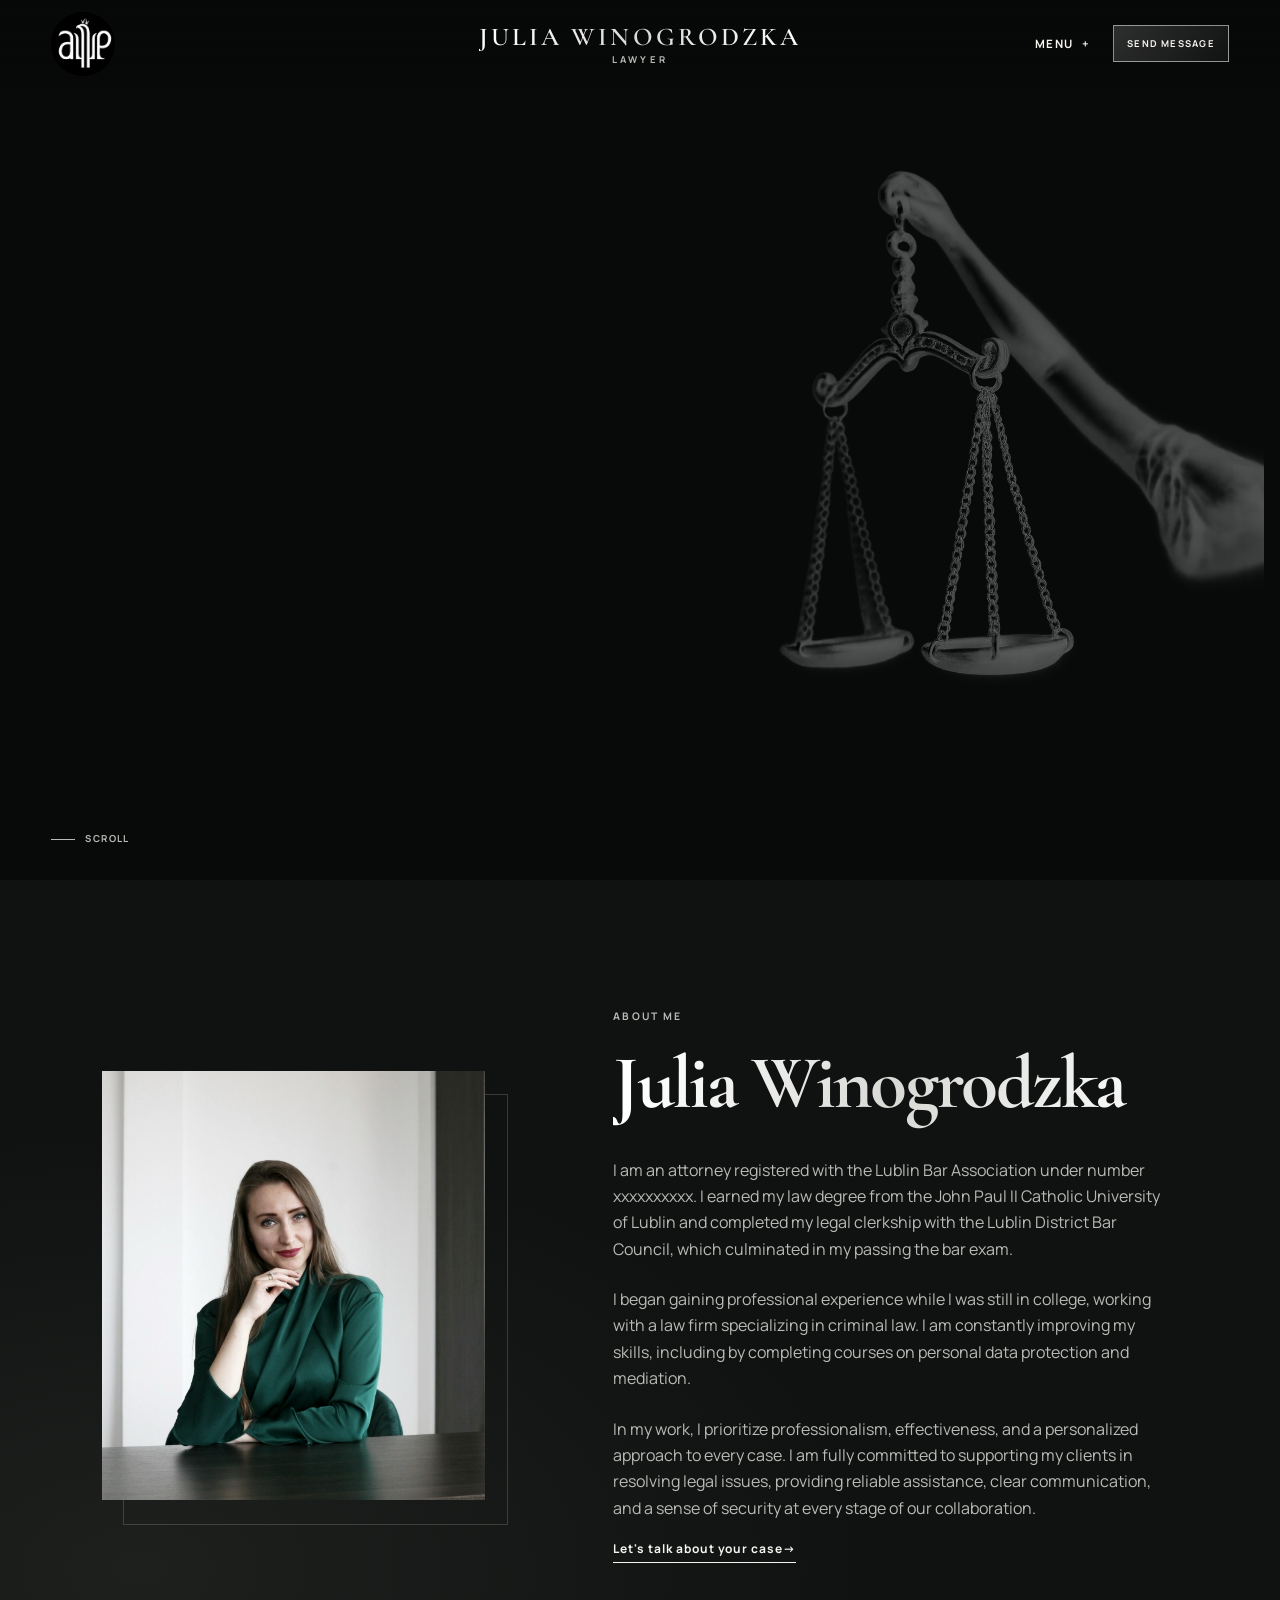
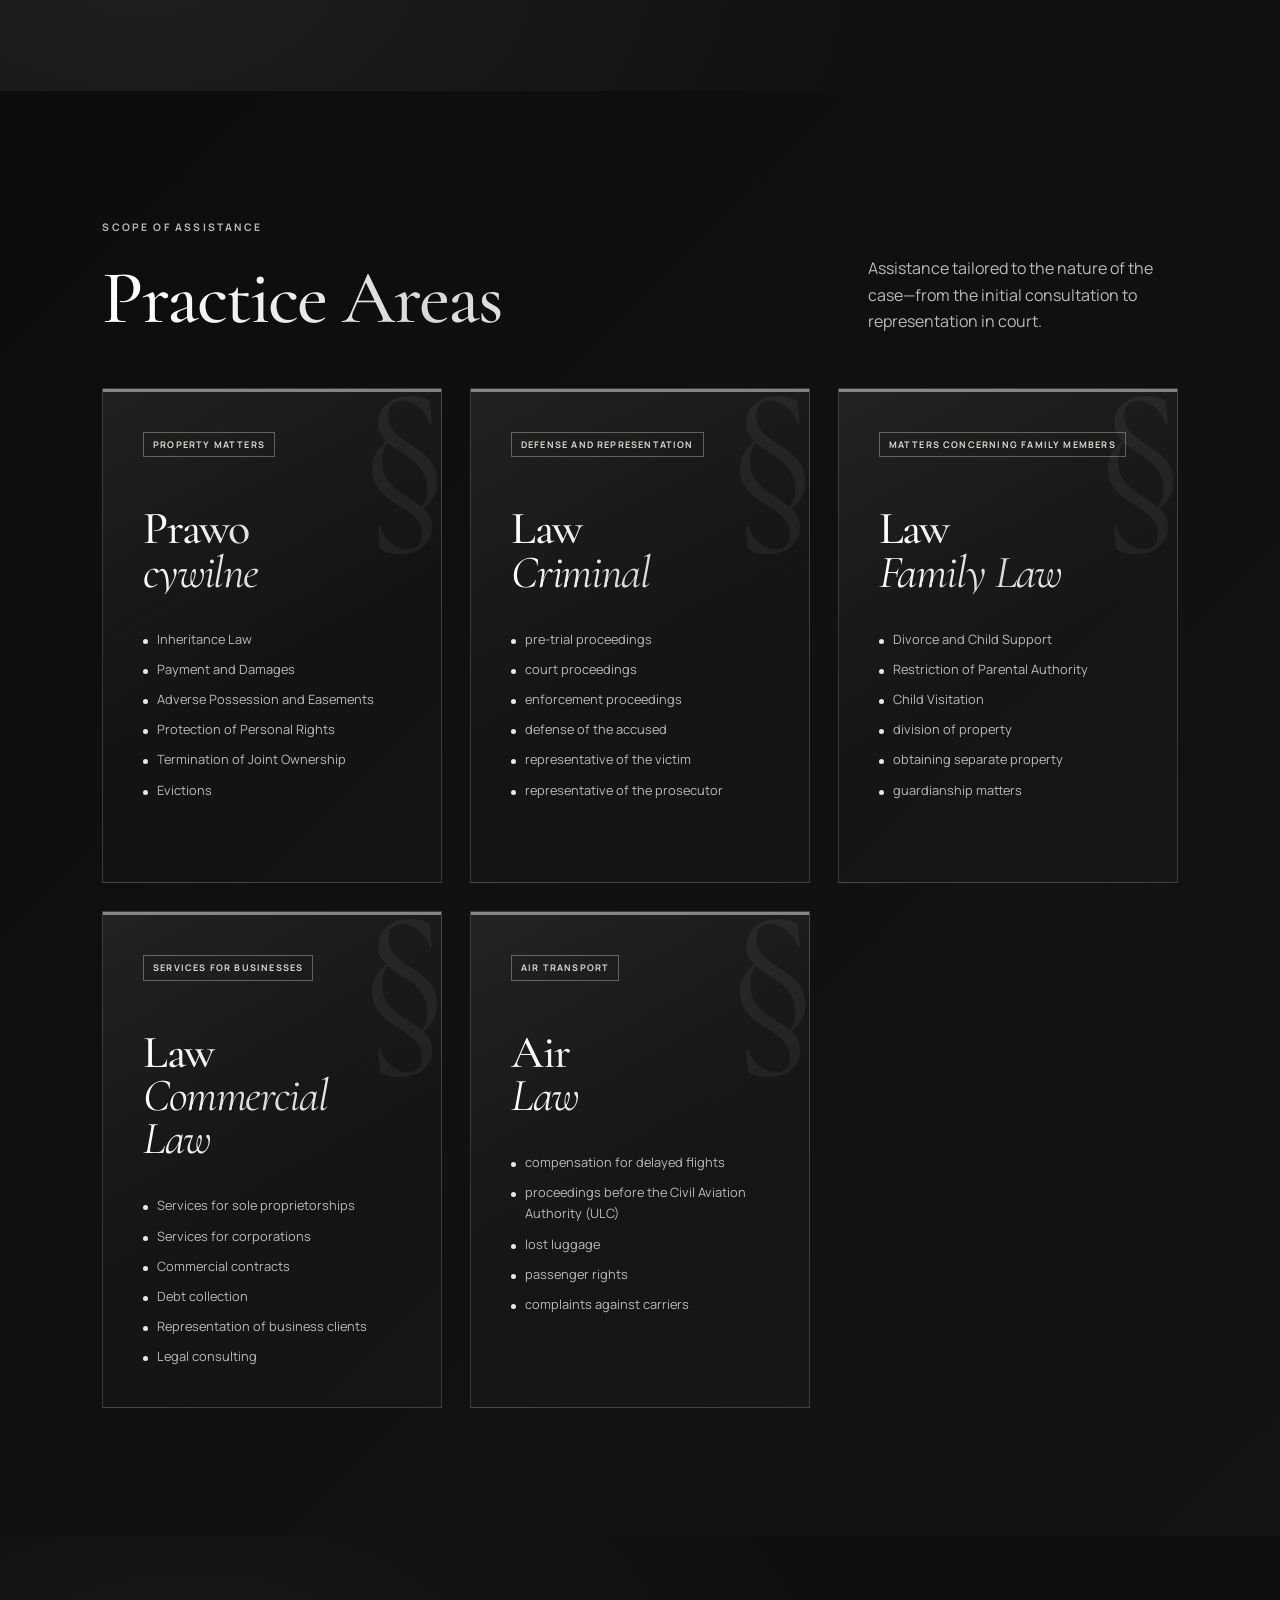
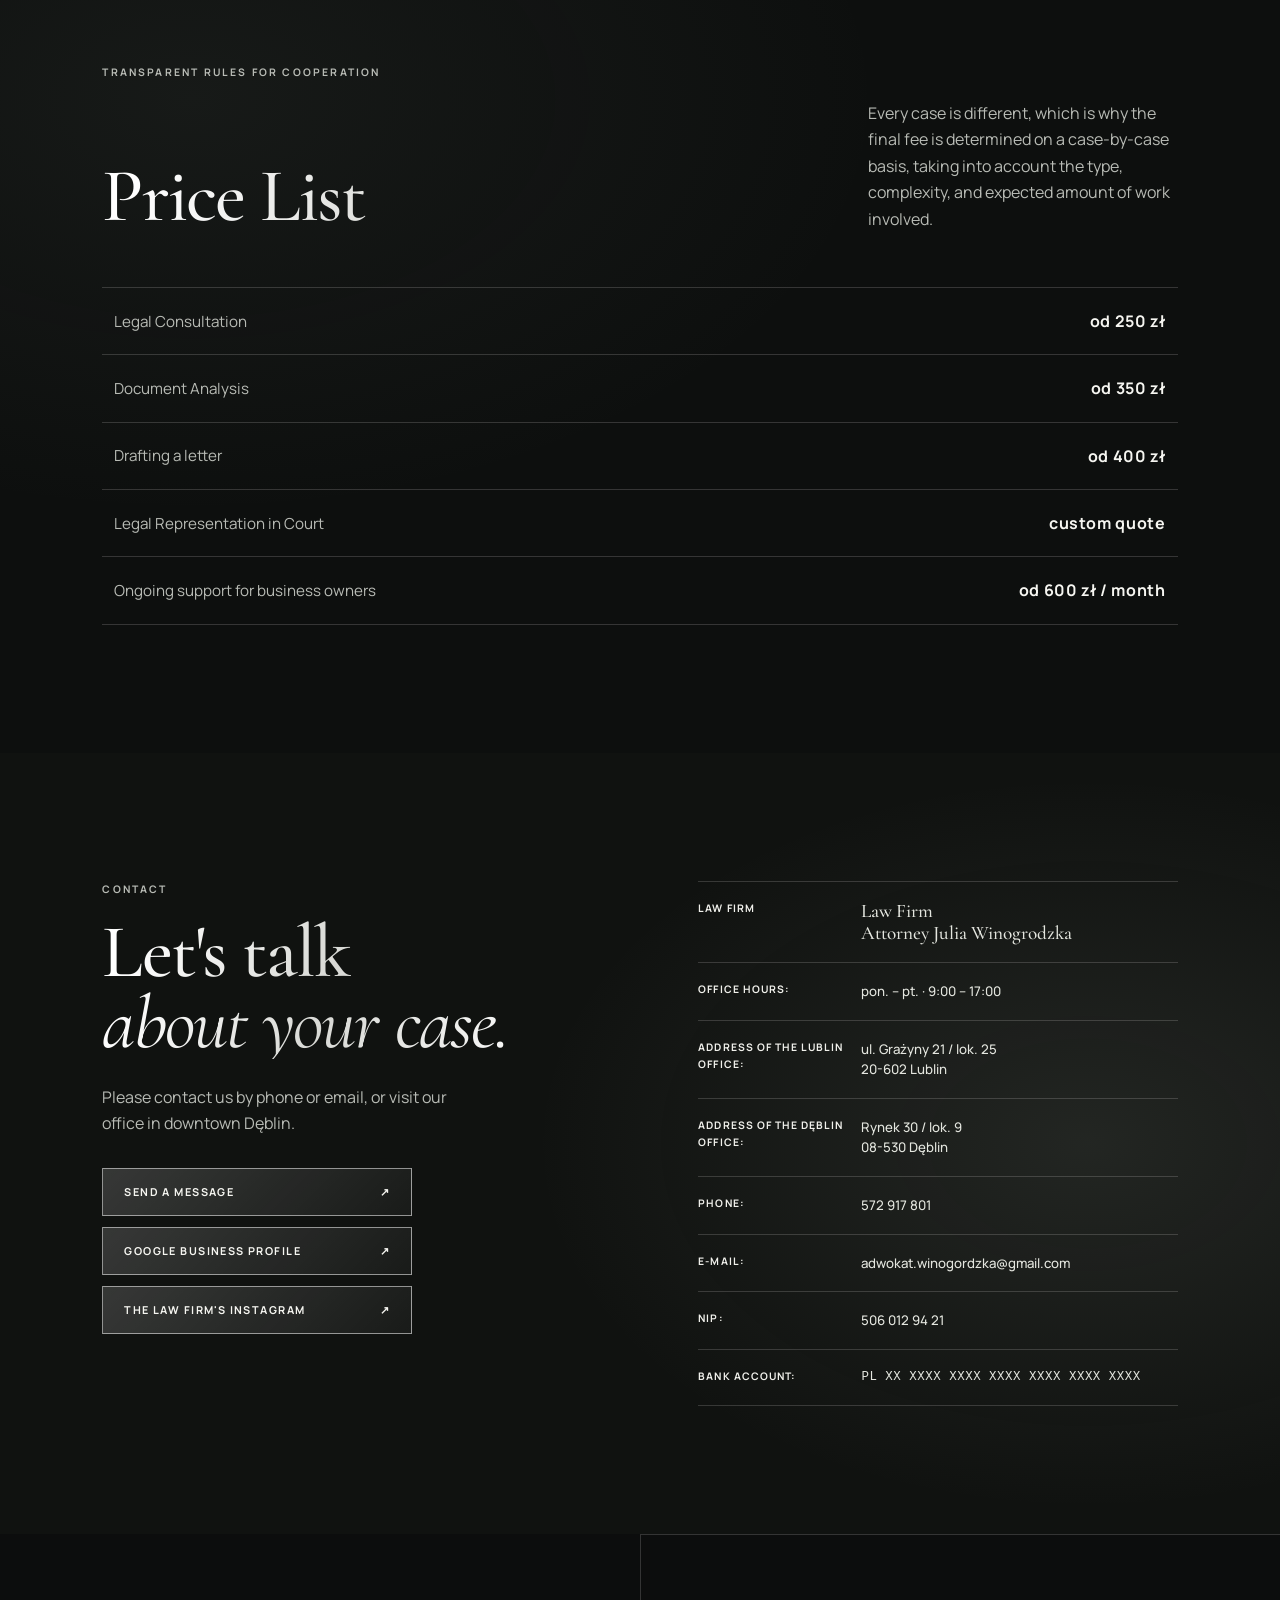
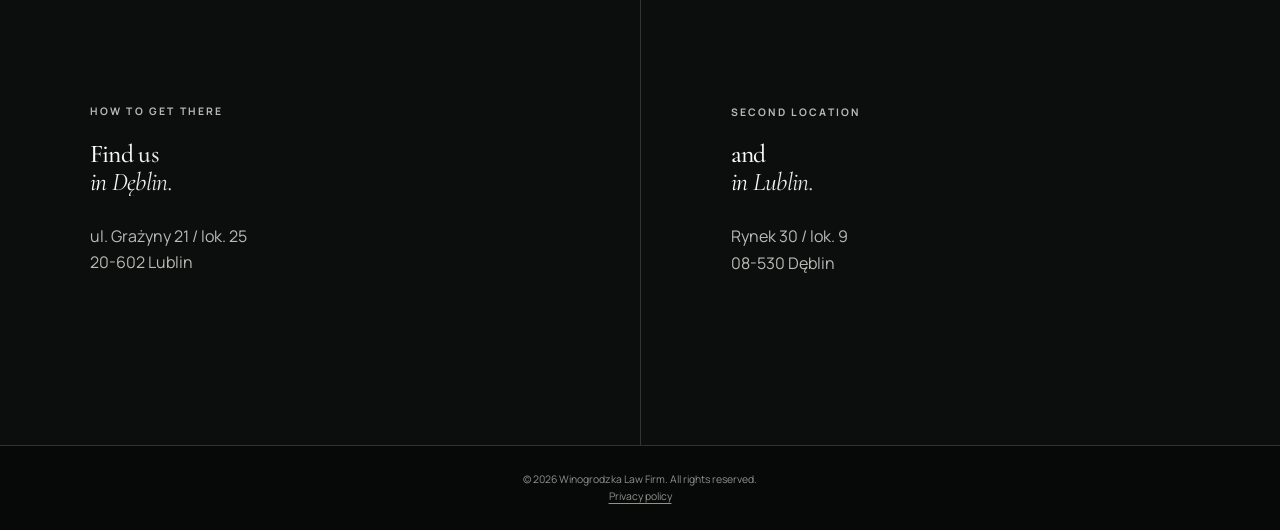
==== index-en.html @ f80a1137 "Update index-en.html" ====
<!DOCTYPE html>
<html lang="pl">
<head>
  <!-- Podstawowe ustawienia dokumentu i poprawne skalowanie na telefonach. -->
  <meta charset="UTF-8">
  <meta name="viewport" content="width=device-width, initial-scale=1.0">
  <meta name="description" content="Kancelaria Adwokacka Adwokat Julia Winogrodzka – prawo cywilne, karne i rodzinne w Dęblinie.">
  <title>Kancelaria Adwokacka | Julia Winogrodzka</title>

  <!-- Ikona widoczna na karcie przeglądarki. -->
  <link rel="icon" type="image/png" href="photos/1_logo_favicon.png">

  <!-- Eleganckie kroje: Cormorant do nagłówków oraz Manrope do treści. -->
  <link rel="preconnect" href="https://fonts.googleapis.com">
  <link rel="preconnect" href="https://fonts.gstatic.com" crossorigin>
  <link href="https://fonts.googleapis.com/css2?family=Cormorant+Garamond:ital,wght@0,400;0,500;0,600;0,700;1,500&family=Manrope:wght@400;500;600;700&display=swap" rel="stylesheet">

  <!-- Główny arkusz stylów strony. -->
  <link rel="stylesheet" href="style.css">
</head>
<body>
  <!-- Stała belka nawigacyjna: zawiera logo, nazwę kancelarii i menu. -->
  <header class="site-header" id="top">
    <a class="brand-mark" href="#start" aria-label="Przejdź na początek strony">
      <img src="photos/1_logo_favicon.png" alt="Logo kancelarii Julii Winogrodzkiej">
    </a>

    <a class="brand-title" href="#start" aria-label="Kancelaria Adwokacka Julia Winogrodzka">
      <span>Julia Winogrodzka</span>
      <small>lawyer</small>
    </a>

    <!-- Przycisk jest widoczny tylko na telefonach i otwiera menu. -->
    <button class="menu-toggle" type="button" aria-label="Otwórz menu" aria-expanded="false" aria-controls="main-menu">
      <span></span><span></span><span></span>
    </button>

    <nav class="main-nav" id="main-menu" aria-label="Główna nawigacja">
      <!-- Rozwijane menu porządkuje przejścia do wszystkich sekcji. -->
      <div class="nav-dropdown">
        <button class="nav-dropdown-toggle" type="button" aria-expanded="false">Menu <span aria-hidden="true">+</span></button>
       <div class="nav-dropdown-panel">

    <a href="#o-mnie">About Me</a>
    <a href="#specjalizacje">Specializations</a>
    <a href="#cennik">Pirce list</a>
    <a href="#kontakt">Contact</a>
    <a href="#dojazd">How to Get There</a>

    <div class="menu-divider"></div>

    <a href="index.html" class="language-switch">
      🇵🇱 Polski
    </a>
    <a href="index-en.html" class="language-switch active">
      🇬🇧 English
    </a>

</div>
      </div>
      <a class="button button-small" href="mailto:adwokat.winogrodzka@gmail.com?subject=Zapytanie%20do%20Kancelarii">Send message</a>
    </nav>
  </header>

  <main>
    <!-- Minimalistyczne otwarcie strony z najważniejszym wezwaniem do kontaktu. -->
    <section class="hero" id="start" aria-labelledby="hero-title">
      <div class="hero-backdrop" aria-hidden="true"></div>
      <div class="hero-content reveal">
        <p class="eyebrow">Law practice · Lublin and Dęblin</p>
        <h1 id="hero-title">The Law, that<br><em>works for You.</em></h1>
        <p class="hero-copy">Reliable legal assistance based on a personalized approach, discretion, and clear communication.</p>
        <div class="hero-actions">
          <a class="button" href="#kontakt">Schedule a consultation <span aria-hidden="true">↗</span></a>
          <a class="text-link" href="tel:+48572917801">+48 572 917 801</a>
        </div>
      </div>
      <a class="scroll-cue" href="#o-mnie" aria-label="Przejdź do sekcji o mnie"><span></span> Scroll</a>
    </section>

    <!-- Sekcja przedstawiająca adwokatkę. Zdjęcie jest ładowane z folderu photos. -->
    <section class="section about" id="o-mnie" aria-labelledby="about-title">
      <div class="about-photo reveal reveal-left">
        <img src="photos/2_adwokat.jpg" alt="Adwokat Julia Winogrodzka przy pracy">
      </div>
      <div class="about-content reveal">
        <p class="eyebrow">About me</p>
        <!-- Imię i nazwisko stanowią główny, pogrubiony nagłówek sekcji. -->
        <h2 class="about-name" id="about-title">Julia Winogrodzka</h2>
        <p>I am an attorney registered with the Lublin Bar Association under number xxxxxxxxxx. I earned my law degree from the John Paul II Catholic University of Lublin and completed my legal clerkship with the Lublin District Bar Council, which culminated in my passing the bar exam.</p>
        <p>I began gaining professional experience while I was still in college, working with a law firm specializing in criminal law. I am constantly improving my skills, including by completing courses on personal data protection and mediation.</p>
        <p>In my work, I prioritize professionalism, effectiveness, and a personalized approach to every case. I am fully committed to supporting my clients in resolving legal issues, providing reliable assistance, clear communication, and a sense of security at every stage of our collaboration.</p>
        <a class="text-link text-link-arrow" href="#kontakt">Let's talk about your case<span aria-hidden="true">→</span></a>
      </div>
    </section>

    <!-- Trzy karty prezentują główne obszary praktyki kancelarii. -->
    <section class="section services" id="specjalizacje" aria-labelledby="services-title">
      <div class="section-intro reveal">
        <p class="eyebrow">Scope of Assistance</p>
        <h2 id="services-title">Practice Areas</h2>
        <p>Assistance tailored to the nature of the case—from the initial consultation to representation in court.</p>
      </div>

      <div class="service-grid">
        <article class="service-card reveal" style="--delay: 0ms;">
          <!-- Duży znak paragrafu buduje charakter karty bez używania numeracji. -->
          <span class="service-mark" aria-hidden="true">§</span>
          <p class="service-type">Property Matters</p>
          <h3>Prawo<br><em>cywilne</em></h3>
          <ul>
            <li>Inheritance Law</li>
            <li>Payment and Damages</li>
            <li>Adverse Possession and Easements</li>
            <li>Protection of Personal Rights</li>
            <li>Termination of Joint Ownership</li>
            <li>Evictions</li>
          </ul>
        </article>
        <article class="service-card reveal" style="--delay: 120ms;">
          <span class="service-mark" aria-hidden="true">§</span>
          <p class="service-type">Defense and Representation</p>
          <h3>Law<br><em>Criminal</em></h3>
          <ul>
            <li>pre-trial proceedings</li>
            <li>court proceedings</li>
            <li>enforcement proceedings</li>
            <li>defense of the accused</li>
            <li>representative of the victim</li>
            <li>representative of the prosecutor</li>
          </ul>
        </article>
        <article class="service-card reveal" style="--delay: 240ms;">
          <span class="service-mark" aria-hidden="true">§</span>
          <p class="service-type">Matters Concerning Family Members</p>
          <h3>Law<br><em>Family Law</em></h3>
          <ul>
            <li>Divorce and Child Support</li>
            <li>Restriction of Parental Authority</li>
            <li>Child Visitation</li>
            <li>division of property</li>
            <li>obtaining separate property</li>
            <li>guardianship matters</li>
          </ul>
        </article>
        <article class="service-card reveal" style="--delay: 360ms;">
    <span class="service-mark" aria-hidden="true">§</span>
    <p class="service-type">Services for Businesses</p>

    <h3>Law<br><em>Commercial Law</em></h3>

    <ul>
        <li>Services for sole proprietorships</li>
        <li>Services for corporations</li>
        <li>Commercial contracts</li>
        <li>Debt collection</li>
        <li>Representation of business clients</li>
        <li>Legal consulting</li>
    </ul>
    </article>
    <article class="service-card reveal" style="--delay: 480ms;">
    <span class="service-mark" aria-hidden="true">§</span>
    <p class="service-type">Air Transport</p>

    <h3>Air<br><em>Law</em></h3>

    <ul>
        <li>compensation for delayed flights</li>
        <li>proceedings before the Civil Aviation Authority (ULC)</li>
        <li>lost luggage</li>
        <li>passenger rights</li>
        <li>complaints against carriers</li>
    </ul>
</article>
        
      </div>
    </section>

    <!-- Cennik -->

    <section class="section pricing" id="cennik" aria-labelledby="pricing-title">

    <div class="section-intro reveal">
        <p class="eyebrow">Transparent Rules for Cooperation</p>

        <h2 id="pricing-title">
            Price List
        </h2>

        <p>
            Every case is different, which is why the final fee
            is determined on a case-by-case basis, taking into account the type,
            complexity, and expected amount of work involved.
        </p>
    </div>

    <div class="pricing-list">

        <div class="price-row reveal" style="--delay:0ms;">
            <span>Legal Consultation</span>
            <strong>od 250 zł</strong>
        </div>

        <div class="price-row reveal" style="--delay:120ms;">
            <span>Document Analysis</span>
            <strong>od 350 zł</strong>
        </div>

        <div class="price-row reveal" style="--delay:240ms;">
            <span>Drafting a letter</span>
            <strong>od 400 zł</strong>
        </div>

        <div class="price-row reveal" style="--delay:360ms;">
            <span>Legal Representation in Court</span>
            <strong>custom quote</strong>
        </div>

        <div class="price-row reveal" style="--delay:480ms;">
            <span>Ongoing support for business owners</span>
            <strong>od 600 zł / month</strong>
        </div>

    </div>

</section>

    <!-- Kontakt: dane, skróty do kanałów zewnętrznych i główny przycisk e-mail. -->
    <section class="section contact" id="kontakt" aria-labelledby="contact-title">
      <div class="contact-heading reveal">
        <p class="eyebrow">Contact</p>
        <h2 id="contact-title">Let's talk<br><em>about your case.</em></h2>
        <p>Please contact us by phone or email, or visit our office in downtown Dęblin.</p>
        <!-- Trzy identyczne przyciski prowadzą do najważniejszych kanałów kontaktu. -->
        <div class="contact-actions" aria-label="Kanały kontaktu kancelarii">
          <a class="button" href="mailto:adwokat.winogrodzka@gmail.com?subject=Zapytanie%20do%20Kancelarii">Send a message<span aria-hidden="true">↗</span></a>
          <a class="button" href="https://share.google/v4QbQTAJqQ4lbe7Ya" target="_blank" rel="noopener noreferrer">Google Business Profile<span aria-hidden="true">↗</span></a>
          <a class="button" href="https://www.instagram.com/adwokat.winogrodzka" target="_blank" rel="noopener noreferrer">The Law Firm's Instagram<span aria-hidden="true">↗</span></a>
        </div>
      </div>

      <address class="contact-details reveal" style="--delay: 140ms;">
        <div class="contact-item contact-name"><span>Law Firm</span><strong>Law Firm<br>Attorney Julia Winogrodzka</strong></div>
        <div class="contact-item"><span>Office Hours:</span><strong>pon. – pt. · 9:00 – 17:00</strong></div>
        <!-- Tekstowe etykiety są czytelne niezależnie od systemu i wielkości emoji. -->
        <div class="contact-item"><span>Address of the Lublin office:</span><a href="https://maps.google.com/?q=ul.+Grażyny+21+lok.+25,+20-602+Lublin" target="_blank" rel="noopener noreferrer">ul. Grażyny 21 / lok. 25<br>20-602 Lublin</a></div>
        <div class="contact-item"><span>Address of the Dęblin office:</span><a href="https://maps.google.com/?q=Rynek+30+lok.+9,+08-530+Dęblin" target="_blank" rel="noopener noreferrer">Rynek 30 / lok. 9<br>08-530 Dęblin</a></div>
        <div class="contact-item"><span>Phone:</span><a href="tel:+48572917801">572 917 801</a></div>
        <div class="contact-item"><span>E-mail:</span><a href="mailto:adwokat.winogordzka@gmail.com">adwokat.winogordzka@gmail.com</a></div>
        <div class="contact-item"><span>NIP:</span><strong>506 012 94 21</strong></div>
        <!-- Wstaw właściwy numer rachunku przed opublikowaniem strony. -->
        <div class="contact-item bank-account"><span>Bank account:</span><strong>PL XX XXXX XXXX XXXX XXXX XXXX XXXX</strong></div>
      </address>
    </section>

    <!-- Dwie niezależne karty dojazdu, każda z własną mapą Google. -->
    <section class="map-section" id="dojazd" aria-label="Jak dojechać do kancelarii">
      <article class="location-card">
        <div class="map-caption reveal">
          <p class="eyebrow">How to get there</p>
          <h2>Find us<br><em>in Dęblin.</em></h2>
          <p>ul. Grażyny 21 / lok. 25<br>20-602 Lublin</p>
        </div>
        <iframe class="map-frame" title="Mapa dojazdu do Kancelarii Adwokackiej Julii Winogrodzkiej w Lublinie" src="https://www.google.com/maps?q=ul.%20Gra%C5%BCyny%2021%20lok.%2025%2C%2020-602%20Lublin&output=embed" loading="lazy" referrerpolicy="no-referrer-when-downgrade"></iframe>
      </article>
       <article class="location-card">
        <div class="map-caption reveal">
          <p class="eyebrow">Second Location</p>
          <h2>and<br><em>in Lublin.</em></h2>
          <p>Rynek 30 / lok. 9<br>08-530 Dęblin</p>
        </div>
        <iframe class="map-frame" title="Mapa dojazdu do Kancelarii Adwokackiej Julii Winogrodzkiej w Dęblinie" src="https://www.google.com/maps?q=Rynek%2030%20lok.%209%2C%2008-530%20D%C4%99blin&output=embed" loading="lazy" referrerpolicy="no-referrer-when-downgrade"></iframe>
      </article>
    </section>
  </main>

   <!-- Dolna belka z prawami autorskimi i skrótem do początku strony. -->
<footer class="site-footer">
  <p>
    © 2026 Winogrodzka Law Firm. All rights reserved.
    <br>
    <a href="privacy-policy.html" class="footer-privacy-link"> Privacy policy</a>
  </p>
</footer>
  
  <!-- Skrypty obsługują menu, animacje przewijania oraz aktywny nagłówek. -->
  <script src="script.js"></script>
</body>
</html>
---- style.css ----
/* ========================================================================== */
/*  1. Zmienne kolorystyczne i ustawienia bazowe całej strony                */
/* ========================================================================== */
:root {
  --black: #080909;
  --charcoal: #101211;
  --ink: #171918;
  --line: rgba(245, 244, 239, 0.17);
  --muted: #b8bbb5;
  --white: #f6f6f1;
  --white-gradient: linear-gradient(105deg, #ffffff 5%, #d8d9d5 50%, #ffffff 100%);
  --serif: "Cormorant Garamond", Georgia, serif;
  --sans: "Manrope", Arial, sans-serif;
}

* { box-sizing: border-box; }
html { scroll-behavior: smooth; scroll-padding-top: 92px; }
body { margin: 0; overflow-x: hidden; background: var(--black); color: var(--white); font-family: var(--sans); font-size: 16px; line-height: 1.65; }
a { color: inherit; text-decoration: none; }
button { color: inherit; font: inherit; }

/* Wspólne formatowanie nagłówków z gradientem od bieli do szarości. */
h1, h2, h3 { margin: 0; font-family: var(--serif); font-weight: 500; line-height: .94; letter-spacing: -.025em; }
h1, h2, h3, .brand-title span { background: var(--white-gradient); -webkit-background-clip: text; background-clip: text; color: transparent; }
h1 { font-size: clamp(3.7rem, 8.2vw, 8rem); }
h2 { font-size: clamp(3.2rem, 5.9vw, 5.7rem); }
h3 { font-size: clamp(2.7rem, 4vw, 4.4rem); }
h1 em, h2 em, h3 em { font-weight: 400; }
p { margin: 0; }

/* ========================================================================== */
/*  2. Stała górna belka i rozwijana nawigacja                                */
/* ========================================================================== */
.site-header { position: fixed; z-index: 20; top: 0; left: 0; display: grid; grid-template-columns: 1fr auto 1fr; align-items: center; width: 100%; min-height: 88px; padding: 10px clamp(1.25rem, 4vw, 4.7rem); border-bottom: 1px solid transparent; background: linear-gradient(180deg, rgba(7, 8, 8, .94), rgba(7, 8, 8, .42)); transition: min-height .35s ease, background .35s ease, border-color .35s ease, backdrop-filter .35s ease; }
.site-header.is-scrolled { min-height: 72px; border-color: var(--line); background: rgba(8, 9, 9, .9); backdrop-filter: blur(16px); }
.brand-mark { display: block; width: 64px; height: 64px; overflow: hidden; border-radius: 50%; }
.brand-mark img { display: block; width: 100%; height: 100%; object-fit: contain; }
.brand-title { justify-self: center; display: grid; text-align: center; text-transform: uppercase; line-height: 1.14; }
.brand-title span { font-family: var(--serif); font-size: clamp(1.4rem, 2vw, 1.85rem); font-weight: 600; letter-spacing: .12em; }
.brand-title small { margin-top: 4px; color: var(--muted); font-size: .59rem; font-weight: 700; letter-spacing: .32em; }
.main-nav { justify-self: end; display: flex; align-items: center; gap: 15px; }
.nav-dropdown { position: relative; }
.nav-dropdown-toggle { display: inline-flex; gap: 9px; align-items: center; padding: 8px; border: 0; background: transparent; cursor: pointer; color: var(--white); font-size: .72rem; font-weight: 700; letter-spacing: .1em; text-transform: uppercase; }
.nav-dropdown-toggle span { transition: transform .25s ease; }
.nav-dropdown-toggle[aria-expanded="true"] span { transform: rotate(45deg); }
.nav-dropdown-panel { position: absolute; right: 0; top: calc(100% + 10px); display: grid; width: 194px; padding: 8px; border: 1px solid var(--line); background: rgba(19, 21, 20, .98); box-shadow: 0 20px 40px rgba(0, 0, 0, .32); opacity: 0; pointer-events: none; transform: translateY(-7px); transition: .25s ease; }
.nav-dropdown-panel.is-open { opacity: 1; pointer-events: auto; transform: translateY(0); }
.nav-dropdown-panel a { padding: 10px 12px; color: var(--muted); font-size: .78rem; transition: color .2s, background .2s; }
.nav-dropdown-panel a:hover, .nav-dropdown-panel a:focus-visible { background: rgba(255,255,255,.06); color: var(--white); }
.menu-toggle { display: none; }

/* Wspólny styl przycisków i tekstowych odsyłaczy. */
.button { display: inline-flex; gap: 20px; align-items: center; justify-content: center; padding: 14px 21px; border: 1px solid rgba(255,255,255,.52); background: linear-gradient(135deg, rgba(255,255,255,.16), rgba(255,255,255,.04)); color: var(--white); font-size: .68rem; font-weight: 700; letter-spacing: .13em; text-transform: uppercase; transition: transform .25s ease, background .25s ease, border-color .25s ease; }
.button:hover, .button:focus-visible { transform: translateY(-3px); border-color: var(--white); background: rgba(255,255,255,.16); }
.button-small { padding: 10px 13px; font-size: .59rem; white-space: nowrap; }
.text-link { display: inline-block; border-bottom: 1px solid currentColor; color: var(--white); font-size: .75rem; font-weight: 700; letter-spacing: .08em; padding-bottom: 3px; transition: color .2s ease; }
.text-link:hover { color: #c9ccc7; }
.text-link-arrow { margin-top: 18px; }

/* ========================================================================== */
/*  3. Sekcja otwierająca                                                     */
/* ========================================================================== */
.hero { position: relative; display: flex; align-items: center; min-height: min(880px, 100vh); padding: 130px clamp(1.25rem, 12vw, 12.5rem) 105px; isolation: isolate; overflow: hidden; }
.hero::before {
    background:
        linear-gradient(
            90deg,
            rgba(9,10,10,.94) 0%,
            rgba(9,10,10,.60) 40%,
            rgba(9,10,10,.15) 70%,
            rgba(9,10,10,0) 100%
        );
}
/* Znak Adwokatury Polskiej jest tłem pierwszego ekranu i zachowuje proporcje na małych ekranach. */
.hero-backdrop {
    position: absolute;
    z-index: -2;
    inset: 0;
    background: url("photos/4_tło.png") calc(100% - 40px) center / 800px no-repeat;
    opacity: .36;
    filter: grayscale(1) invert(1) contrast(1.1);
    transform: scale(1.04);
    animation: breathing-bg 12s ease-in-out infinite alternate;
}
.hero-content { max-width: 790px; }
.eyebrow { margin-bottom: 19px; color: var(--muted); font-size: .65rem; font-weight: 700; letter-spacing: .21em; text-transform: uppercase; }
.hero-copy { max-width: 530px; margin-top: 29px; color: #d2d4cf; font-size: clamp(.93rem, 1.2vw, 1.05rem); }
.hero-actions { display: flex; flex-wrap: wrap; align-items: center; gap: 25px; margin-top: 35px; }
.scroll-cue { position: absolute; bottom: 33px; left: clamp(1.25rem, 4vw, 4.7rem); display: flex; gap: 10px; align-items: center; color: var(--muted); font-size: .6rem; font-weight: 700; letter-spacing: .15em; text-transform: uppercase; }
.scroll-cue span { width: 24px; height: 1px; background: currentColor; animation: scroll-line 1.6s ease-in-out infinite; }
@keyframes breathing-bg { to { transform: scale(1.12); } }
@keyframes scroll-line { 50% { transform: translateX(8px); opacity: .3; } }

/* ========================================================================== */
/*  4. O mnie oraz karty specjalizacji                                        */
/* ========================================================================== */
.section { padding: clamp(5.7rem, 10vw, 10rem) clamp(1.25rem, 8vw, 9rem); }
.about { display: grid; grid-template-columns: minmax(260px, .78fr) minmax(320px, 1.15fr); gap: clamp(3rem, 10vw, 11rem); align-items: center; background: radial-gradient(ellipse at 11% 85%, rgba(117,126,113,.13), transparent 45%), var(--charcoal); }
.about-photo { position: relative; max-width: 475px; }
.about-photo::after { position: absolute; top: 23px; right: -23px; z-index: -1; width: 100%; height: 100%; border: 1px solid var(--line); content: ""; }
.about-photo img { display: block; width: 100%; aspect-ratio: 1 / 1.12; object-fit: cover; filter: saturate(.72) contrast(1.06); }
.about-content { max-width: 655px; }
.about-name { padding-bottom: .13em; font-weight: 700; line-height: 1.04; letter-spacing: -.035em; }
.about-content p:not(.eyebrow) { margin-top: 24px; color: var(--muted); }
.services { background: linear-gradient(135deg, #0c0e0d, #121513); }
.section-intro { display: grid; grid-template-columns: 1fr minmax(200px, 310px); column-gap: 6rem; align-items: end; max-width: 1140px; margin: 0 auto 54px; }
.section-intro .eyebrow { grid-column: 1 / -1; }
.section-intro p:not(.eyebrow) { color: var(--muted); }
/* Wyraziste, niezależne karty: nie są ograniczone wspólnymi ramkami ani numeracją. */
.service-grid { display: grid; grid-template-columns: repeat(3, minmax(0, 1fr)); gap: clamp(16px, 2.2vw, 30px); max-width: 1350px; margin: auto; }
.service-card { position: relative; min-height: 495px; padding: clamp(1.7rem, 3.1vw, 3.35rem); overflow: hidden; border: 1px solid var(--line); background: linear-gradient(150deg, rgba(255,255,255,.08), rgba(255,255,255,.015) 55%); box-shadow: inset 0 1px rgba(255,255,255,.05); transition: border-color .35s ease, background .35s ease, transform .35s ease, box-shadow .35s ease; }
.service-card::before { position: absolute; inset: 0; border-top: 3px solid rgba(245,245,239,.68); content: ""; opacity: .7; }
.service-card:hover { border-color: rgba(255,255,255,.6); background: linear-gradient(150deg, rgba(255,255,255,.15), rgba(255,255,255,.03) 62%); box-shadow: 0 18px 45px rgba(0,0,0,.25), inset 0 1px rgba(255,255,255,.18); transform: translateY(-8px); }
.service-mark { position: absolute; z-index: 0; right: -8px; top: -44px; color: rgba(255,255,255,.055); font-family: var(--serif); font-size: 13rem; line-height: 1; user-select: none; }
.service-type { position: relative; z-index: 1; display: inline-block; margin: 0; padding: 6px 9px; border: 1px solid rgba(255,255,255,.3); color: #d6d8d2; font-size: .57rem; font-weight: 700; letter-spacing: .13em; line-height: 1.25; text-transform: uppercase; }
.service-card h3 { position: relative; z-index: 1; margin-top: 50px; font-size: clamp(2.65rem, 3.6vw, 4rem); }
.service-card ul { position: relative; z-index: 1; display: grid; gap: 9px; margin: 35px 0 0; padding: 0; color: var(--muted); font-size: .8rem; list-style: none; }
.service-card li { display: flex; align-items: baseline; gap: 9px; }
.service-card li::before { width: 5px; height: 5px; flex: 0 0 5px; border-radius: 50%; background: #e8e9e3; content: ""; }

/* ========================================================================== */
/*  5. Dane kontaktowe i mapa                                                  */
/* ========================================================================== */
.contact { display: grid; grid-template-columns: minmax(300px, .95fr) minmax(350px, 1fr); gap: clamp(4rem, 11vw, 12rem); background: radial-gradient(ellipse 60% 65% at 85% 50%, rgba(161, 169, 158, .13), transparent 72%), #101210; }
.contact-heading > p:not(.eyebrow) { max-width: 380px; margin: 25px 0 31px; color: var(--muted); }
/* Pionowy układ utrzymuje taką samą szerokość i estetykę wszystkich przycisków. */
.contact-actions { display: grid; gap: 11px; width: min(100%, 310px); }
.contact-actions .button { justify-content: space-between; width: 100%; }
.contact-details { margin: 0; border-top: 1px solid var(--line); }
.contact-item { display: grid; grid-template-columns: 145px 1fr; gap: 18px; padding: 18px 0; border-bottom: 1px solid var(--line); color: var(--muted); font-size: .83rem; font-style: normal; }
.contact-item > span { color: #f0f0eb; font-size: .65rem; font-weight: 700; letter-spacing: .1em; text-transform: uppercase; }
.contact-item :is(strong, a) { color: #e4e6df; font-family: var(--sans); font-size: .83rem; font-weight: 500; line-height: 1.55; }
.contact-item a { transition: color .2s; }
.contact-item a:hover { color: var(--muted); }
.contact-name strong { font-family: var(--serif); font-size: 1.2rem; line-height: 1.15; }
.bank-account strong { font-family: monospace; font-size: .78rem; letter-spacing: .04em; }
.map-section { background: #0c0d0d; }

/* Mapa desktop jedna obok drugiej */
@media (min-width: 791px) {
    .map-section{
        display:grid;
        grid-template-columns:1fr 1fr;
    }
    .location-card {
    display: grid;
    grid-template-columns: minmax(380px, .95fr) 1.05fr;
    }
    }
    .location-card + .location-card{
        border-top:none;
        border-left:1px solid var(--line);
    }
    .map-caption{
        padding:55px;
    }
  .map-caption h2{
    font-size: clamp(1.6rem, 2vw, 2.4rem);
    line-height: 1.1;
}
}

.location-card { display: grid; grid-template-columns: minmax(280px, .78fr) 1.22fr; min-height: 510px; }
.location-card + .location-card { border-top: 1px solid var(--line); }
.map-caption { align-self: center; padding: clamp(3.5rem, 7vw, 7.5rem); }
.map-caption p:not(.eyebrow) { margin-top: 27px; color: var(--muted); }
.map-frame { width: 100%; min-height: 510px; border: 0; filter: grayscale(1) contrast(1.08) brightness(.75); }

/* ========================================================================== */
/*  6. Dolna belka oraz animacje ujawniania podczas przewijania               */
/* ========================================================================== */
.site-footer { display: flex; justify-content: center; align-items: center; min-height: 78px; padding: 25px clamp(1.25rem, 4vw, 4.7rem); border-top: 1px solid var(--line); background: #070808; color: #8e938b; font-size: .65rem; text-align: center; }
.reveal { opacity: 0; transform: translateY(30px); transition: opacity .8s ease var(--delay, 0ms), transform .8s cubic-bezier(.2,.65,.3,1) var(--delay, 0ms); }
.reveal.reveal-left { transform: translateX(-35px); }
.reveal.is-visible { opacity: 1; transform: translate(0); }

/* Wysoki kontrast klawiatury dla elementów interaktywnych. */
:focus-visible { outline: 2px solid #fff; outline-offset: 4px; }

/* ==========================================================
   CENNIK
========================================================== */

.pricing{
    background:
        radial-gradient(
            ellipse at 15% 20%,
            rgba(140,150,140,.08),
            transparent 45%
        ),
        #0d0f0e;
}

.pricing-list{
    max-width:1100px;
    margin:55px auto 0;
    border-top:1px solid var(--line);
}

.price-row{

    display:flex;
    justify-content:space-between;
    align-items:center;
    gap:30px;
    padding:20px 12px;
    border-bottom:1px solid var(--line);
    transition:
        opacity .8s ease var(--delay,0ms),
        transform .8s cubic-bezier(.2,.65,.3,1) var(--delay,0ms),
        background .35s ease,
        padding .35s ease,
        border-color .35s ease;

}

.price-row:hover{

    background:rgba(255,255,255,.035);
    border-color:rgba(255,255,255,.45);
    padding-left:22px;
    padding-right:22px;

}

.price-row span{

    color:var(--muted);
    font-size:.95rem;

}

.price-row strong{

    font-size:1rem;
    font-weight:700;
    color:var(--white);
    letter-spacing:.04em;
    transition:transform .3s ease;

}

.price-row:hover strong{
    transform:translateX(6px);

}


/* ========================================================================== */
/*  7. Układ mobilny — menu rozwija się pod belką, karty ustawiają się pionowo */
/* ========================================================================== */
@media (max-width: 790px) {
  .site-header { grid-template-columns: 1fr auto 1fr; min-height: 71px; padding: 8px 18px; }
  .brand-mark { width: 48px; height: 48px; }
  .brand-title span { font-size: 1.1rem; letter-spacing: .08em; }
  .brand-title small { font-size: .52rem; letter-spacing: .24em; }
  .menu-toggle { justify-self: end; display: grid; gap: 4px; width: 35px; padding: 8px 0 8px 9px; border: 0; background: transparent; cursor: pointer; }
  .menu-toggle span { display: block; width: 25px; height: 1px; margin-left: auto; background: var(--white); transition: transform .25s ease, opacity .25s ease; }
  .menu-toggle.is-open span:nth-child(1) { transform: translateY(5px) rotate(45deg); }
  .menu-toggle.is-open span:nth-child(2) { opacity: 0; }
  .menu-toggle.is-open span:nth-child(3) { transform: translateY(-5px) rotate(-45deg); }
  .main-nav { position: absolute; top: 100%; left: 0; display: grid; width: 100%; padding: 12px 18px 18px; border-bottom: 1px solid var(--line); background: rgba(9,10,10,.98); opacity: 0; pointer-events: none; transform: translateY(-8px); transition: .25s ease; }
  .main-nav.is-open { opacity: 1; pointer-events: auto; transform: translateY(0); }
  .main-nav .button { width: 100%; }
  /* Po kliknięciu hamburgera linki są widoczne od razu — bez drugiego etapu „Menu”. */
  .nav-dropdown-toggle { display: none; }
  .nav-dropdown-panel, .nav-dropdown-panel.is-open { position: static; display: grid; width: 100%; margin-top: 0; box-shadow: none; opacity: 1; pointer-events: auto; transform: none; }
  .hero { min-height: 720px; padding: 105px 24px 100px; }
  .hero::before { background: linear-gradient(110deg, rgba(9,10,10,.96), rgba(9,10,10,.68)); }

  /* Ukryte menu nie może pozostawiać aktywnych, niewidocznych linków nad treścią strony. */
  .main-nav:not(.is-open), .main-nav:not(.is-open) * { pointer-events: none; }
  .main-nav.is-open .nav-dropdown-panel { pointer-events: auto; }
  
  /* Na telefonie znak pozostaje proporcjonalny, ale jest wyraźniejszy i mniejszy niż wcześniej. */
  .hero-backdrop{
        background: url("photos/4_tło.png") 78% 52% / 110vw no-repeat;
        opacity: .36;
        filter: grayscale(1) invert(1) contrast(1.1);
    }

  .scroll-cue { left: 24px; }
  .about, .contact, .location-card { grid-template-columns: 1fr; }
  .about { gap: 62px; }
  .about-photo { width: calc(100% - 20px); }
  .section-intro { display: block; margin-bottom: 42px; }
  .section-intro h2 { margin-bottom: 25px; }
  .service-grid { grid-template-columns: 1fr; }
  .service-card, .service-card:first-child { min-height: auto; padding: 30px 24px 36px; }
  .service-card h3 { margin-top: 34px; }
  .service-card ul { margin-top: 20px; }
  .contact { gap: 52px; }
  .contact-item { grid-template-columns: 105px 1fr; font-size: .76rem; }
  .map-section { min-height: unset; }
  .map-caption { padding: 65px 24px 50px; }
  .map-frame { min-height: 390px; }
  .site-footer { padding: 20px 24px; }
  
/* Polityka prywatności na smartfony */
 
  .policy-page{padding:120px 24px 70px;}
  .policy-section{grid-template-columns:1fr; gap:8px; padding:35px 0;}
  .policy-number{font-size:1.6rem;}
  .policy-section h2{font-size:1.6rem;}
  .policy-lead{font-size:1rem;}
  .back-button{width:100%; justify-content:center;}
  
  /* Cennikowo */
  .pricing-list{ margin-top:35px;}
    .price-row{
        display:flex;
        flex-direction:column;
        align-items:center;
        justify-content:center;
        text-align:center;
        gap:12px;
        padding:20px 0;
    }

    .price-row span{
        margin:0;
        line-height:1.3;
    }

    .price-row strong{
        margin:0;
        line-height:1.2;
        font-size:1rem;
    }
}

/* Użytkownikom ograniczającym animacje pokazujemy całą treść natychmiast. */
@media (prefers-reduced-motion: reduce) {
  html { scroll-behavior: auto; }
  *, *::before, *::after { animation-duration: .01ms !important; animation-iteration-count: 1 !important; transition-duration: .01ms !important; }
  .reveal, .reveal.reveal-left { opacity: 1; transform: none; }
}


/* ===========================
   Zmiana języka
=========================== */

.menu-divider{

    margin:10px 8px;
    border-top:1px solid var(--line);

}

.language-switch{

    display:flex;
    align-items:center;
    gap:10px;
    padding:10px 12px;
    color:var(--muted);
    font-size:.78rem;
    transition:
        color .25s ease,
        background .25s ease;

}

.language-switch:hover{

    color:var(--white);
    background:rgba(255,255,255,.05);

}

.language-switch.active{

    color:var(--white);
    font-weight:700;

}

/* ==========================================================
   POLITYKA PRYWATNOŚCI
========================================================== */

.policy-header{
justify-content:center;
}

.policy-header .brand-title{
grid-column:2;
}

.policy-page{
max-width:1100px;
margin:auto;
padding:150px 40px 100px;
}

.policy-intro{
margin-bottom:90px;
}

.policy-lead{
max-width:760px;
margin-top:25px;
font-size:1.05rem;
line-height:1.9;
color:var(--muted);
}

.policy-section{
display:grid;
grid-template-columns:90px 1fr;
gap:40px;
padding:45px 0;
border-top:1px solid var(--line);
}

.policy-section:last-of-type{
border-bottom:1px solid var(--line);
}

.policy-number{
font-family:var(--serif);
font-size:2.3rem;
color:rgba(255,255,255,.20);
}

.policy-section h2{
margin:0 0 18px;
font-size:2rem;
line-height:1.1;
}

.policy-section p{
color:var(--muted);
line-height:1.9;
}

.policy-section ul{
margin:0;
padding-left:20px;
display:grid;
gap:10px;
}

.policy-section li{
color:var(--muted);
line-height:1.8;
}

.policy-update{
margin-top:60px;
text-align:center;
color:var(--muted);
font-size:.9rem;
letter-spacing:.05em;
}

.back-button{
margin-top:45px;
}


/* Link "Polityka prywatności" w stopce */
.footer-privacy-link{
    text-decoration: underline;
    text-decoration-thickness: 1px;
    text-underline-offset: 3px;
    transition: color .25s ease;
}
.footer-privacy-link:hover{
    color: var(--white);
}
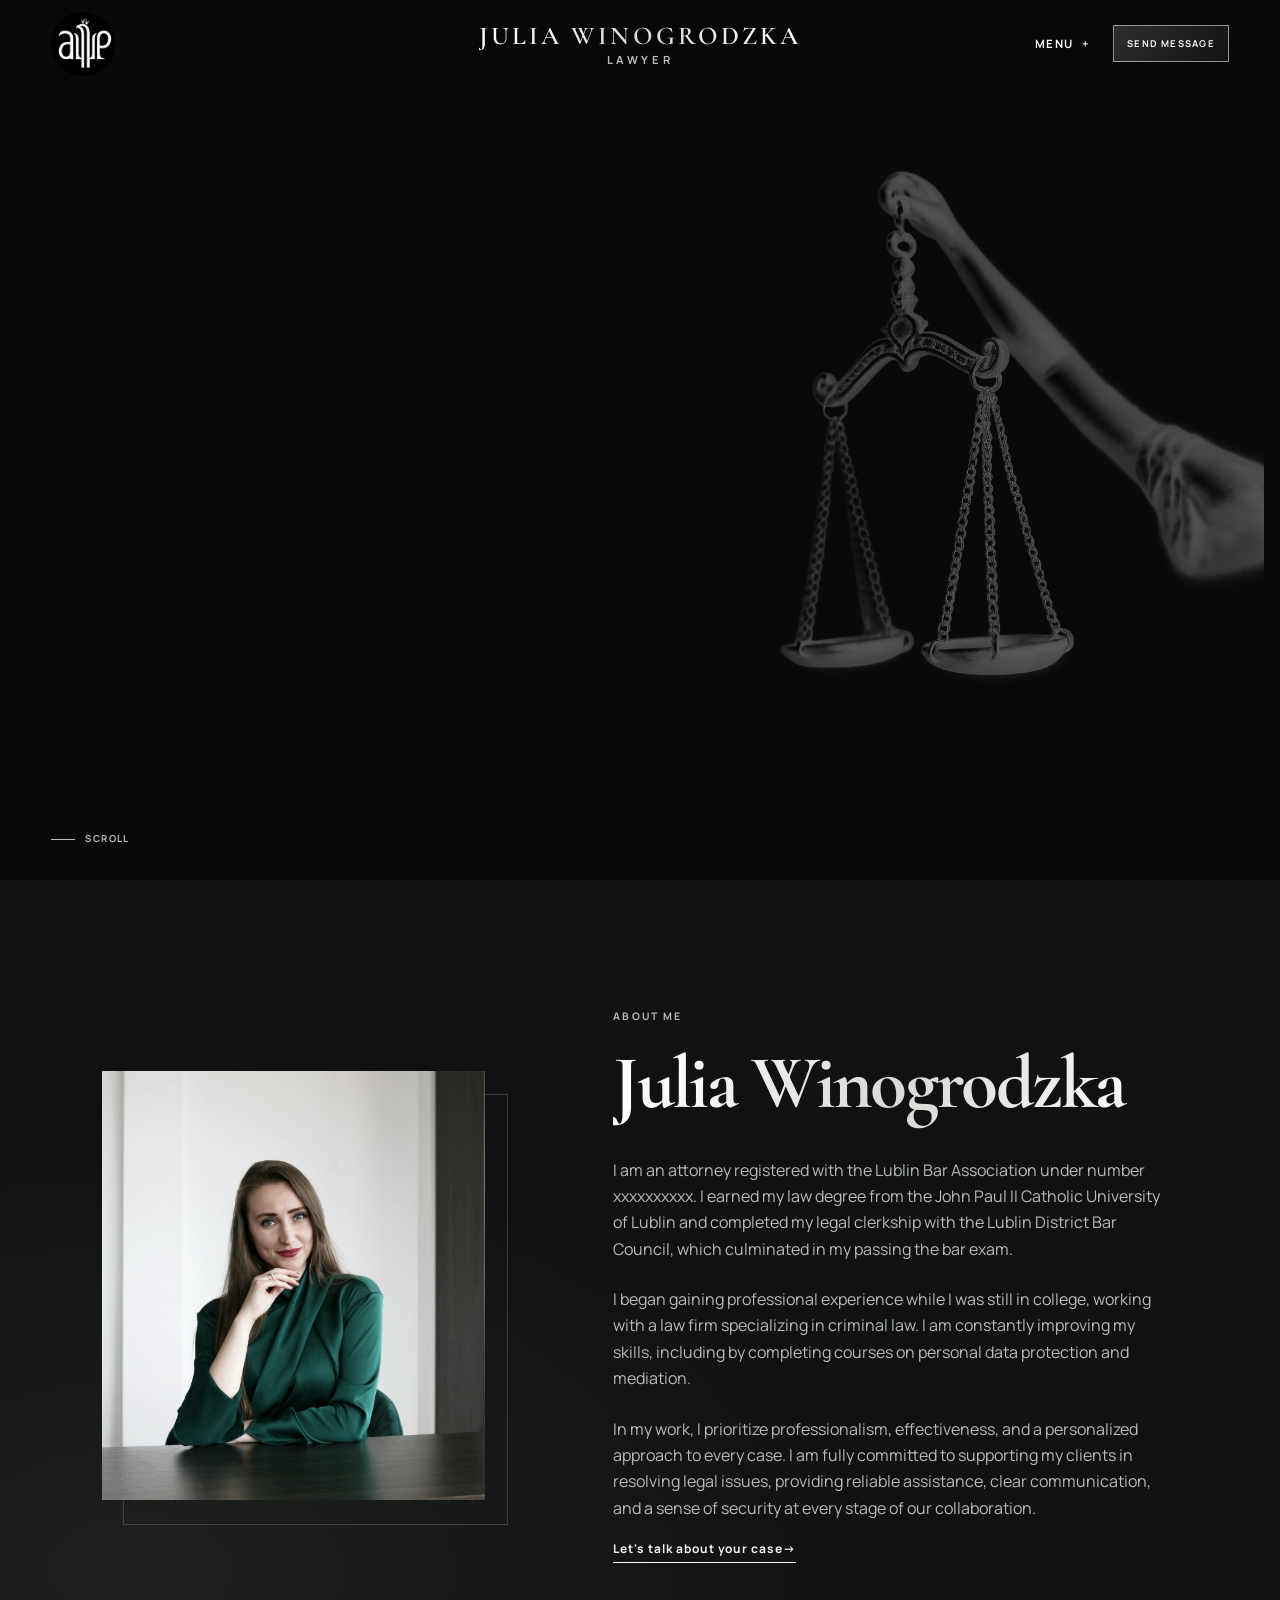
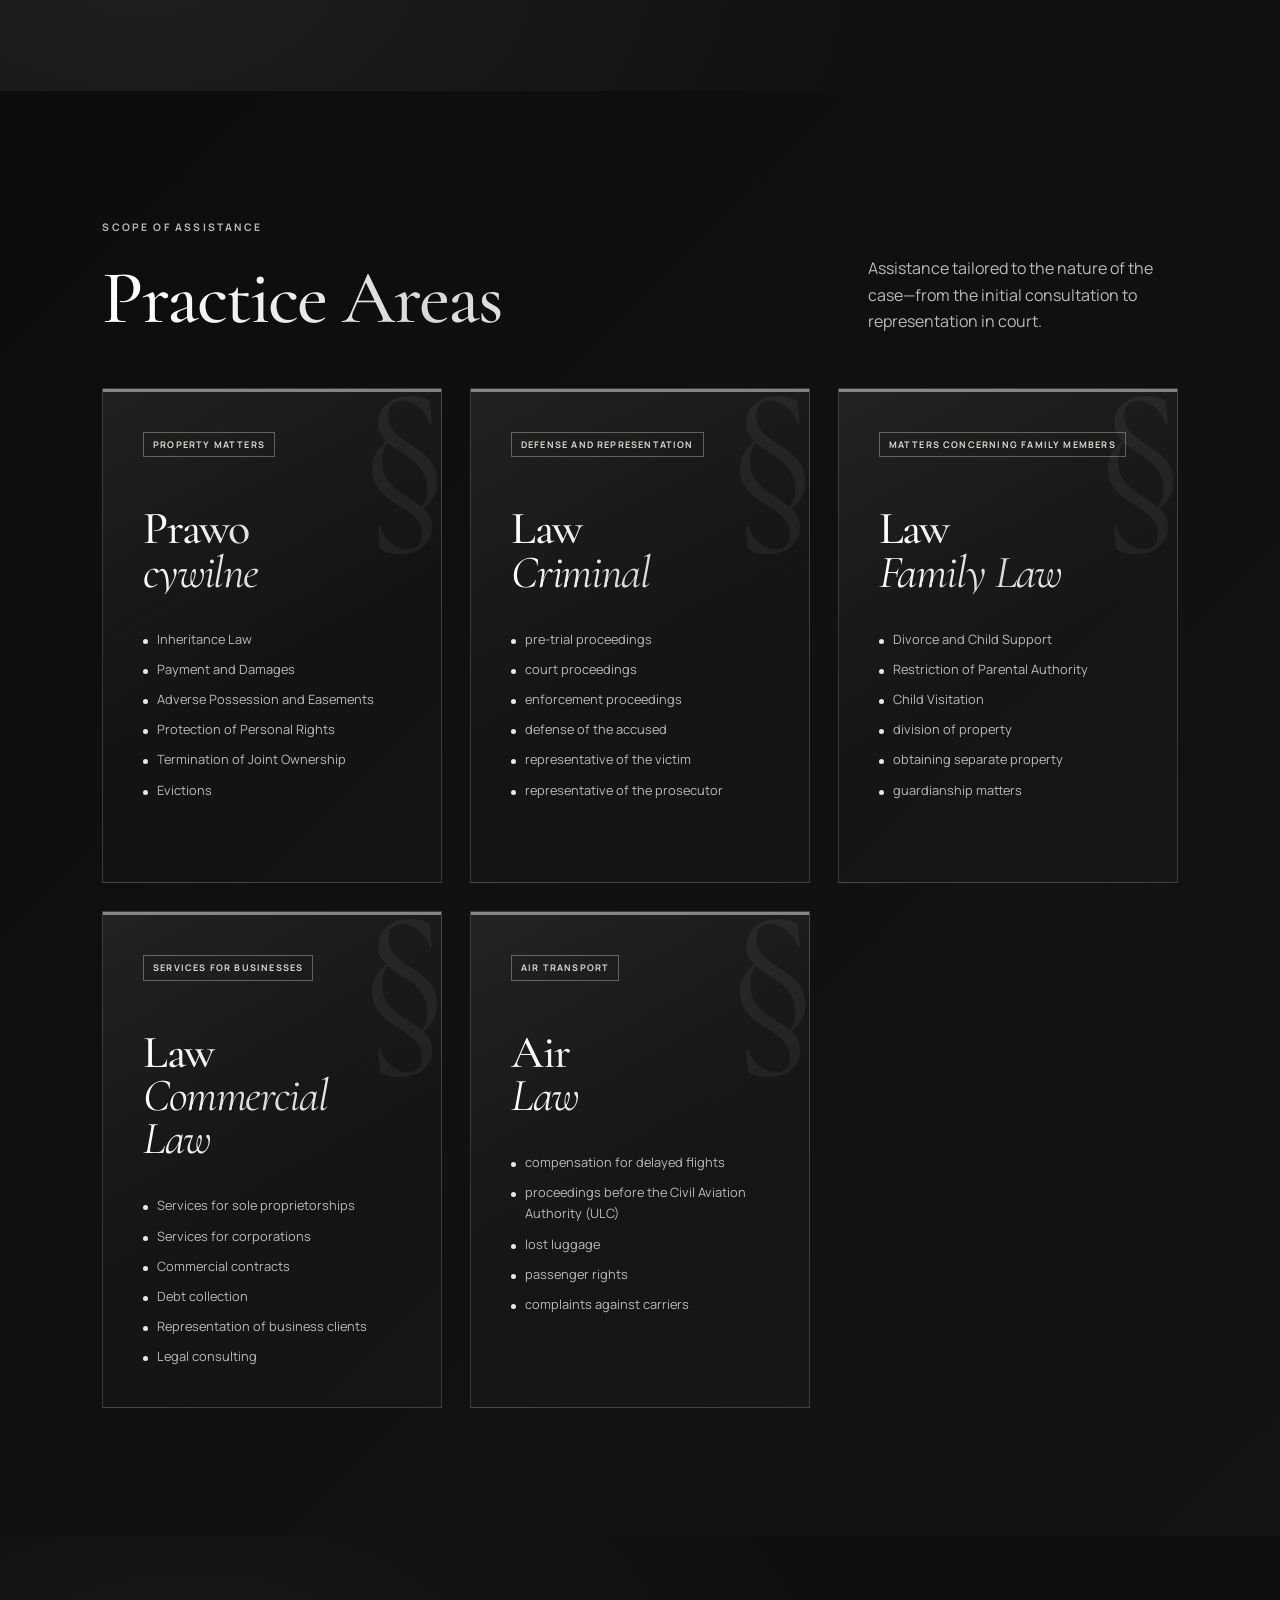
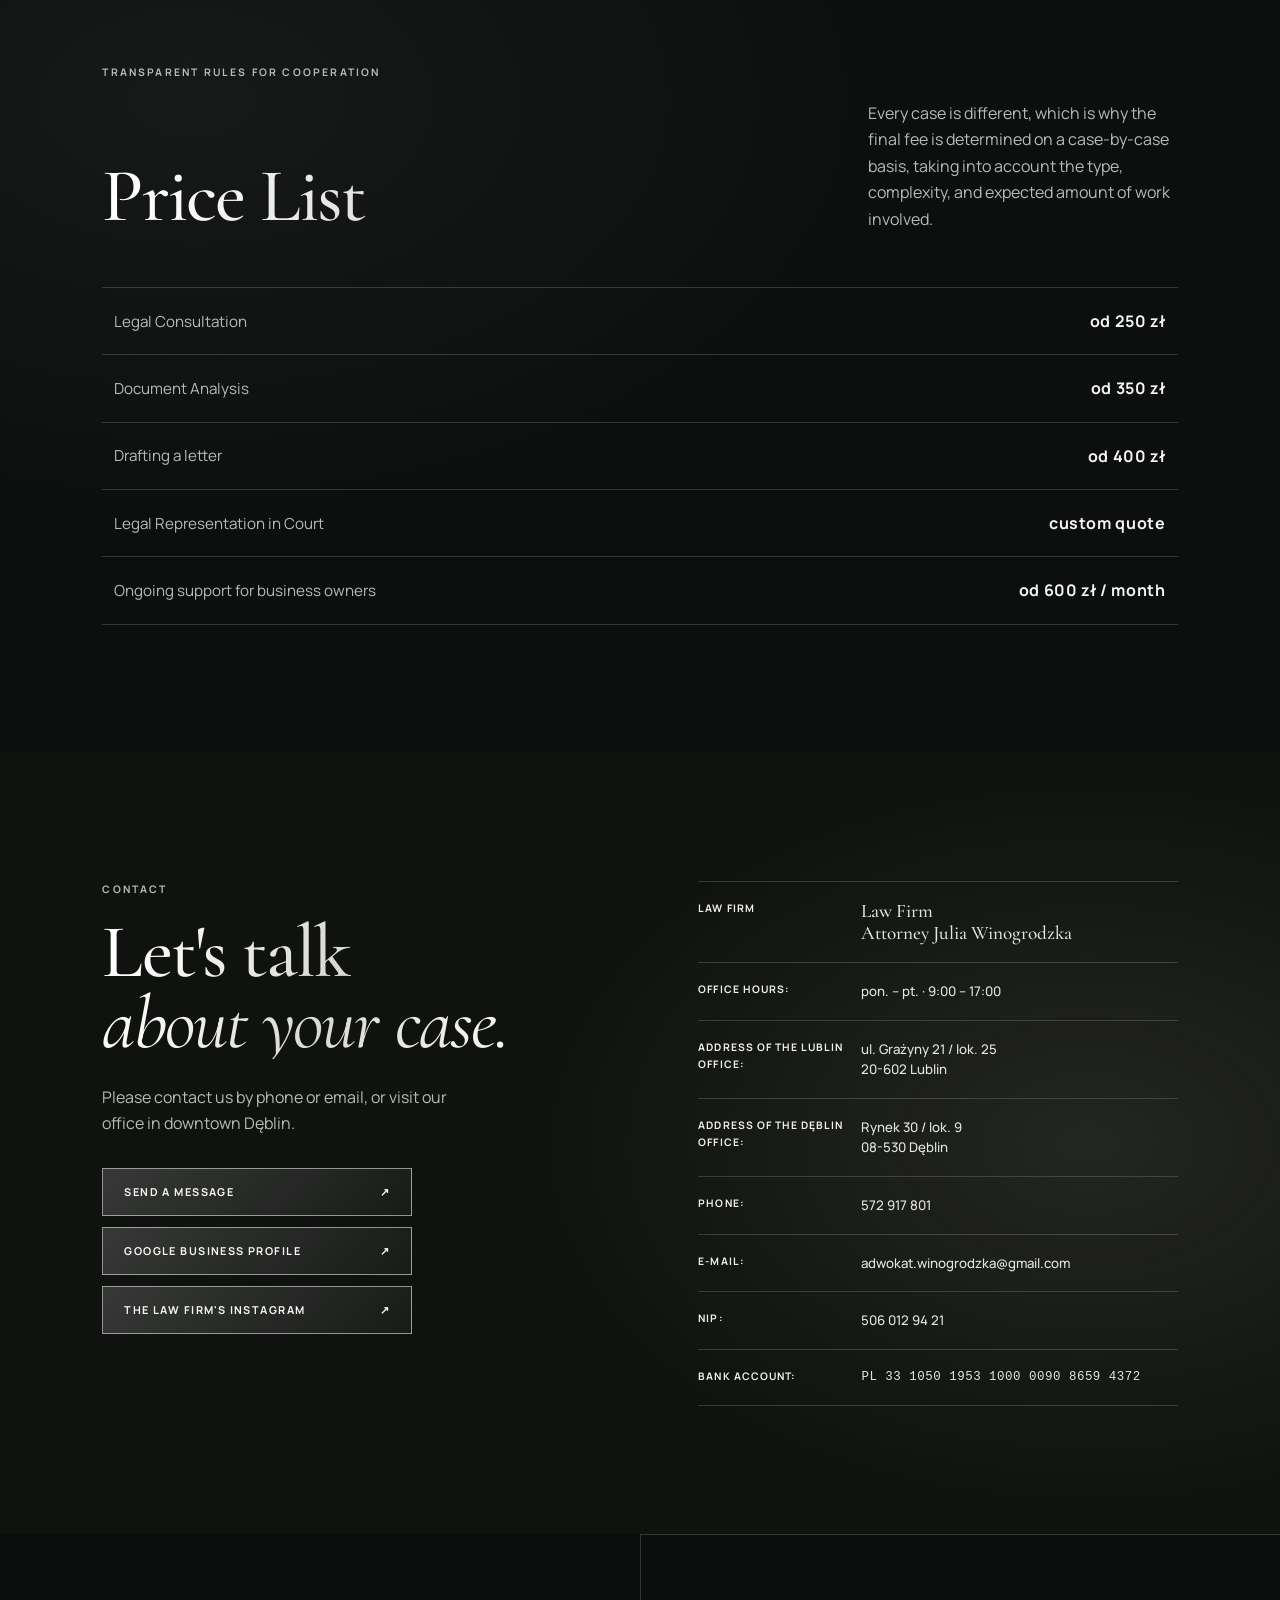
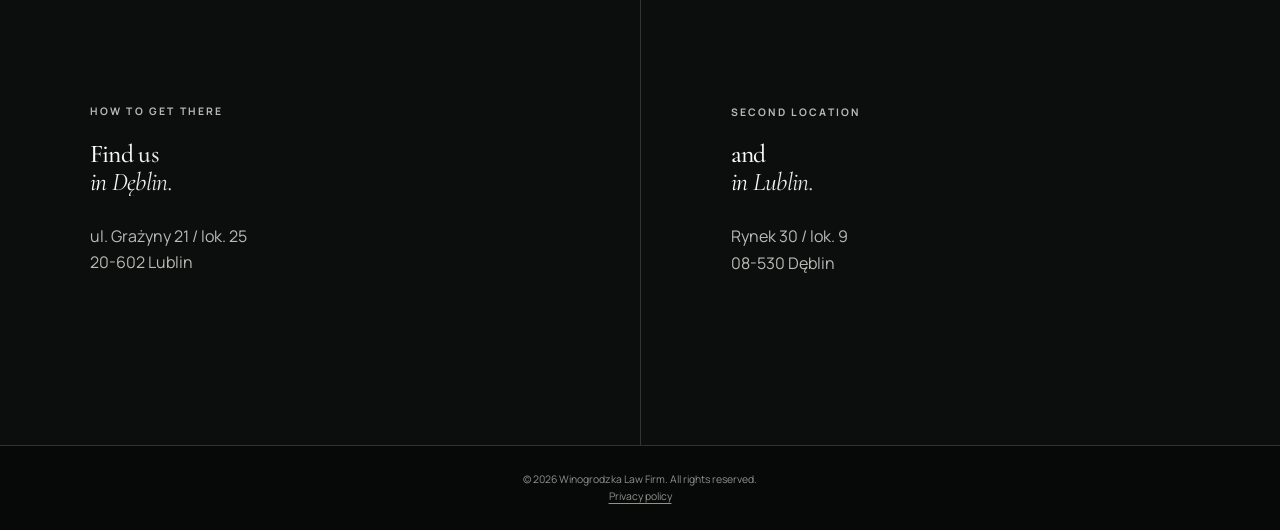
==== commit 08097020: "Update email and bank account details in index-en.html" ====
--- a/index-en.html
+++ b/index-en.html
@@ -246,10 +246,10 @@
         <div class="contact-item"><span>Address of the Lublin office:</span><a href="https://maps.google.com/?q=ul.+Grażyny+21+lok.+25,+20-602+Lublin" target="_blank" rel="noopener noreferrer">ul. Grażyny 21 / lok. 25<br>20-602 Lublin</a></div>
         <div class="contact-item"><span>Address of the Dęblin office:</span><a href="https://maps.google.com/?q=Rynek+30+lok.+9,+08-530+Dęblin" target="_blank" rel="noopener noreferrer">Rynek 30 / lok. 9<br>08-530 Dęblin</a></div>
         <div class="contact-item"><span>Phone:</span><a href="tel:+48572917801">572 917 801</a></div>
-        <div class="contact-item"><span>E-mail:</span><a href="mailto:adwokat.winogordzka@gmail.com">adwokat.winogordzka@gmail.com</a></div>
+        <div class="contact-item"><span>E-mail:</span><a href="mailto:adwokat.winogordzka@gmail.com">adwokat.winogrodzka@gmail.com</a></div>
         <div class="contact-item"><span>NIP:</span><strong>506 012 94 21</strong></div>
         <!-- Wstaw właściwy numer rachunku przed opublikowaniem strony. -->
-        <div class="contact-item bank-account"><span>Bank account:</span><strong>PL XX XXXX XXXX XXXX XXXX XXXX XXXX</strong></div>
+        <div class="contact-item bank-account"><span>Bank account:</span><strong>PL 33 1050 1953 1000 0090 8659 4372</strong></div>
       </address>
     </section>
 
--- a/style.css
+++ b/style.css
@@ -37,7 +37,7 @@
 .brand-mark img { display: block; width: 100%; height: 100%; object-fit: contain; }
 .brand-title { justify-self: center; display: grid; text-align: center; text-transform: uppercase; line-height: 1.14; }
 .brand-title span { font-family: var(--serif); font-size: clamp(1.4rem, 2vw, 1.85rem); font-weight: 600; letter-spacing: .12em; }
-.brand-title small { margin-top: 4px; color: var(--muted); font-size: .59rem; font-weight: 700; letter-spacing: .32em; }
+.brand-title small { margin-top: 4px; color: var(--muted); font-size: .70rem; font-weight: 700; letter-spacing: .32em; }
 .main-nav { justify-self: end; display: flex; align-items: center; gap: 15px; }
 .nav-dropdown { position: relative; }
 .nav-dropdown-toggle { display: inline-flex; gap: 9px; align-items: center; padding: 8px; border: 0; background: transparent; cursor: pointer; color: var(--white); font-size: .72rem; font-weight: 700; letter-spacing: .1em; text-transform: uppercase; }
@@ -45,7 +45,7 @@
 .nav-dropdown-toggle[aria-expanded="true"] span { transform: rotate(45deg); }
 .nav-dropdown-panel { position: absolute; right: 0; top: calc(100% + 10px); display: grid; width: 194px; padding: 8px; border: 1px solid var(--line); background: rgba(19, 21, 20, .98); box-shadow: 0 20px 40px rgba(0, 0, 0, .32); opacity: 0; pointer-events: none; transform: translateY(-7px); transition: .25s ease; }
 .nav-dropdown-panel.is-open { opacity: 1; pointer-events: auto; transform: translateY(0); }
-.nav-dropdown-panel a { padding: 10px 12px; color: var(--muted); font-size: .78rem; transition: color .2s, background .2s; }
+.nav-dropdown-panel a { padding: 10px 12px; color: var(--muted); font-size: .84rem; transition: color .2s, background .2s; }
 .nav-dropdown-panel a:hover, .nav-dropdown-panel a:focus-visible { background: rgba(255,255,255,.06); color: var(--white); }
 .menu-toggle { display: none; }
 
@@ -245,6 +245,88 @@
 
 }
 
+/* ==========================================================
+   POLITYKA PRYWATNOŚCI
+========================================================== */
+
+.policy-header{
+justify-content:center;
+}
+
+.policy-header .brand-title{
+grid-column:2;
+}
+
+.policy-page{
+max-width:1100px;
+margin:auto;
+padding:150px 40px 100px;
+}
+
+.policy-intro{
+margin-bottom:90px;
+}
+
+.policy-lead{
+max-width:760px;
+margin-top:25px;
+font-size:1.05rem;
+line-height:1.9;
+color:var(--muted);
+}
+
+.policy-section{
+display:grid;
+grid-template-columns:90px 1fr;
+gap:40px;
+padding:45px 0;
+border-top:1px solid var(--line);
+}
+
+.policy-section:last-of-type{
+border-bottom:1px solid var(--line);
+}
+
+.policy-number{
+font-family:var(--serif);
+font-size:2.3rem;
+color:rgba(255,255,255,.20);
+}
+
+.policy-section h2{
+margin:0 0 18px;
+font-size:2rem;
+line-height:1.1;
+}
+
+.policy-section p{
+color:var(--muted);
+line-height:1.9;
+}
+
+.policy-section ul{
+margin:0;
+padding-left:20px;
+display:grid;
+gap:10px;
+}
+
+.policy-section li{
+color:var(--muted);
+line-height:1.8;
+}
+
+.policy-update{
+margin-top:60px;
+text-align:center;
+color:var(--muted);
+font-size:.9rem;
+letter-spacing:.05em;
+}
+
+.back-button{
+margin-top:45px;
+}
 
 /* ========================================================================== */
 /*  7. Układ mobilny — menu rozwija się pod belką, karty ustawiają się pionowo */
@@ -253,7 +335,7 @@
   .site-header { grid-template-columns: 1fr auto 1fr; min-height: 71px; padding: 8px 18px; }
   .brand-mark { width: 48px; height: 48px; }
   .brand-title span { font-size: 1.1rem; letter-spacing: .08em; }
-  .brand-title small { font-size: .52rem; letter-spacing: .24em; }
+  .brand-title small { font-size: .67rem; letter-spacing: .24em; }
   .menu-toggle { justify-self: end; display: grid; gap: 4px; width: 35px; padding: 8px 0 8px 9px; border: 0; background: transparent; cursor: pointer; }
   .menu-toggle span { display: block; width: 25px; height: 1px; margin-left: auto; background: var(--white); transition: transform .25s ease, opacity .25s ease; }
   .menu-toggle.is-open span:nth-child(1) { transform: translateY(5px) rotate(45deg); }
@@ -297,13 +379,21 @@
   .site-footer { padding: 20px 24px; }
   
 /* Polityka prywatności na smartfony */
- 
-  .policy-page{padding:120px 24px 70px;}
-  .policy-section{grid-template-columns:1fr; gap:8px; padding:35px 0;}
-  .policy-number{font-size:1.6rem;}
-  .policy-section h2{font-size:1.6rem;}
-  .policy-lead{font-size:1rem;}
-  .back-button{width:100%; justify-content:center;}
+  
+    .policy-section{
+        grid-template-columns:42px 1fr;
+        column-gap:14px;
+        align-items:flex-start;
+    }
+
+    .policy-number{
+        margin-top:8px;
+        line-height:1;
+    }
+
+    .policy-section h2{
+        margin:0;
+    }
   
   /* Cennikowo */
   .pricing-list{ margin-top:35px;}
@@ -376,89 +466,6 @@
 
 }
 
-/* ==========================================================
-   POLITYKA PRYWATNOŚCI
-========================================================== */
-
-.policy-header{
-justify-content:center;
-}
-
-.policy-header .brand-title{
-grid-column:2;
-}
-
-.policy-page{
-max-width:1100px;
-margin:auto;
-padding:150px 40px 100px;
-}
-
-.policy-intro{
-margin-bottom:90px;
-}
-
-.policy-lead{
-max-width:760px;
-margin-top:25px;
-font-size:1.05rem;
-line-height:1.9;
-color:var(--muted);
-}
-
-.policy-section{
-display:grid;
-grid-template-columns:90px 1fr;
-gap:40px;
-padding:45px 0;
-border-top:1px solid var(--line);
-}
-
-.policy-section:last-of-type{
-border-bottom:1px solid var(--line);
-}
-
-.policy-number{
-font-family:var(--serif);
-font-size:2.3rem;
-color:rgba(255,255,255,.20);
-}
-
-.policy-section h2{
-margin:0 0 18px;
-font-size:2rem;
-line-height:1.1;
-}
-
-.policy-section p{
-color:var(--muted);
-line-height:1.9;
-}
-
-.policy-section ul{
-margin:0;
-padding-left:20px;
-display:grid;
-gap:10px;
-}
-
-.policy-section li{
-color:var(--muted);
-line-height:1.8;
-}
-
-.policy-update{
-margin-top:60px;
-text-align:center;
-color:var(--muted);
-font-size:.9rem;
-letter-spacing:.05em;
-}
-
-.back-button{
-margin-top:45px;
-}
-
 
 /* Link "Polityka prywatności" w stopce */
 .footer-privacy-link{
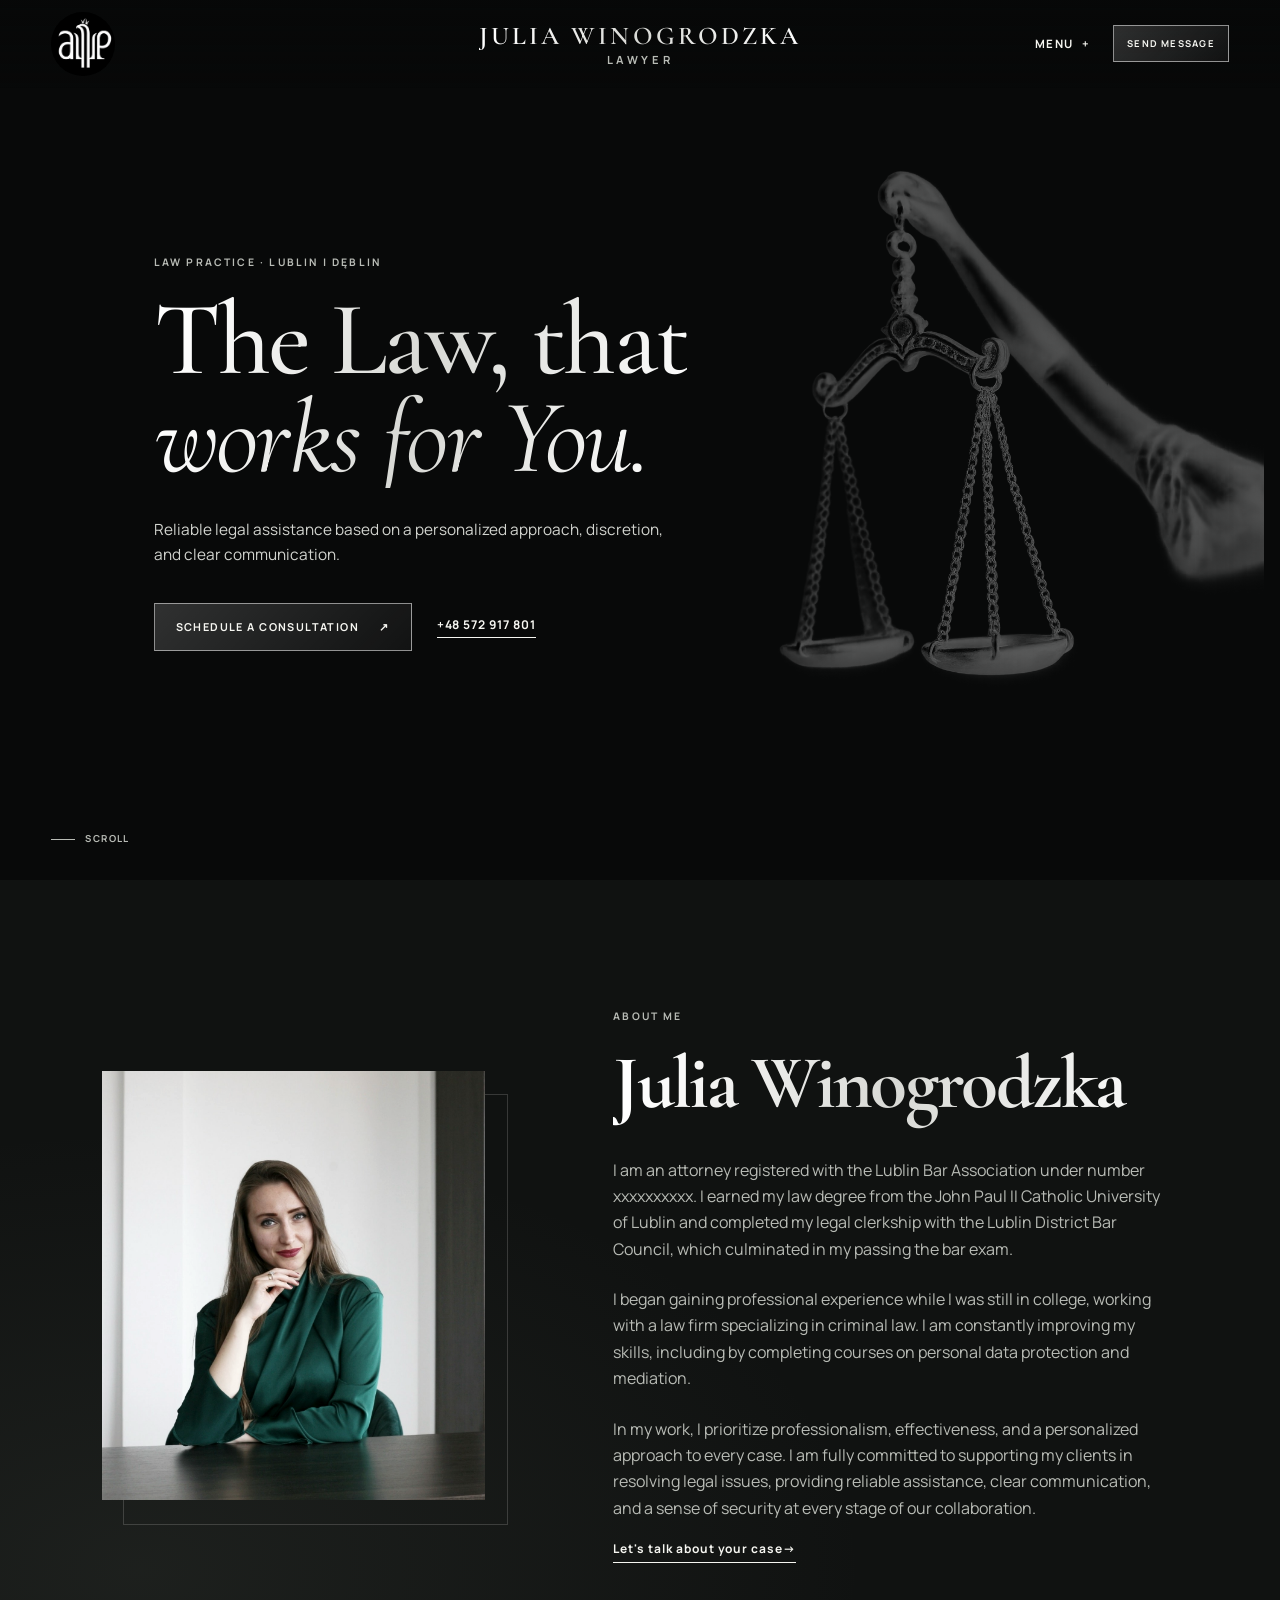
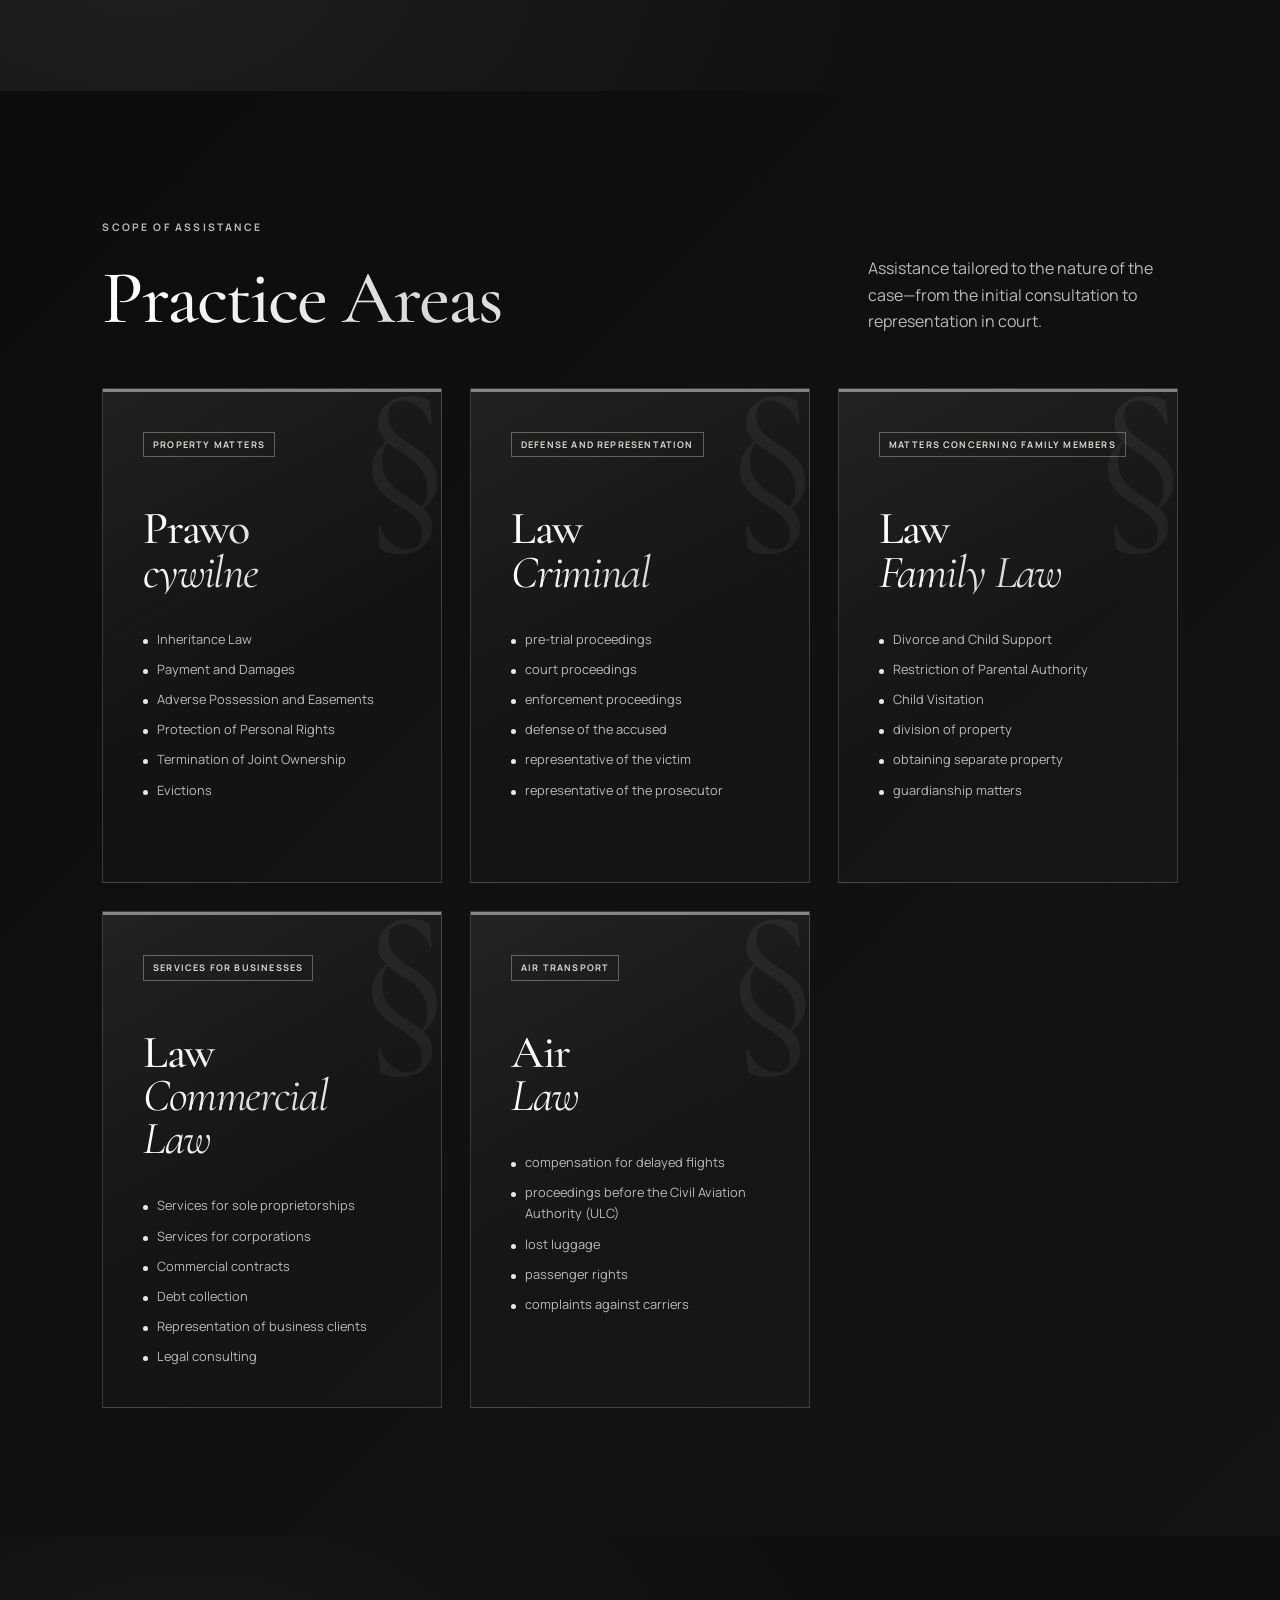
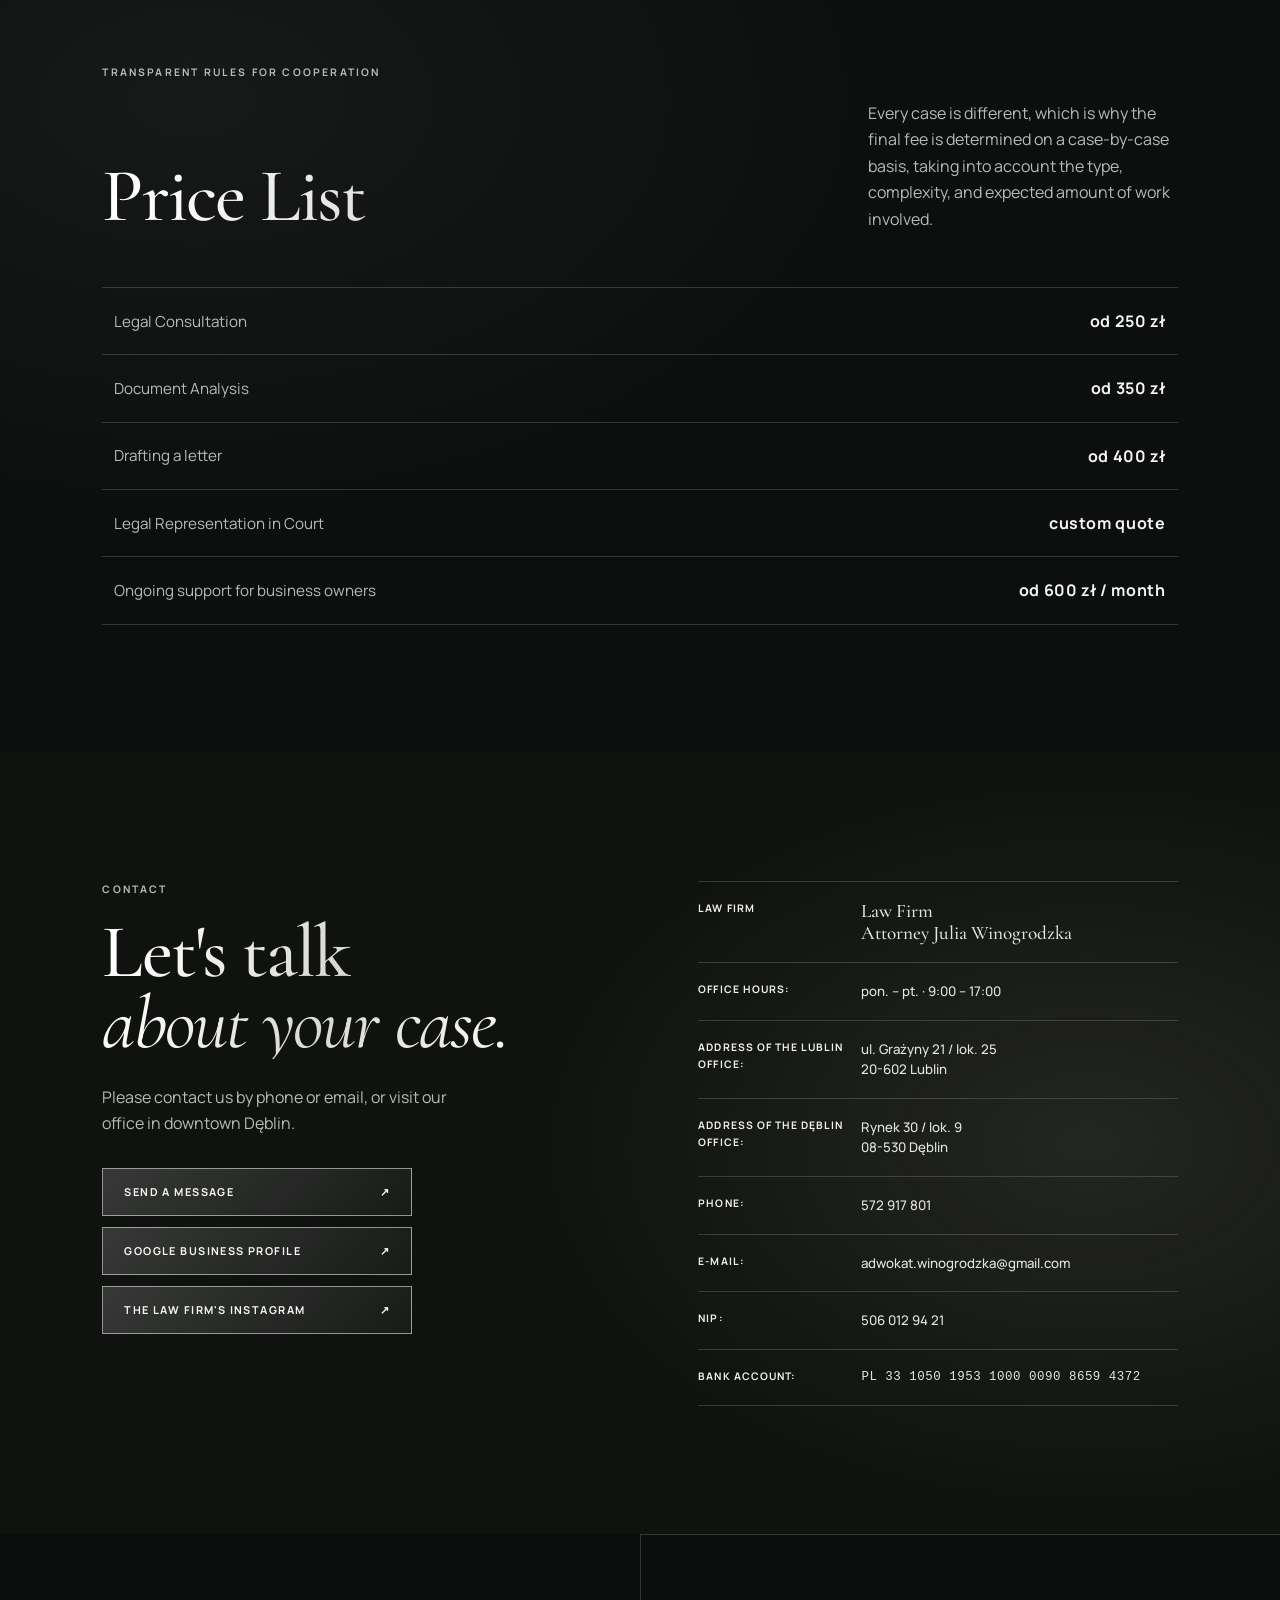
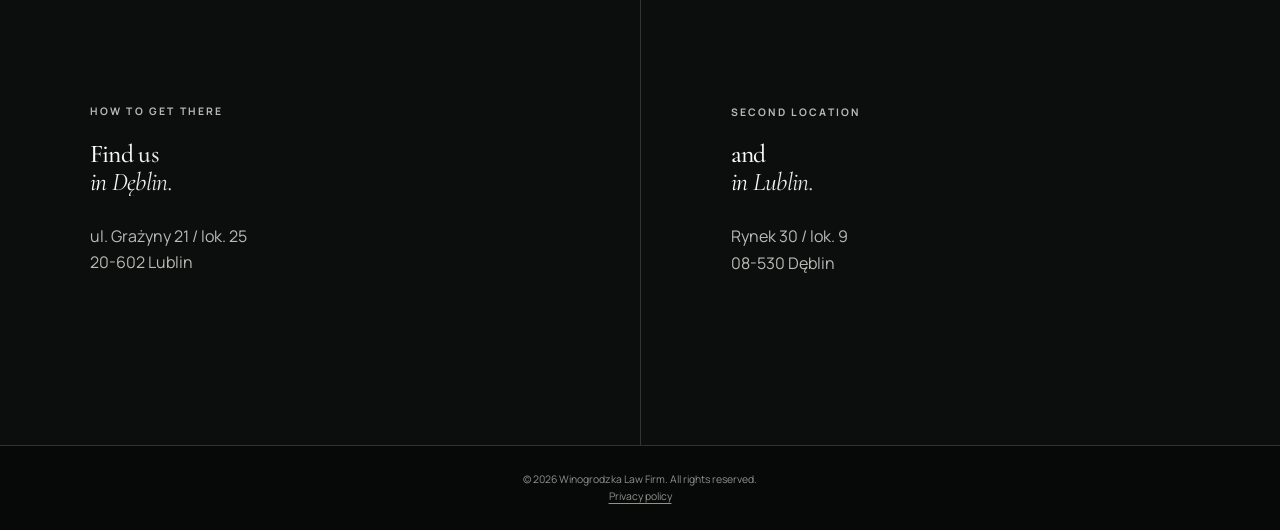
==== commit 0145a037: "Update index-en.html" ====
--- a/index-en.html
+++ b/index-en.html
@@ -67,7 +67,7 @@
     <section class="hero" id="start" aria-labelledby="hero-title">
       <div class="hero-backdrop" aria-hidden="true"></div>
       <div class="hero-content reveal">
-        <p class="eyebrow">Law practice · Lublin and Dęblin</p>
+        <p class="eyebrow">Law practice · Lublin | Dęblin</p>
         <h1 id="hero-title">The Law, that<br><em>works for You.</em></h1>
         <p class="hero-copy">Reliable legal assistance based on a personalized approach, discretion, and clear communication.</p>
         <div class="hero-actions">
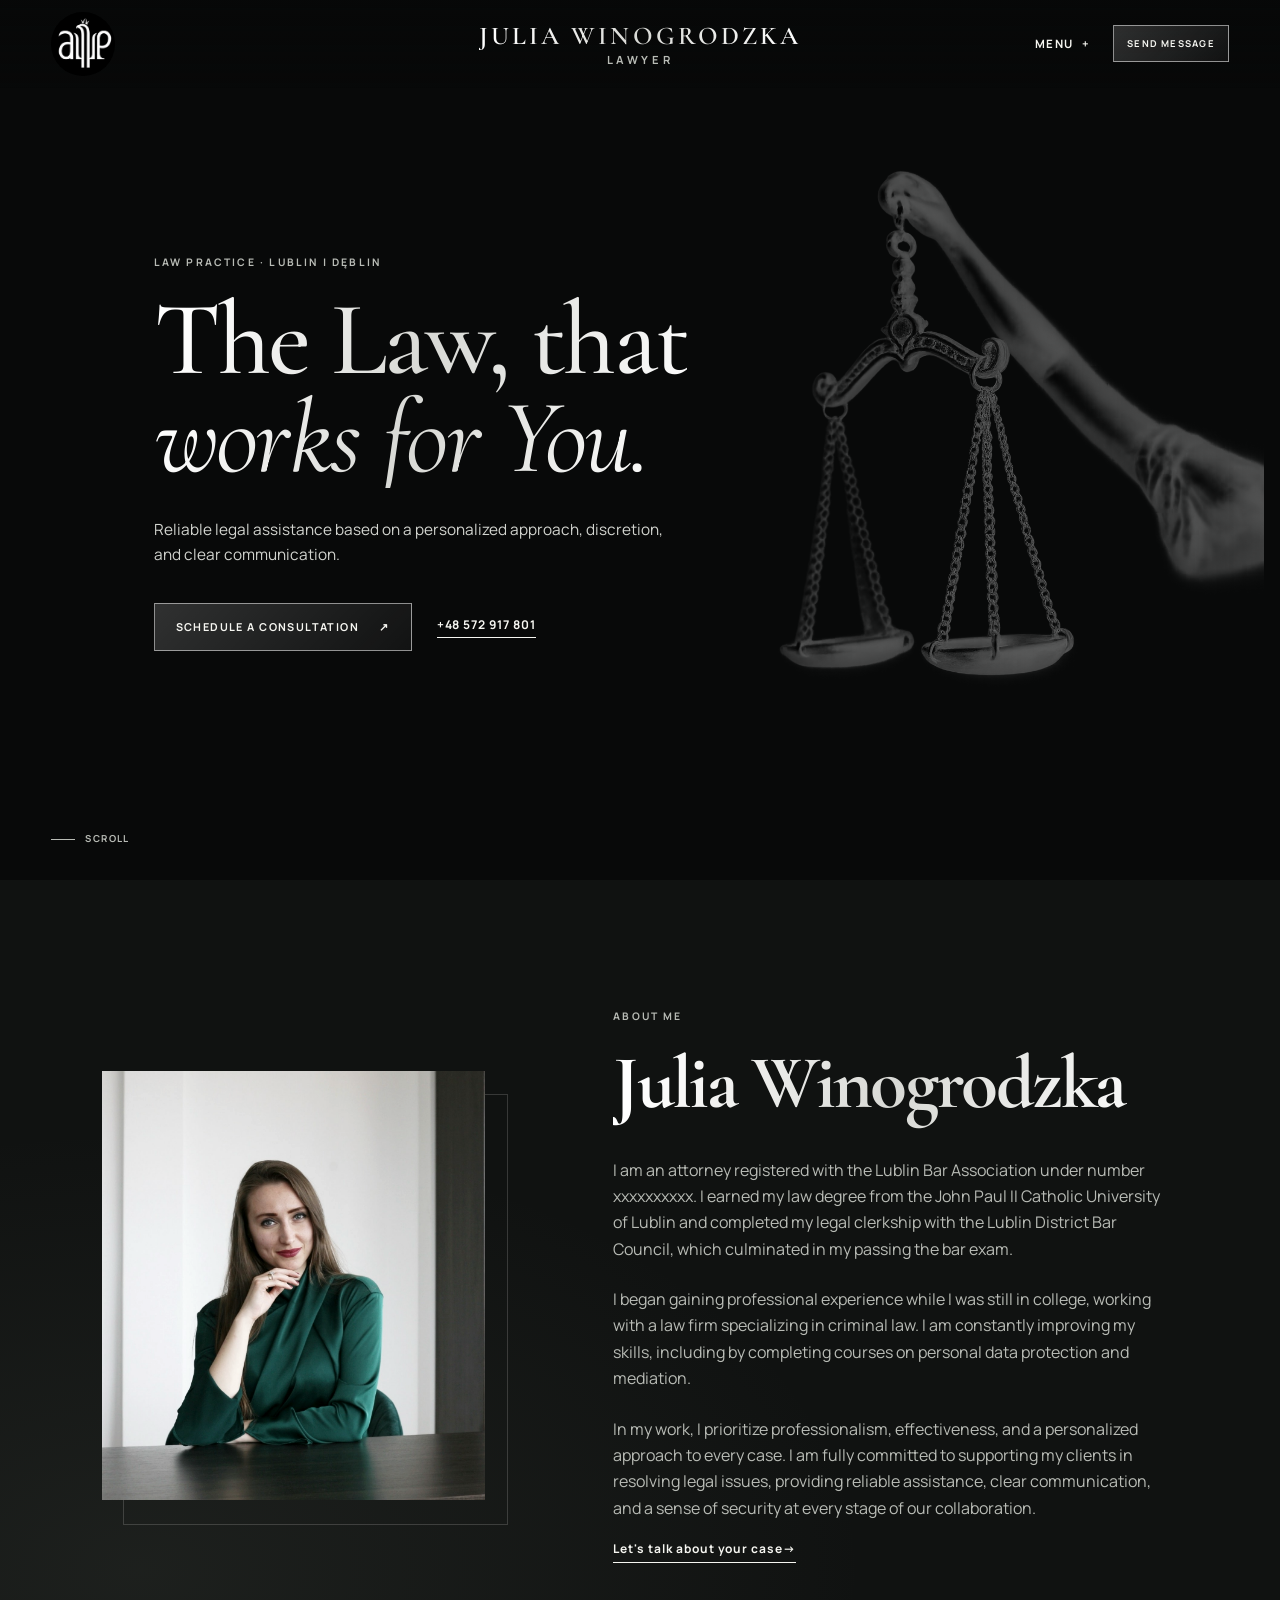
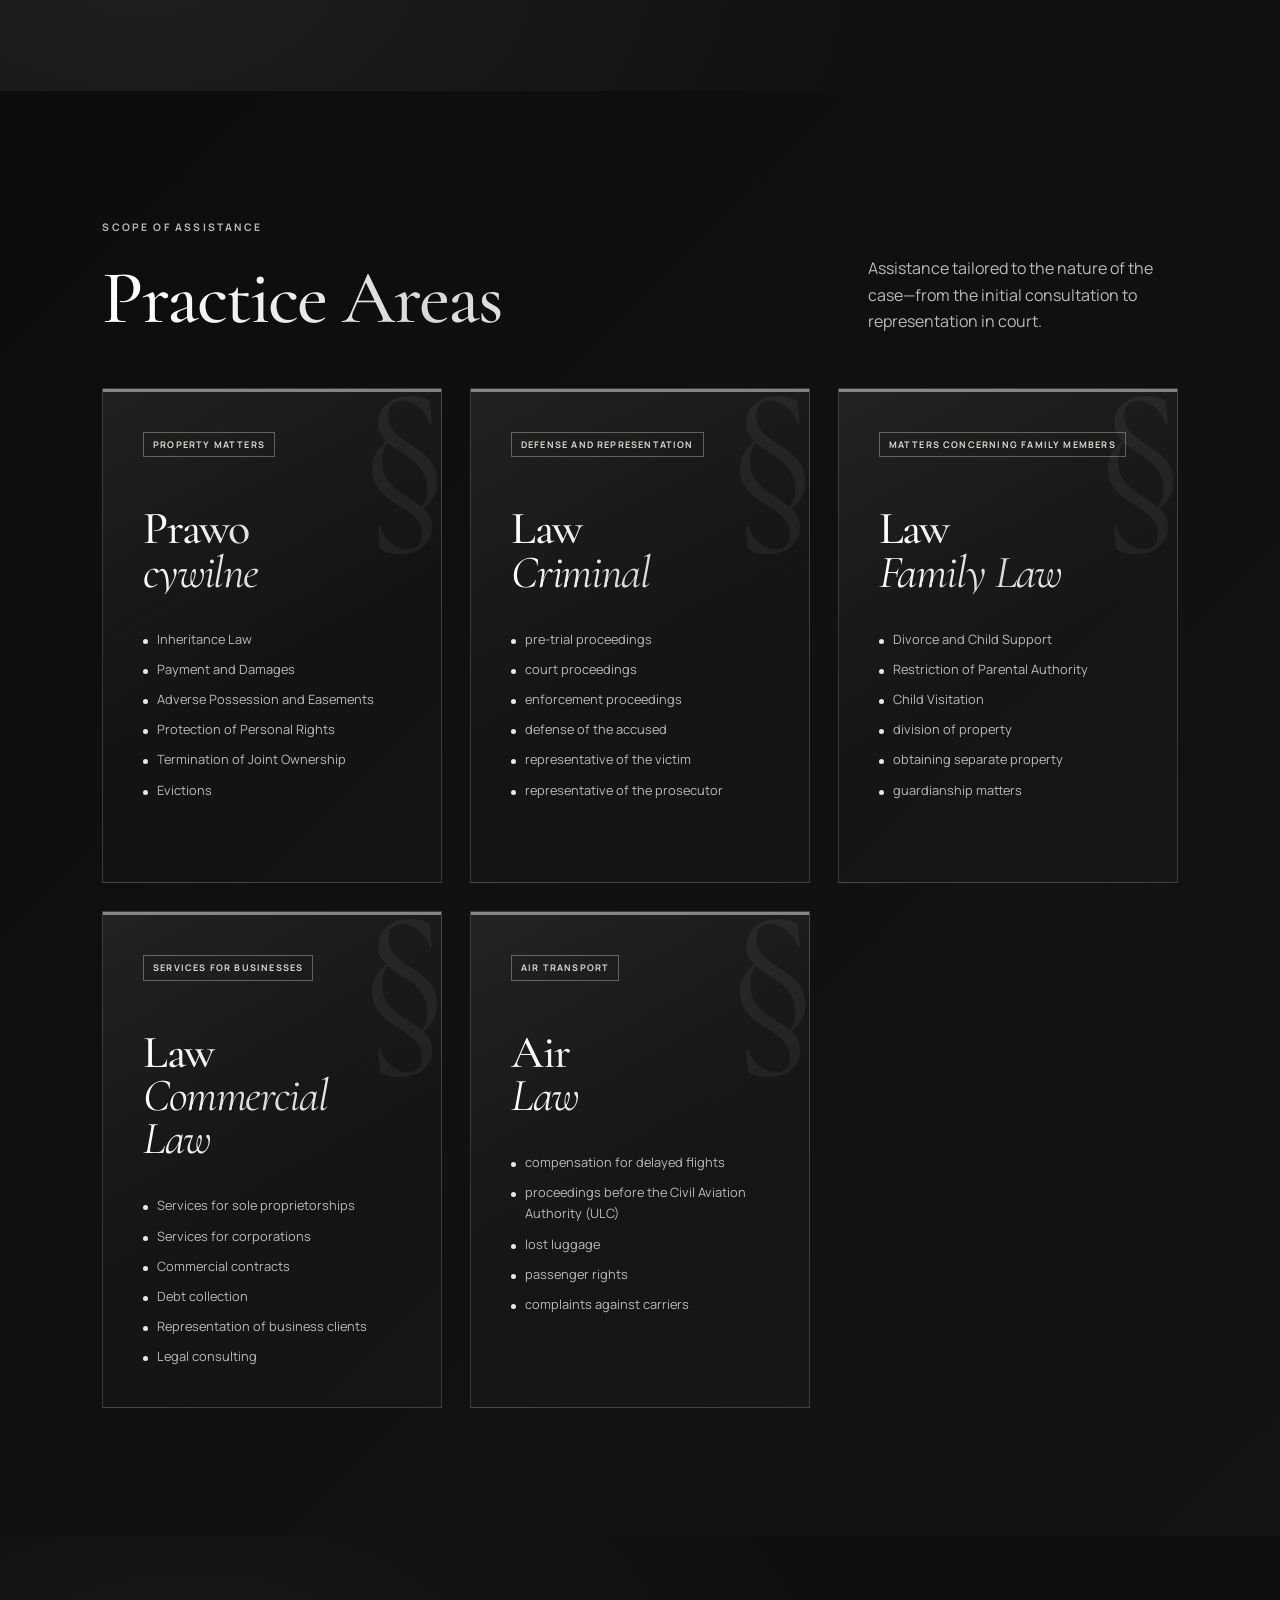
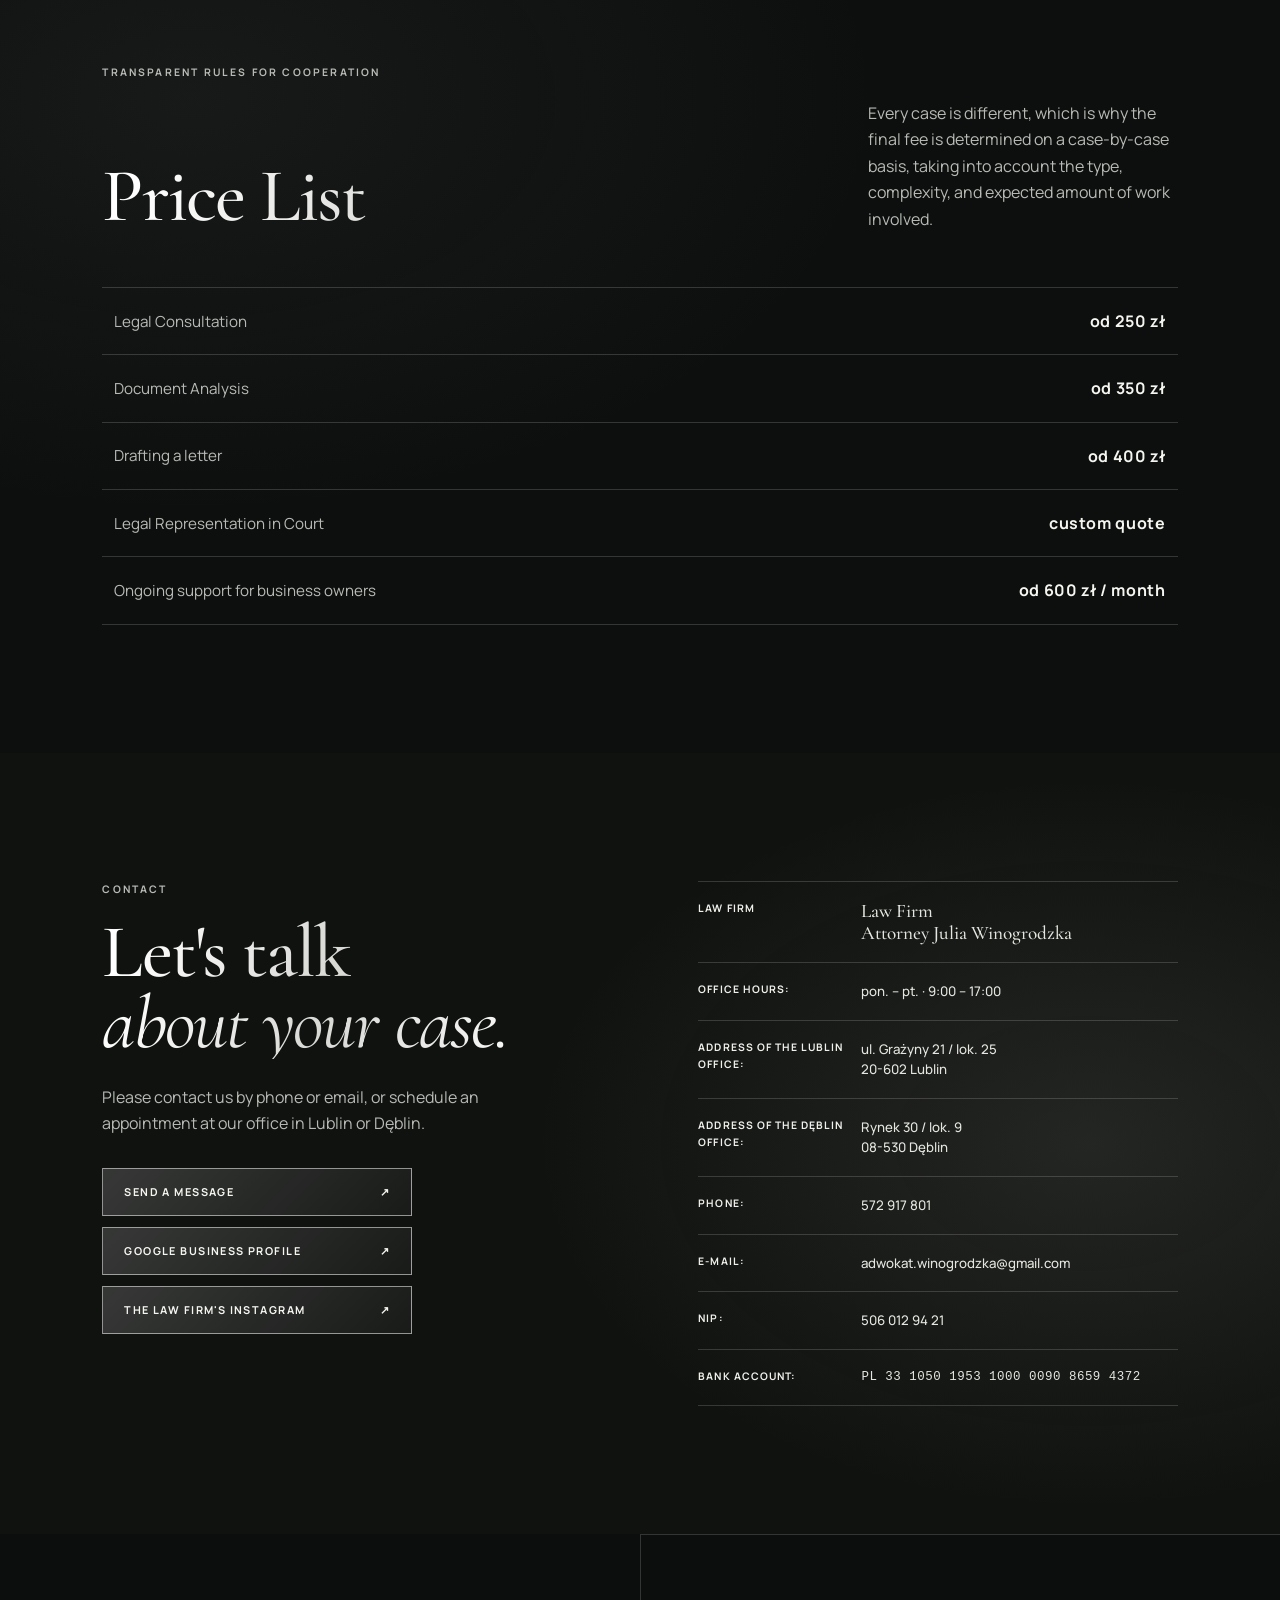
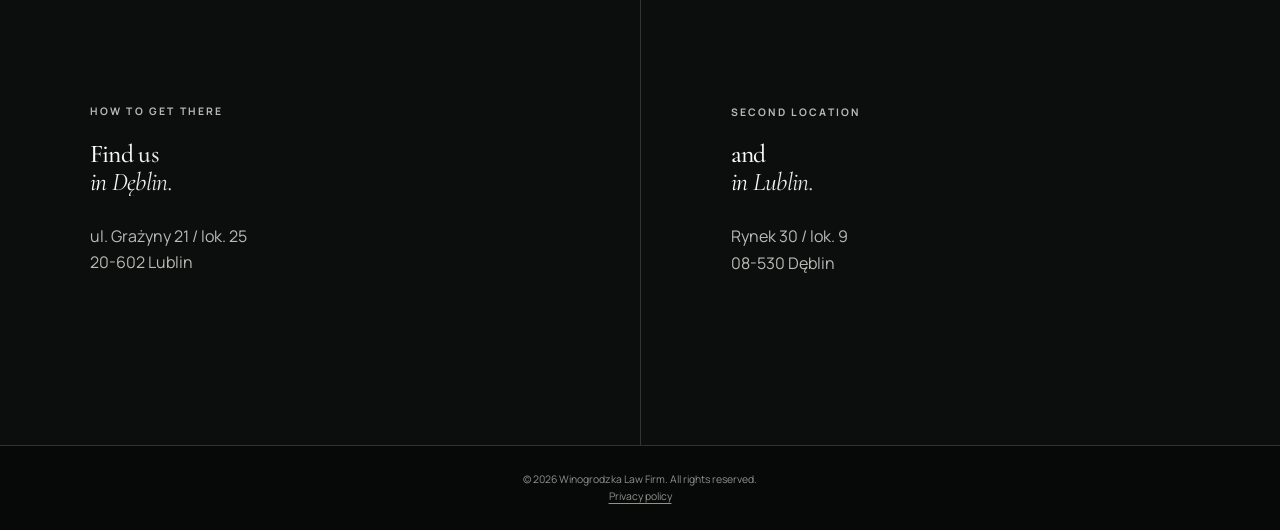
==== commit 0358fde8: "Update index-en.html" ====
--- a/index-en.html
+++ b/index-en.html
@@ -230,7 +230,7 @@
       <div class="contact-heading reveal">
         <p class="eyebrow">Contact</p>
         <h2 id="contact-title">Let's talk<br><em>about your case.</em></h2>
-        <p>Please contact us by phone or email, or visit our office in downtown Dęblin.</p>
+        <p>Please contact us by phone or email, or schedule an appointment at our office in Lublin or Dęblin.</p>
         <!-- Trzy identyczne przyciski prowadzą do najważniejszych kanałów kontaktu. -->
         <div class="contact-actions" aria-label="Kanały kontaktu kancelarii">
           <a class="button" href="mailto:adwokat.winogrodzka@gmail.com?subject=Zapytanie%20do%20Kancelarii">Send a message<span aria-hidden="true">↗</span></a>
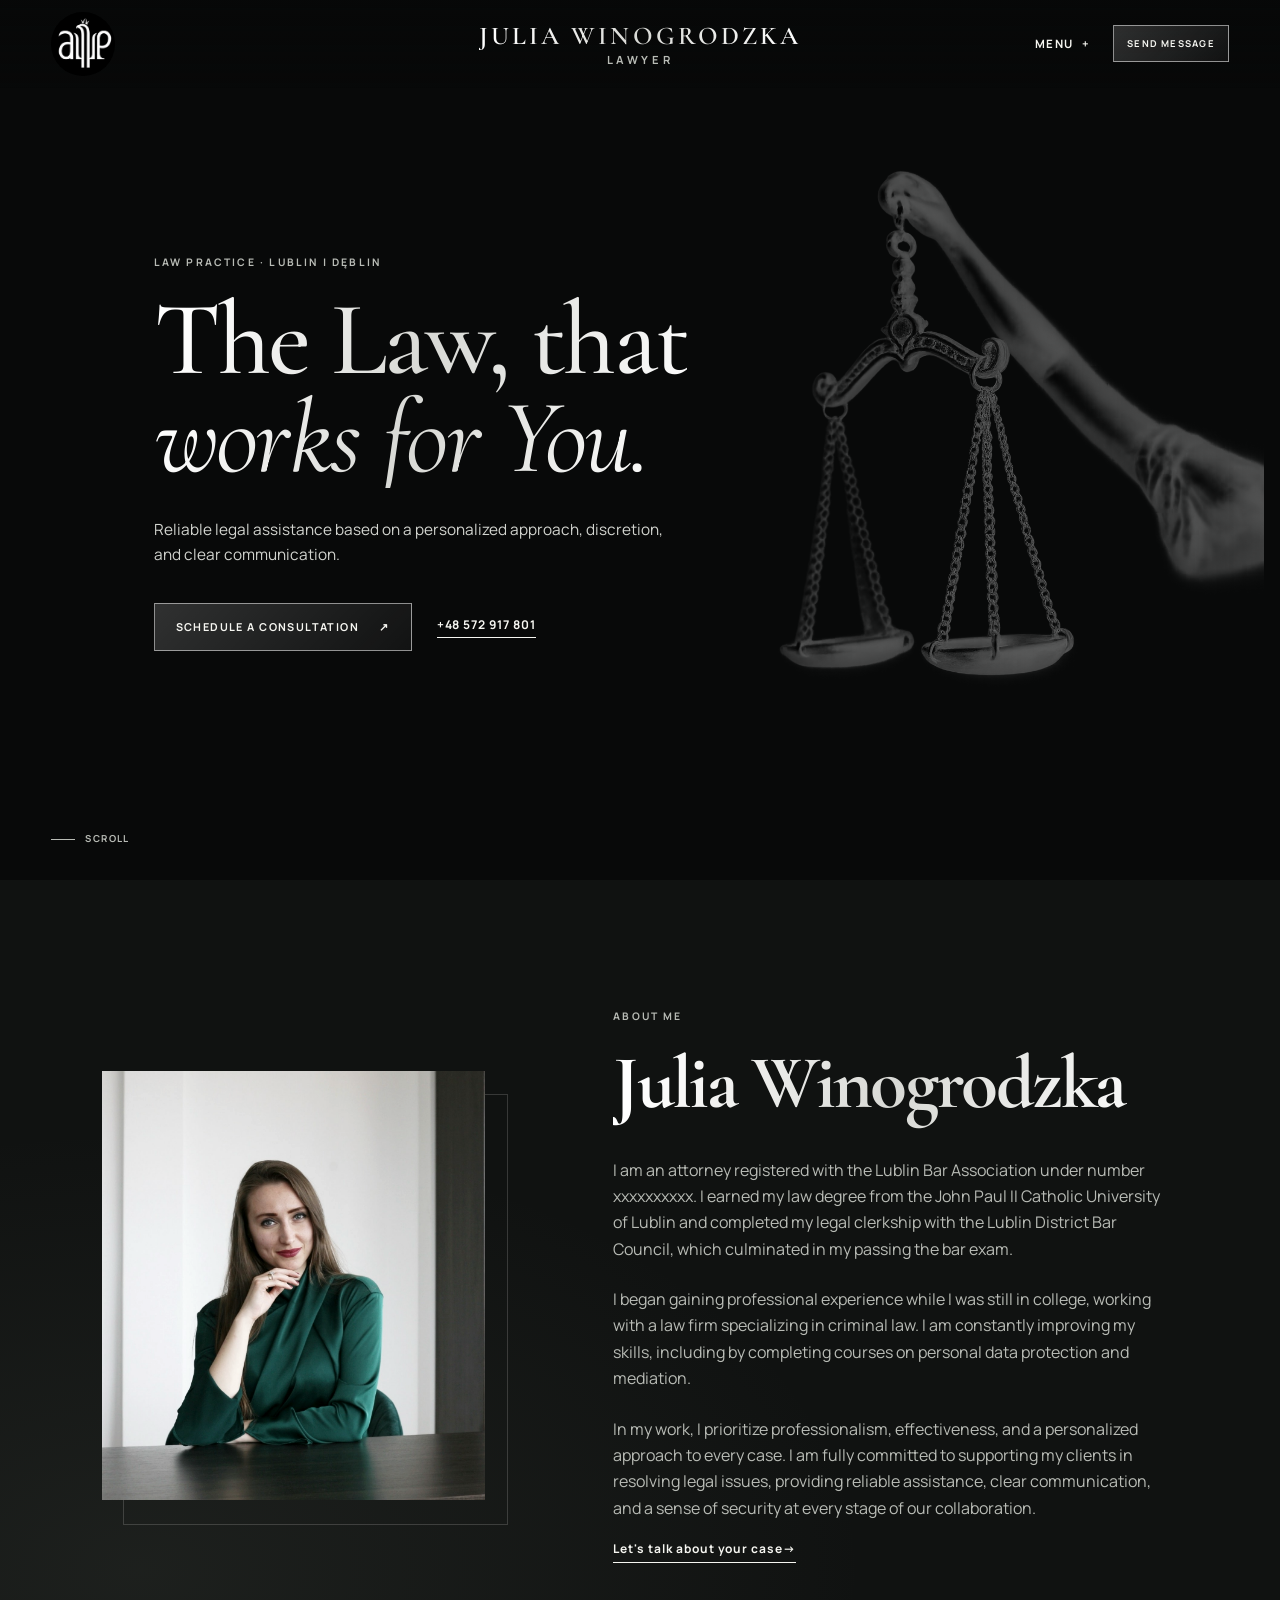
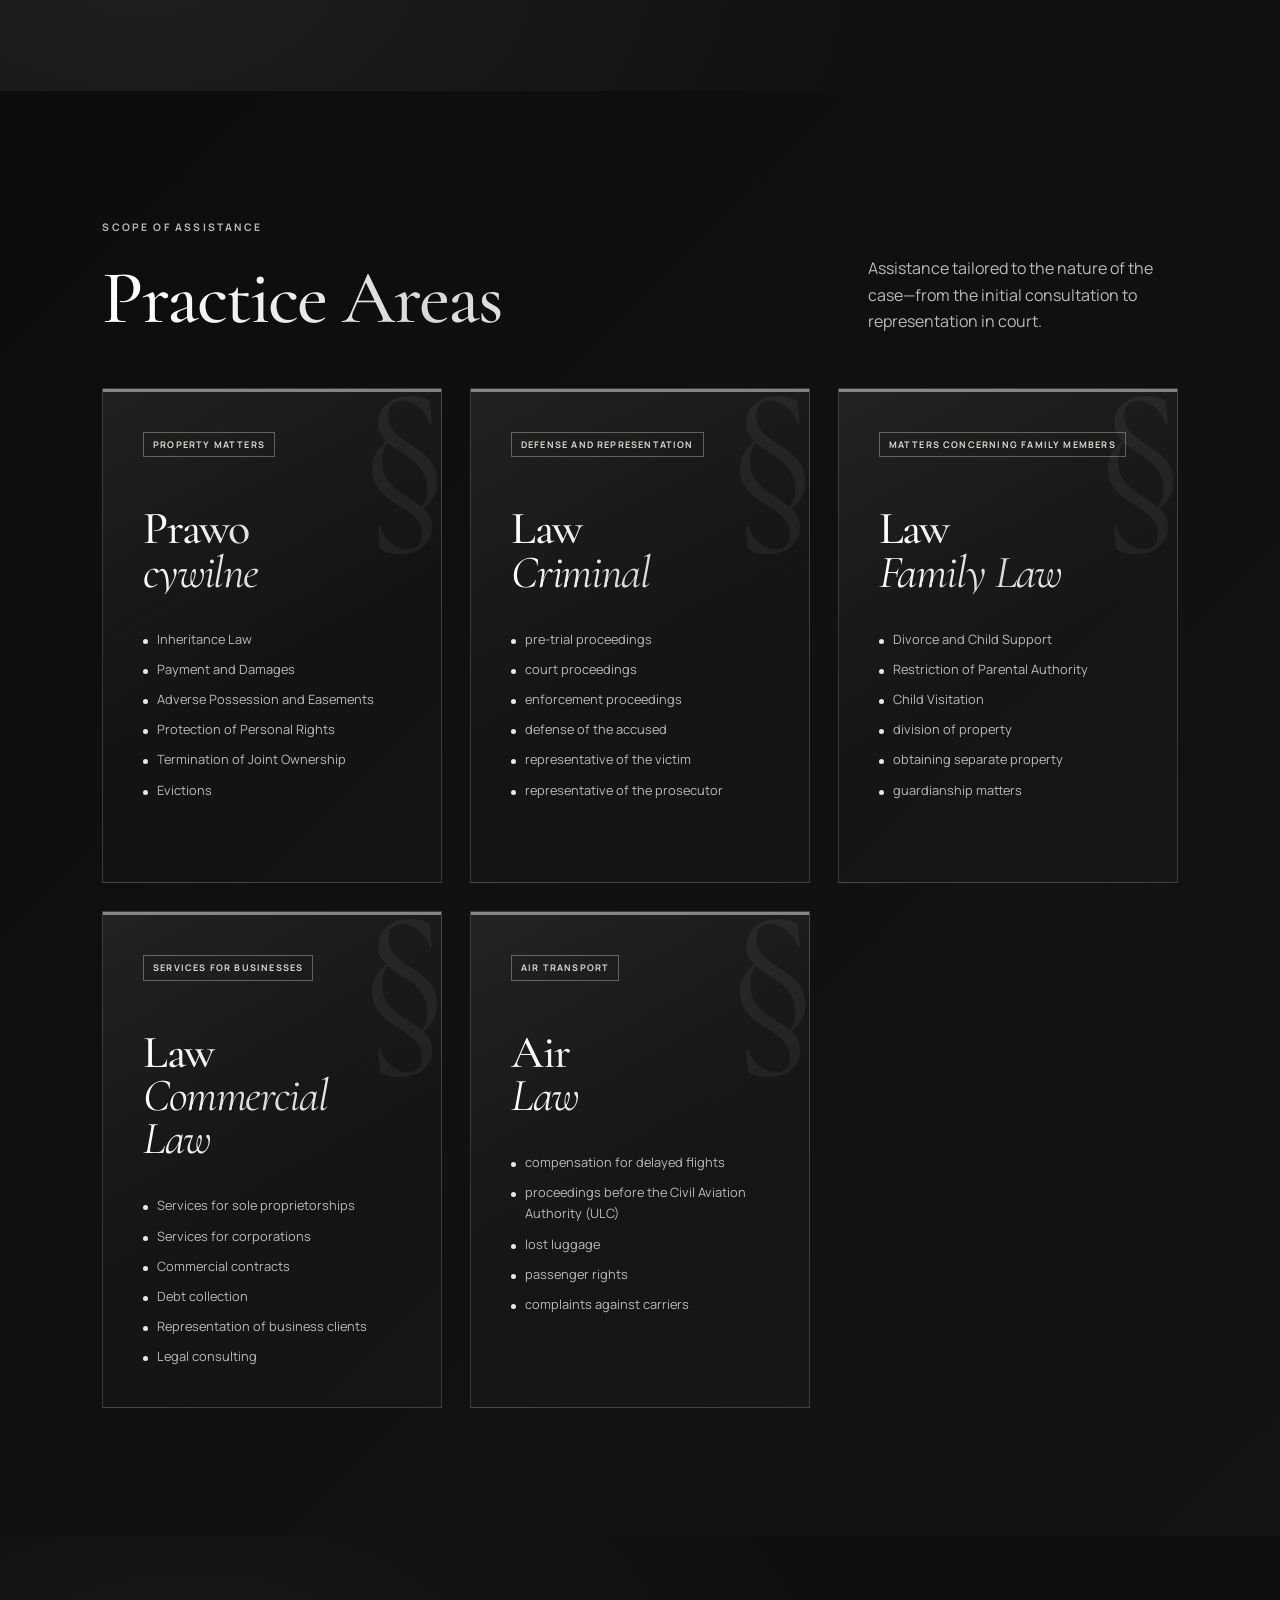
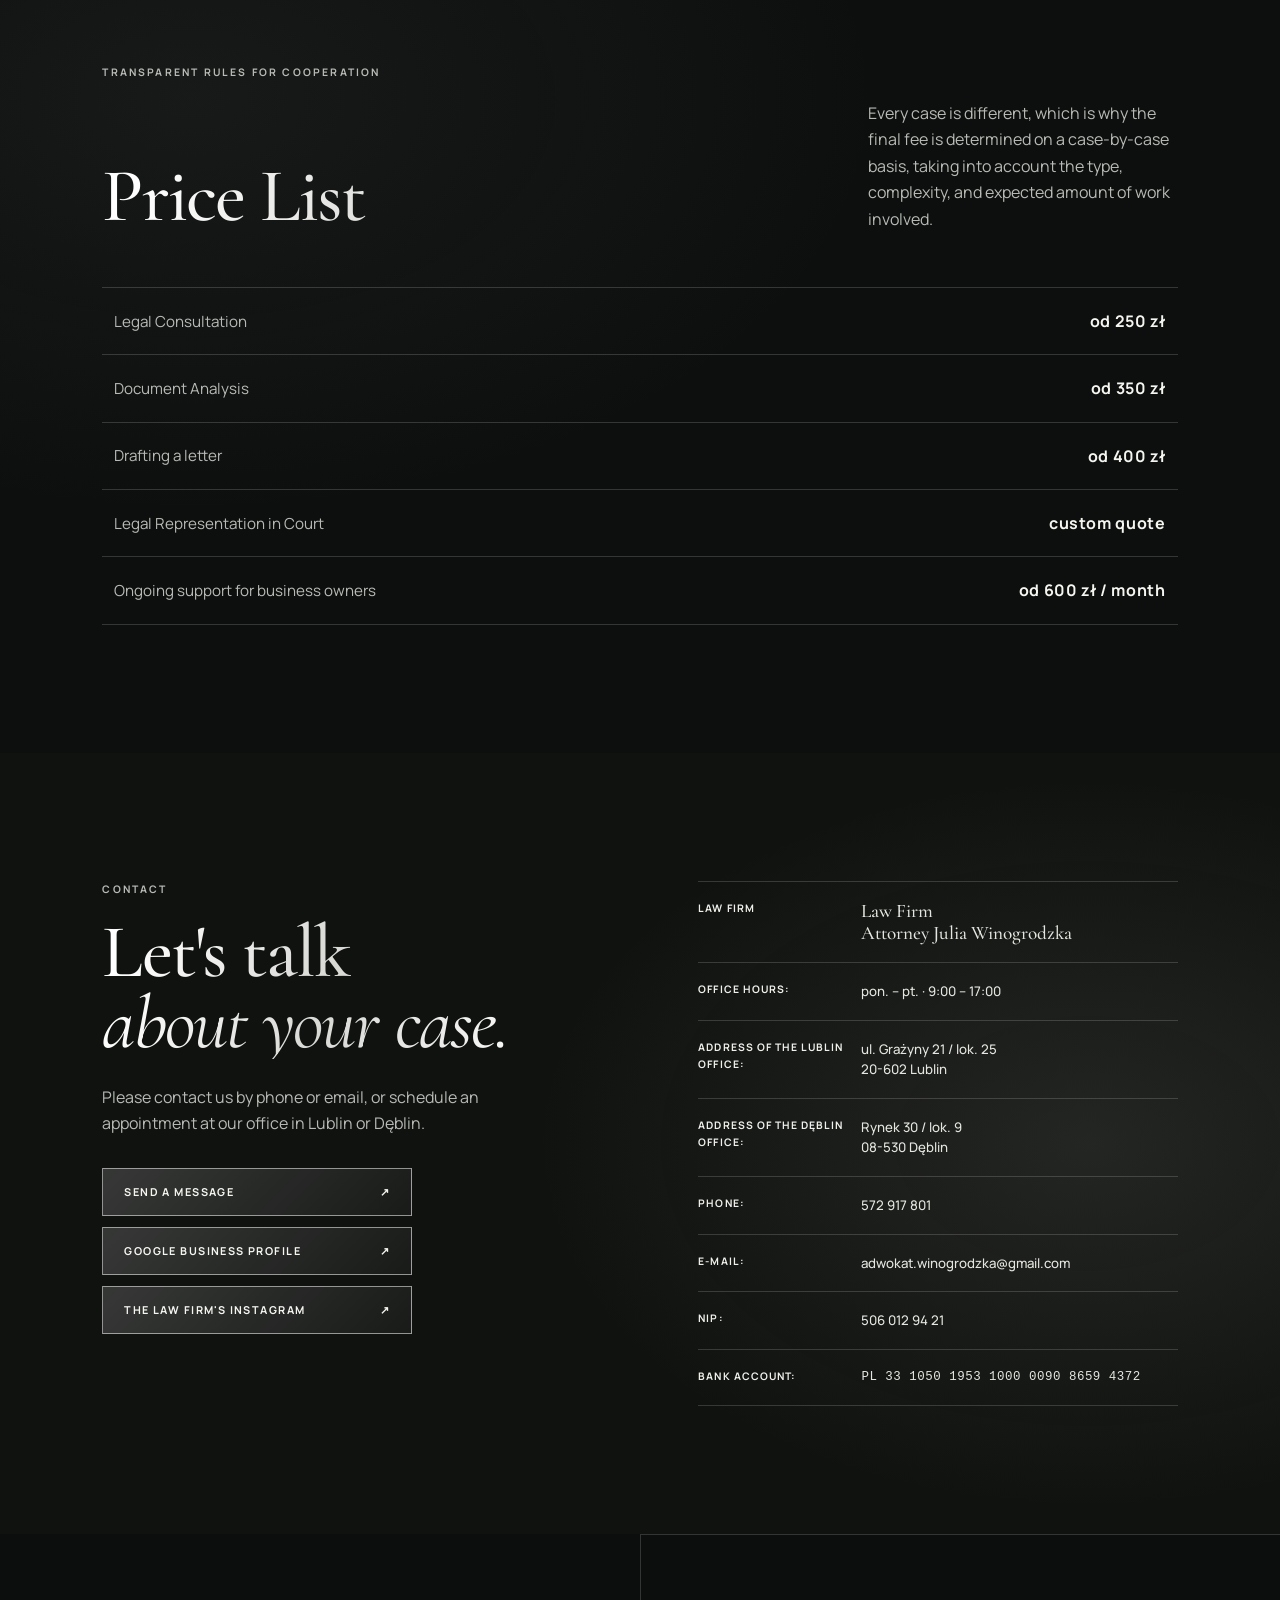
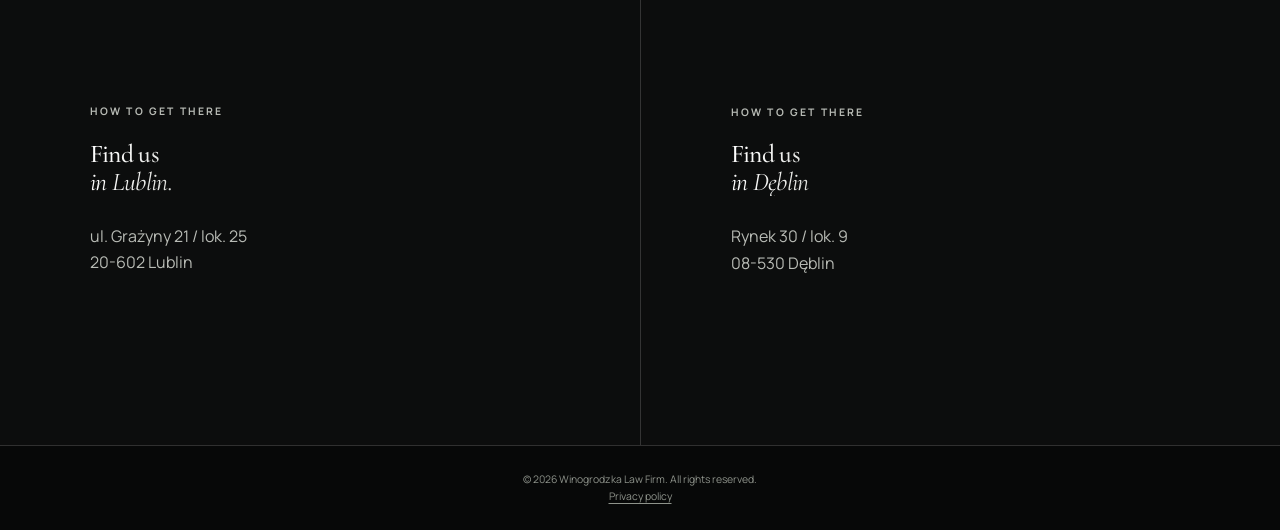
==== commit 3f267fa4: "Update index-en.html" ====
--- a/index-en.html
+++ b/index-en.html
@@ -258,15 +258,15 @@
       <article class="location-card">
         <div class="map-caption reveal">
           <p class="eyebrow">How to get there</p>
-          <h2>Find us<br><em>in Dęblin.</em></h2>
+          <h2>Find us<br><em>in Lublin.</em></h2>
           <p>ul. Grażyny 21 / lok. 25<br>20-602 Lublin</p>
         </div>
         <iframe class="map-frame" title="Mapa dojazdu do Kancelarii Adwokackiej Julii Winogrodzkiej w Lublinie" src="https://www.google.com/maps?q=ul.%20Gra%C5%BCyny%2021%20lok.%2025%2C%2020-602%20Lublin&output=embed" loading="lazy" referrerpolicy="no-referrer-when-downgrade"></iframe>
       </article>
        <article class="location-card">
         <div class="map-caption reveal">
-          <p class="eyebrow">Second Location</p>
-          <h2>and<br><em>in Lublin.</em></h2>
+          <p class="eyebrow">How to get there</p>
+          <h2>Find us<br><em>in Dęblin</em></h2>
           <p>Rynek 30 / lok. 9<br>08-530 Dęblin</p>
         </div>
         <iframe class="map-frame" title="Mapa dojazdu do Kancelarii Adwokackiej Julii Winogrodzkiej w Dęblinie" src="https://www.google.com/maps?q=Rynek%2030%20lok.%209%2C%2008-530%20D%C4%99blin&output=embed" loading="lazy" referrerpolicy="no-referrer-when-downgrade"></iframe>
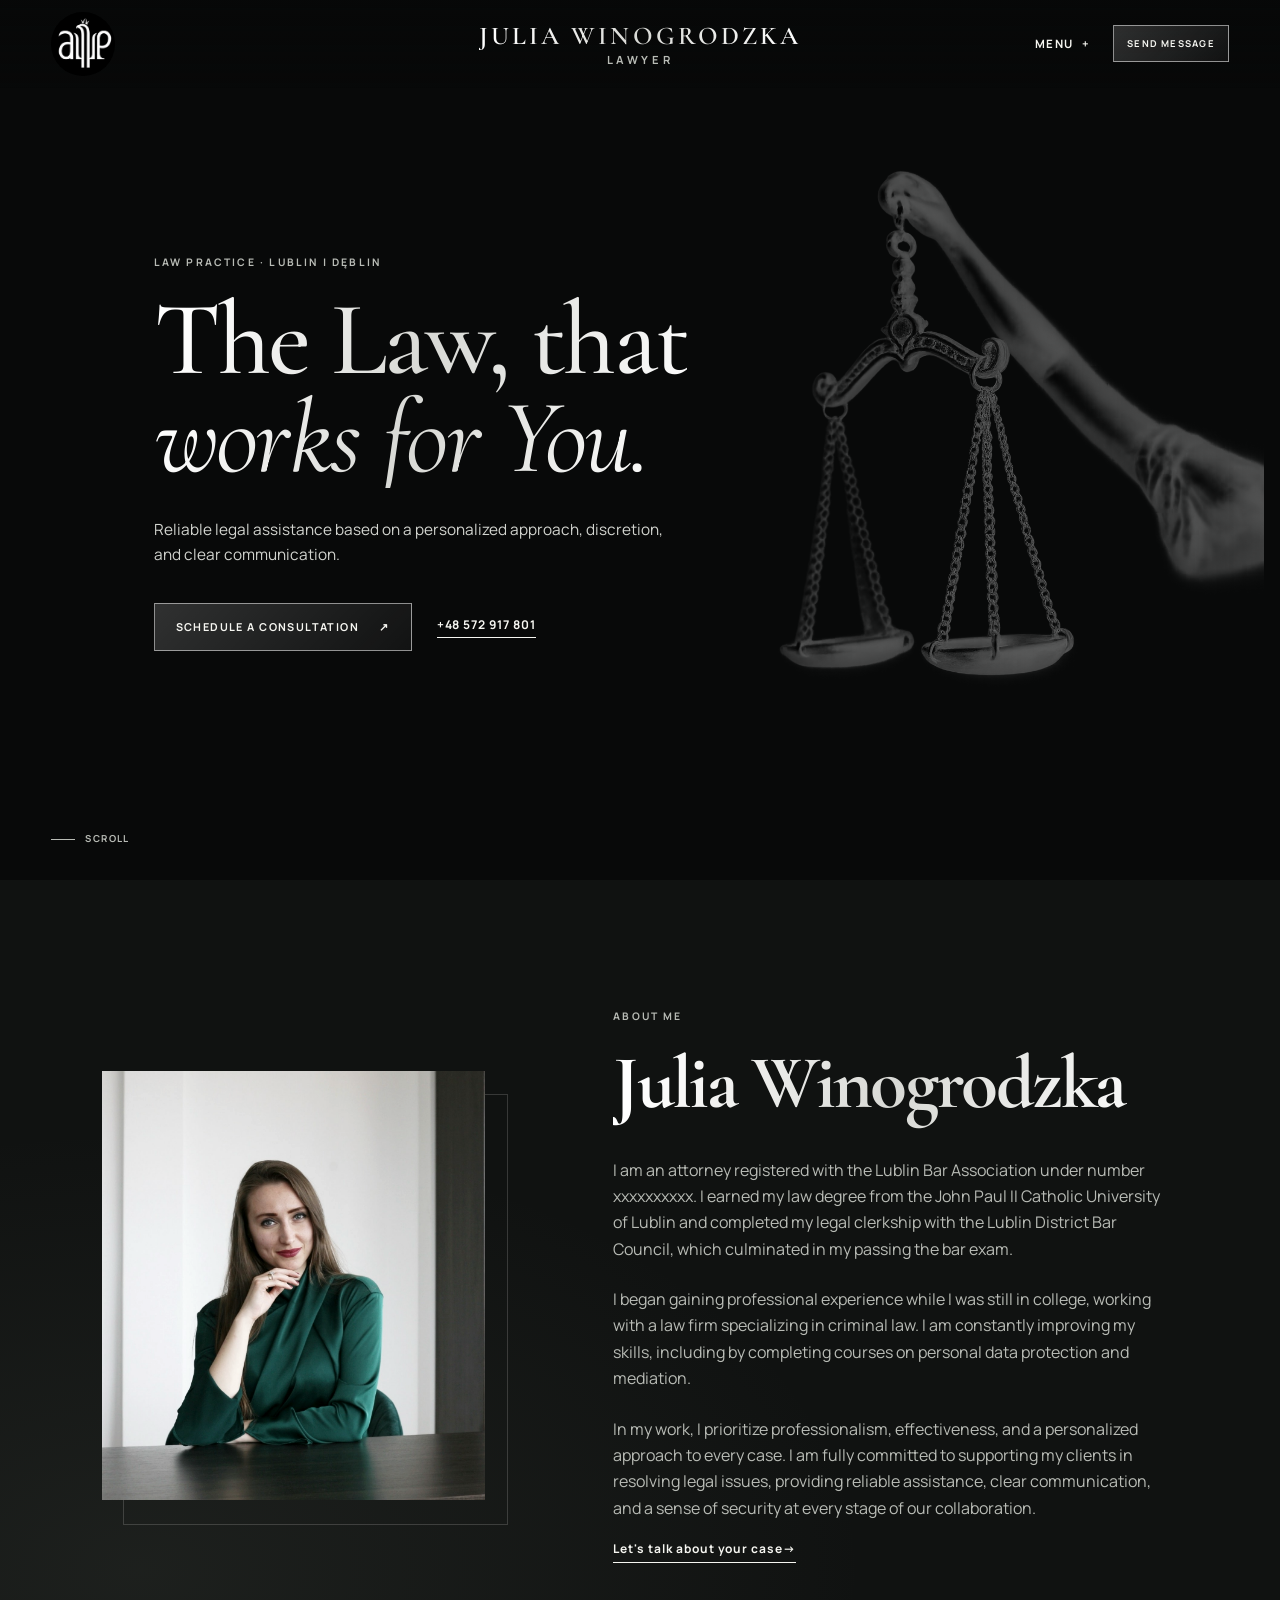
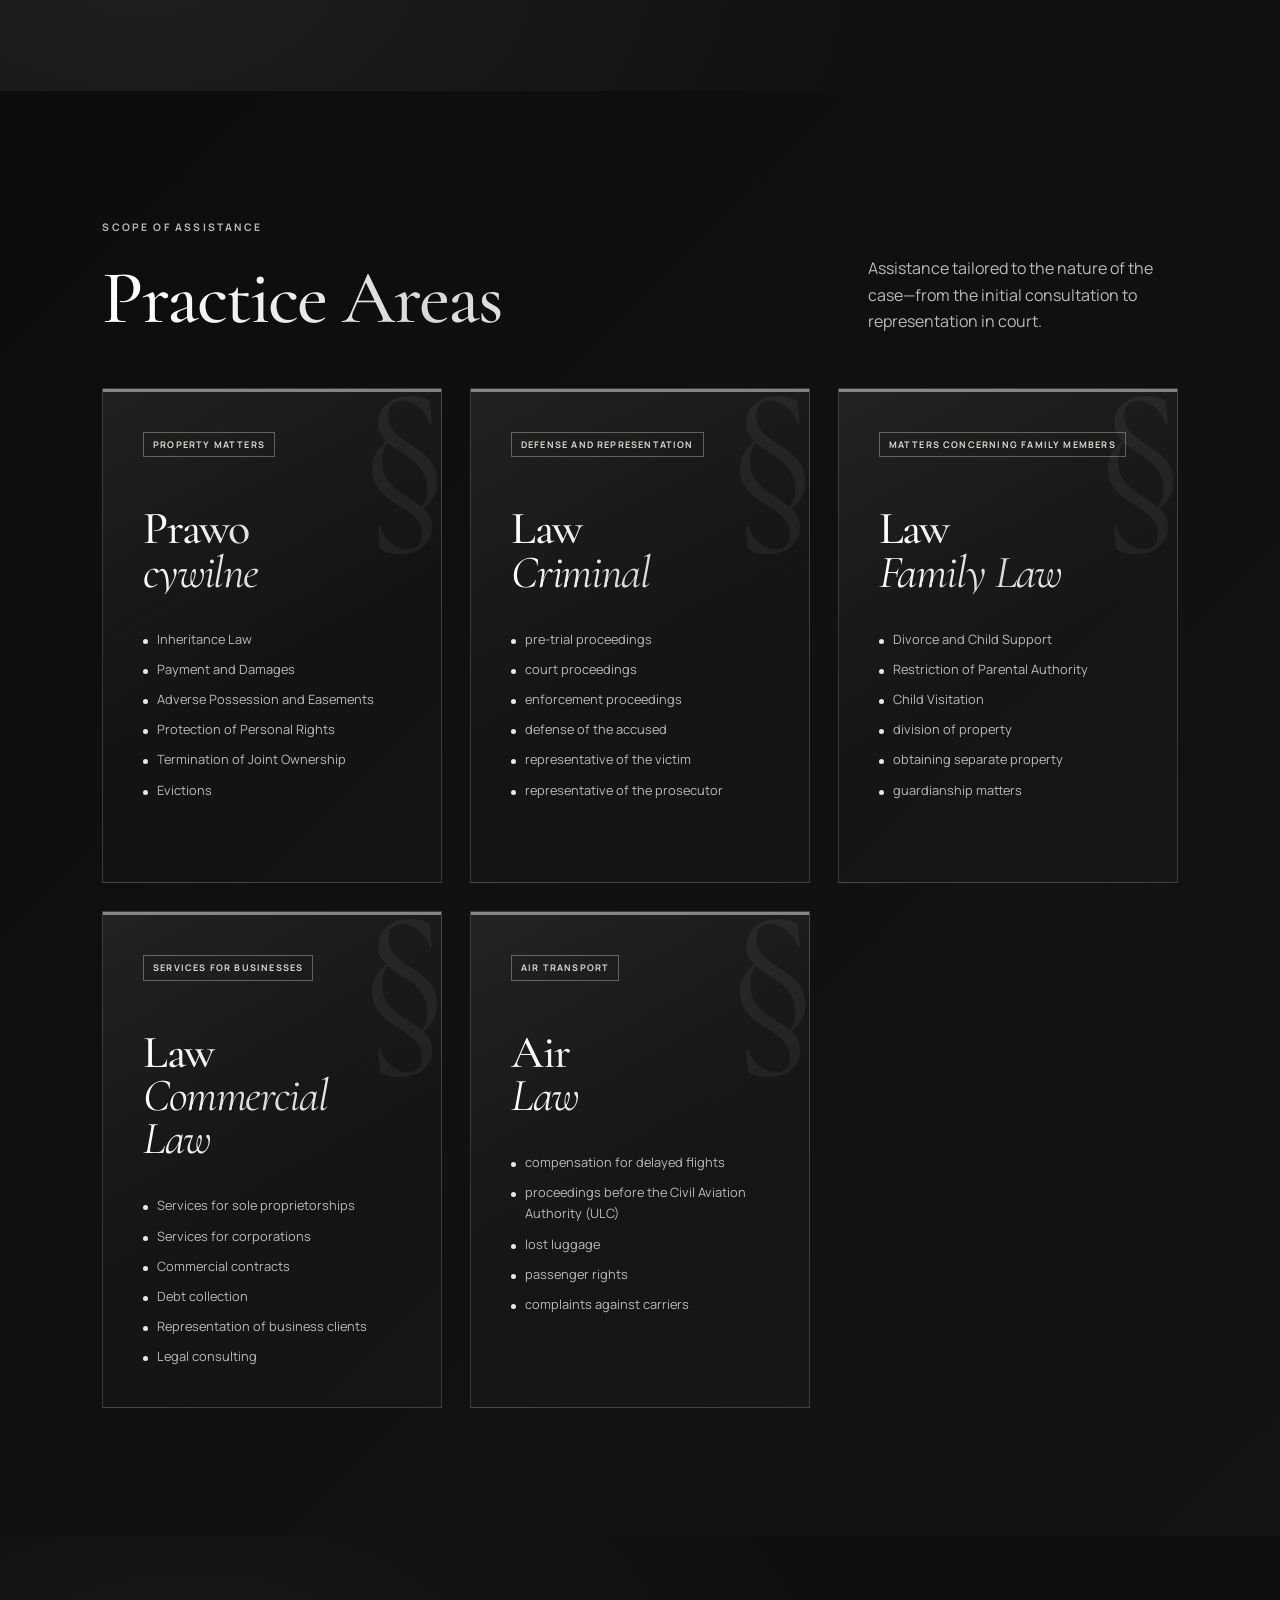
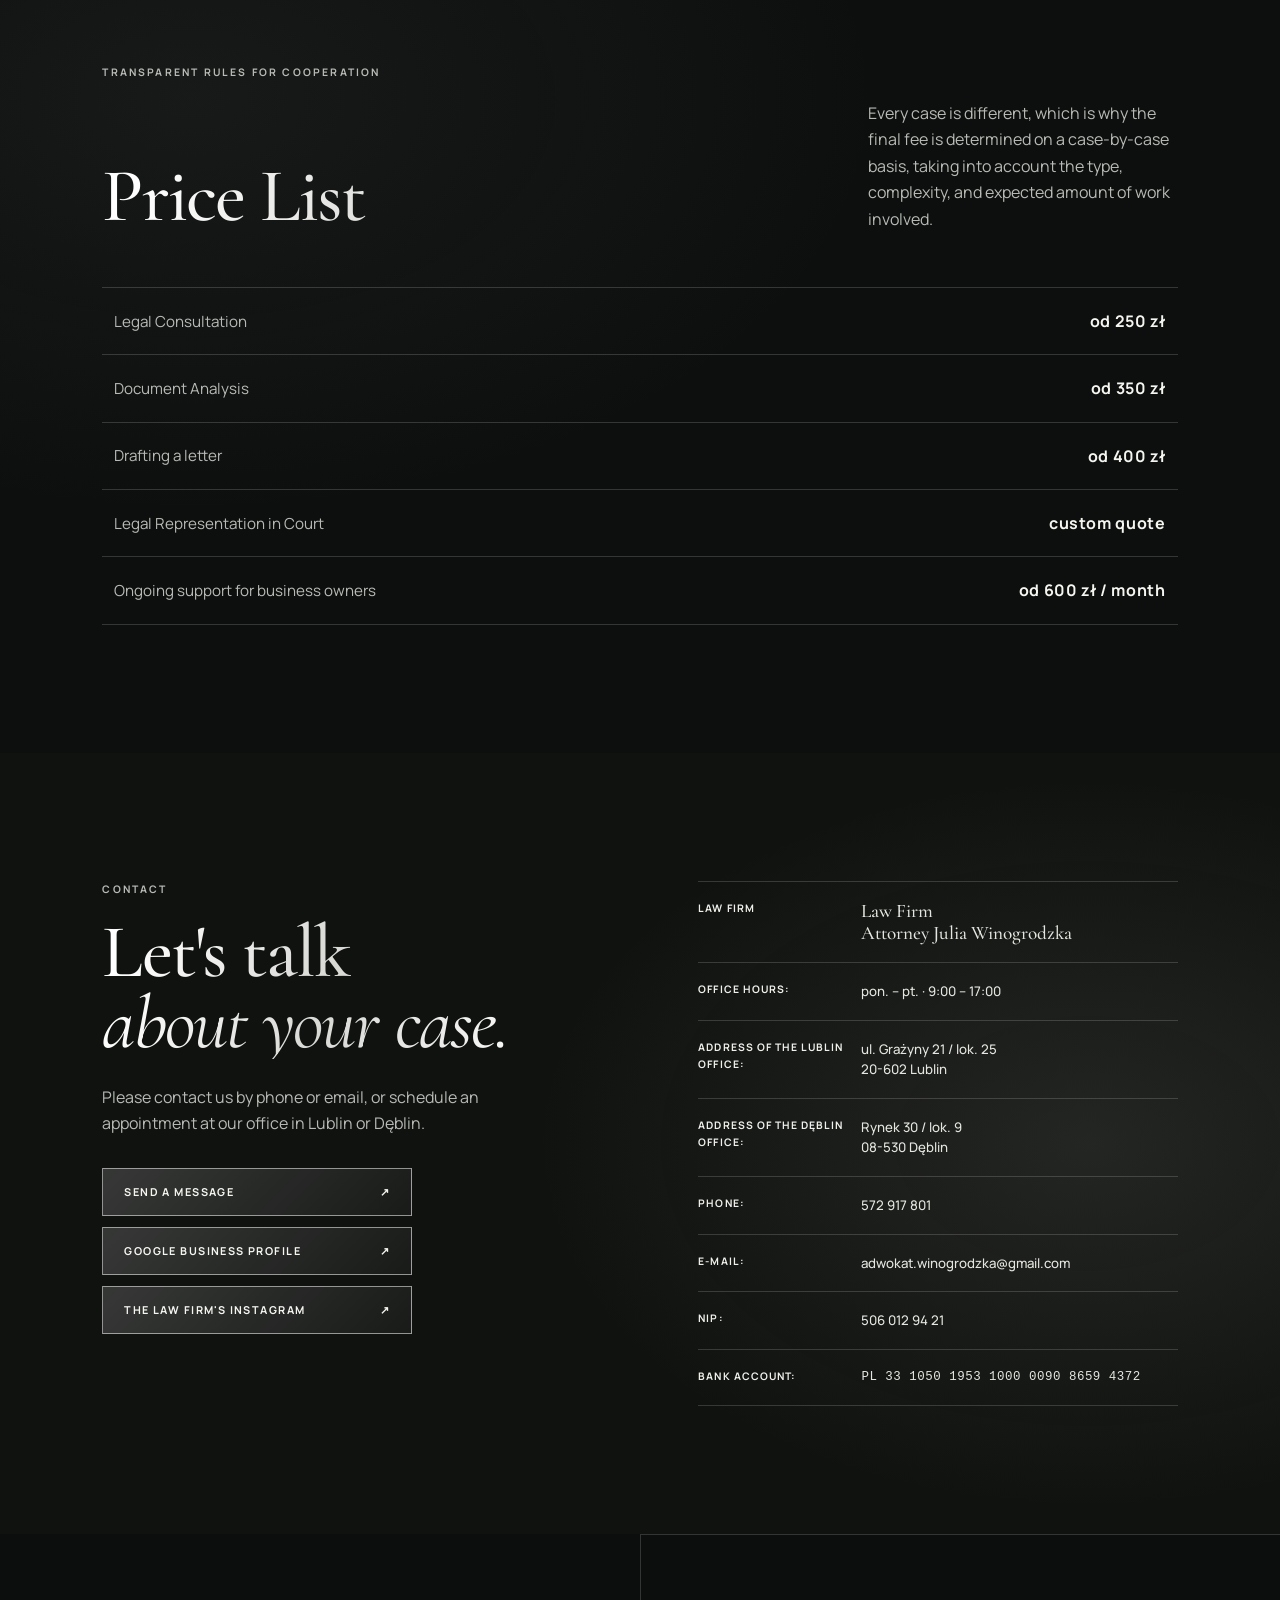
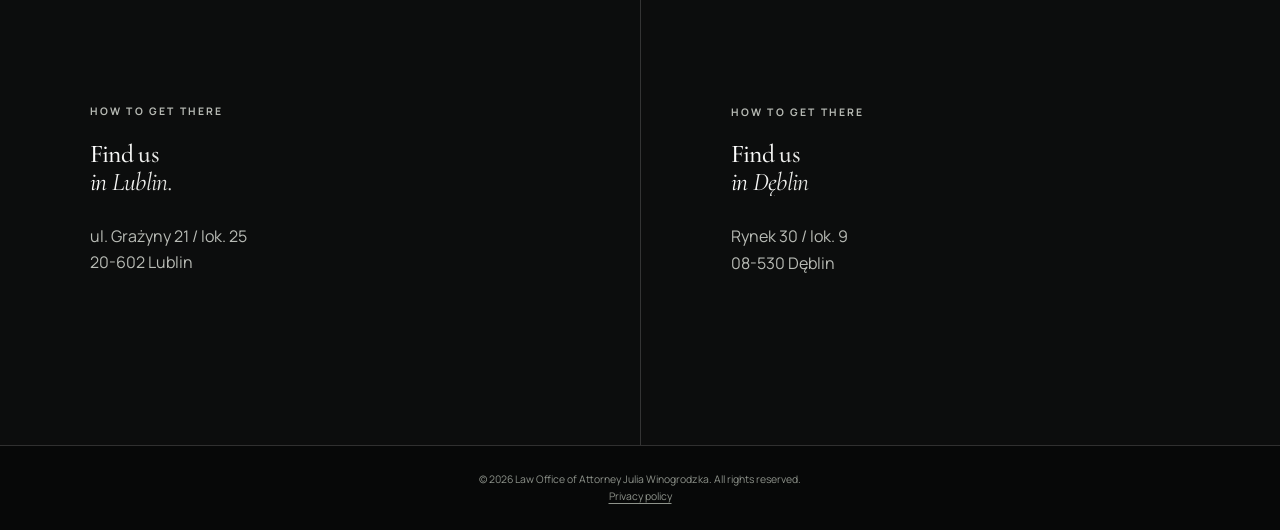
==== commit c186e57f: "Update footer copyright text" ====
--- a/index-en.html
+++ b/index-en.html
@@ -277,7 +277,7 @@
    <!-- Dolna belka z prawami autorskimi i skrótem do początku strony. -->
 <footer class="site-footer">
   <p>
-    © 2026 Winogrodzka Law Firm. All rights reserved.
+    © 2026 Law Office of Attorney Julia Winogrodzka. All rights reserved.
     <br>
     <a href="privacy-policy.html" class="footer-privacy-link"> Privacy policy</a>
   </p>
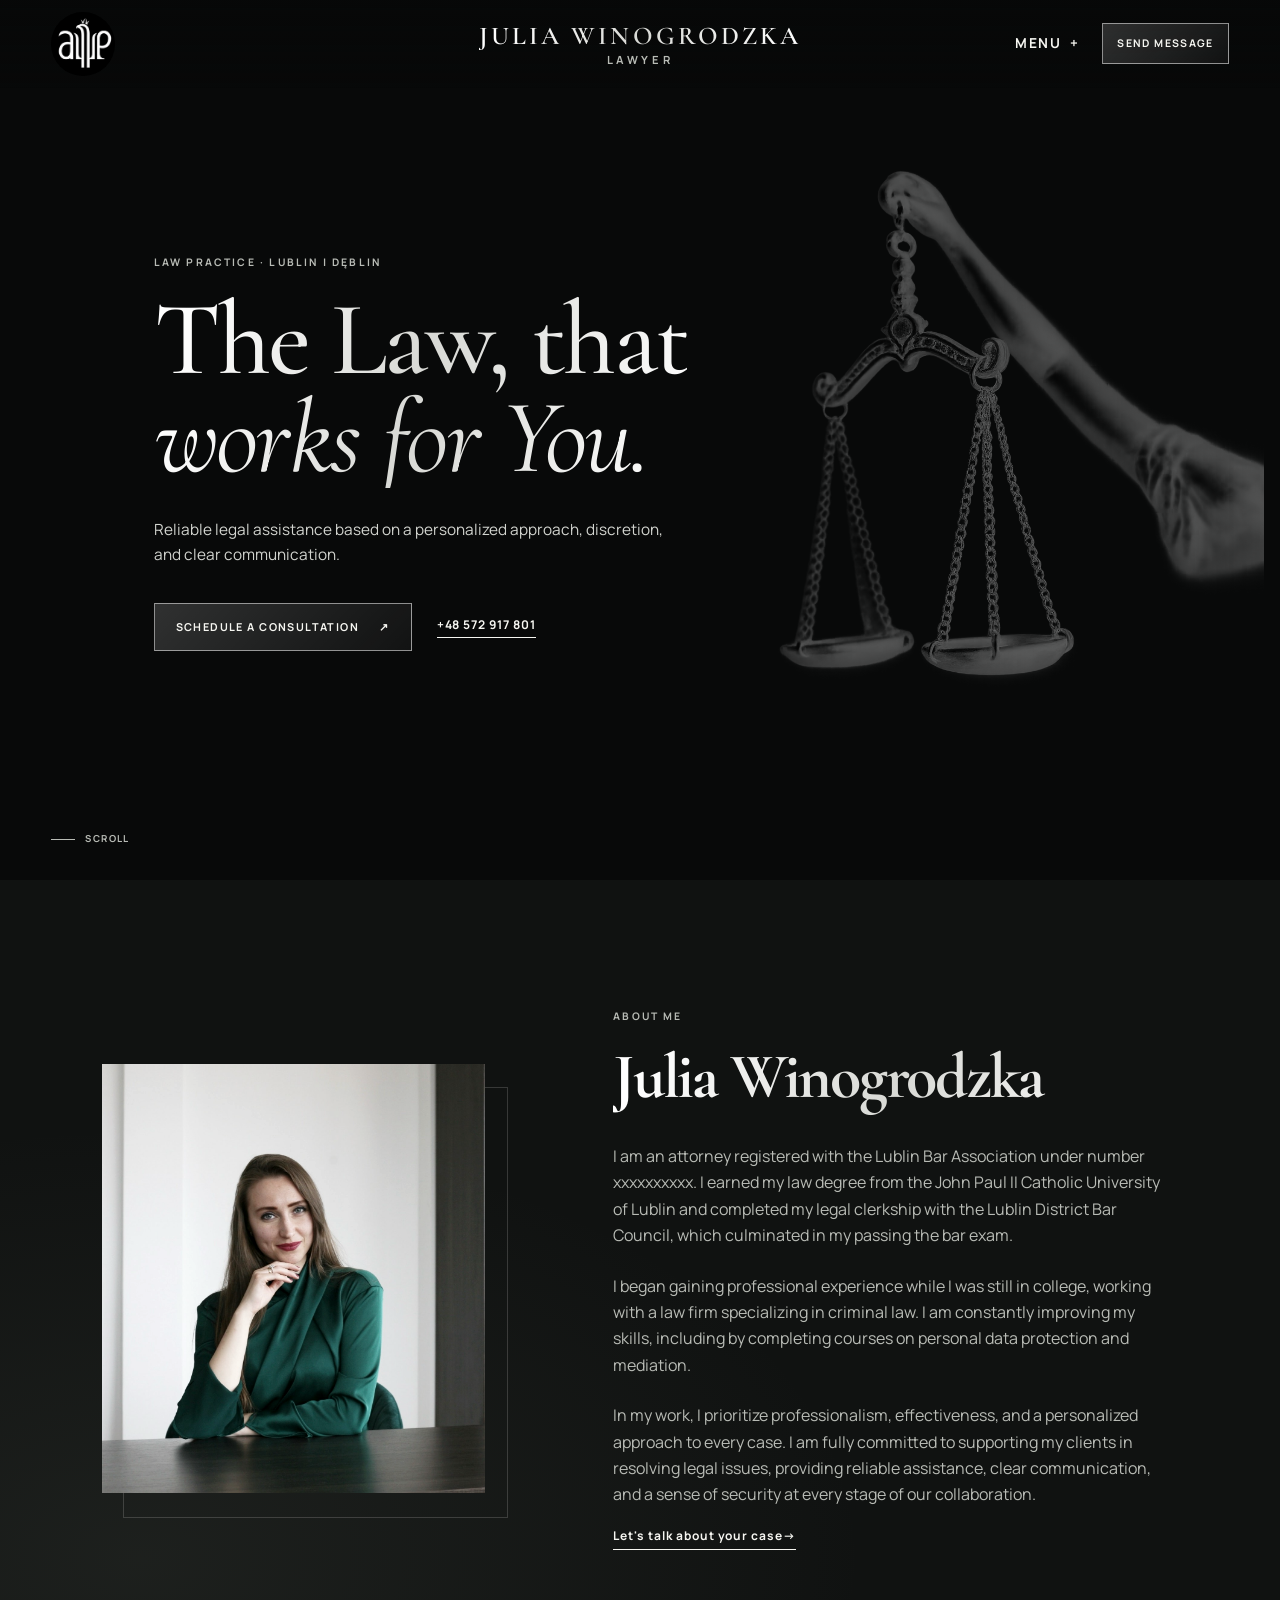
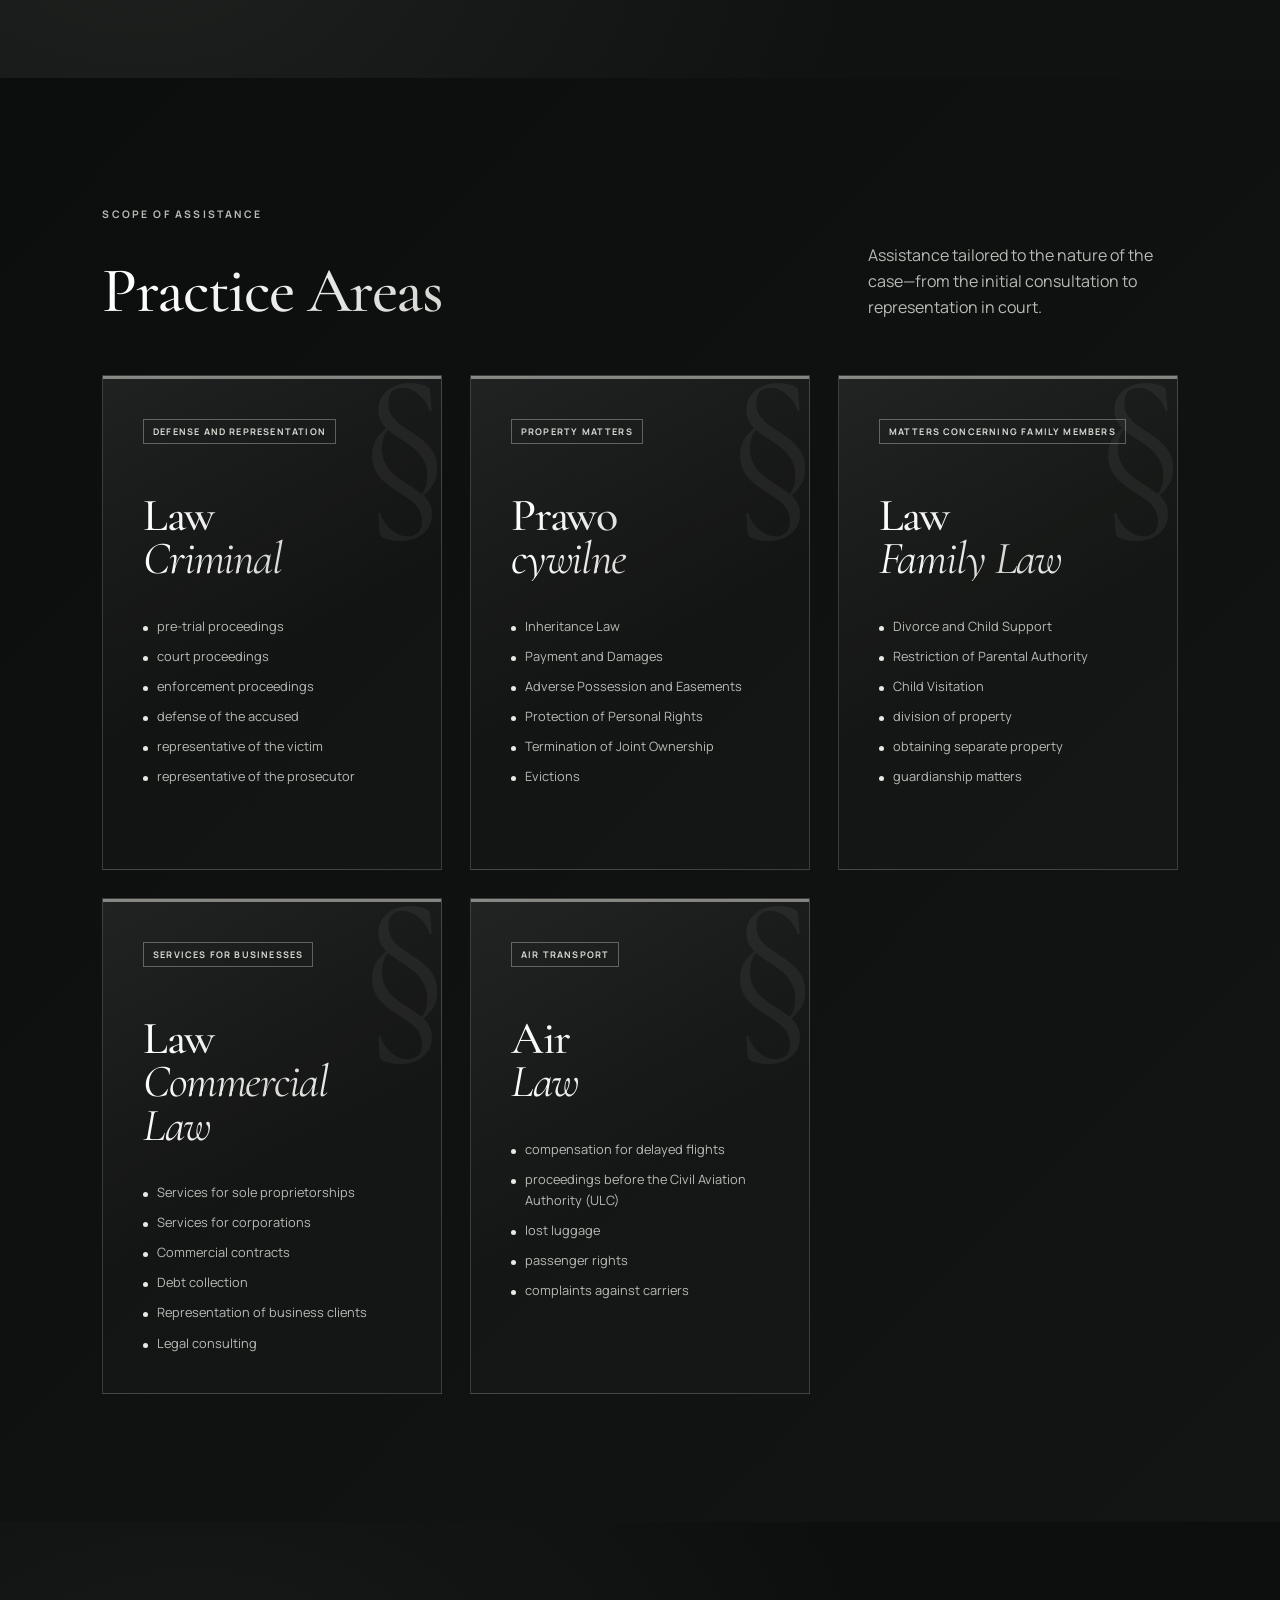
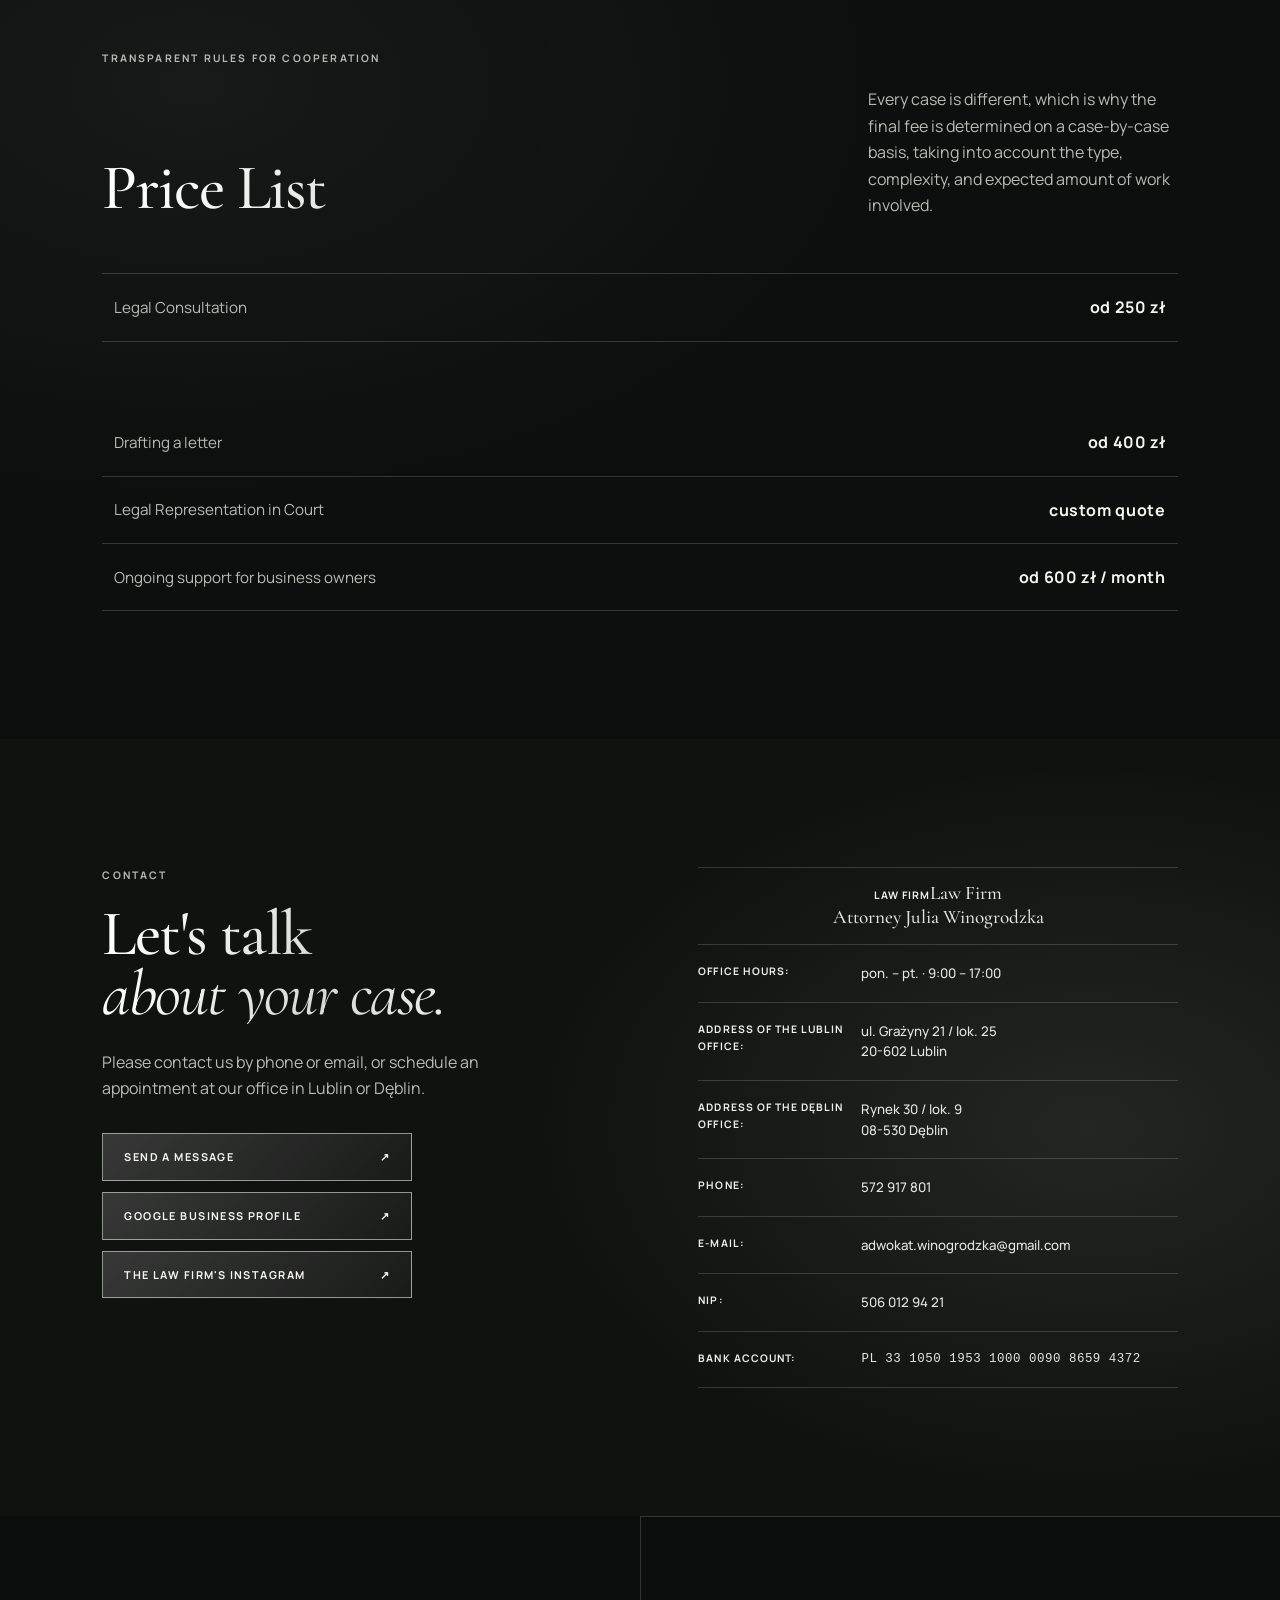
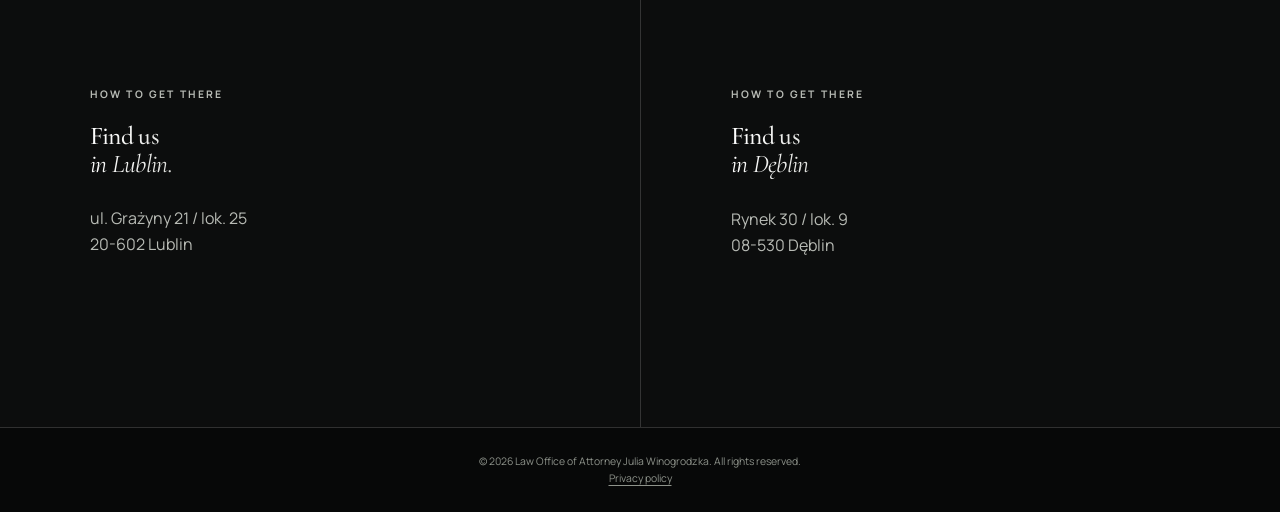
==== commit 42caa1f6: "Update index-en.html" ====
--- a/index-en.html
+++ b/index-en.html
@@ -103,7 +103,20 @@
       </div>
 
       <div class="service-grid">
-        <article class="service-card reveal" style="--delay: 0ms;">
+        <article class="service-card reveal" style="--delay: 120ms;">
+          <span class="service-mark" aria-hidden="true">§</span>
+          <p class="service-type">Defense and Representation</p>
+          <h3>Law<br><em>Criminal</em></h3>
+          <ul>
+            <li>pre-trial proceedings</li>
+            <li>court proceedings</li>
+            <li>enforcement proceedings</li>
+            <li>defense of the accused</li>
+            <li>representative of the victim</li>
+            <li>representative of the prosecutor</li>
+          </ul>
+        </article>
+         <article class="service-card reveal" style="--delay: 0ms;">
           <!-- Duży znak paragrafu buduje charakter karty bez używania numeracji. -->
           <span class="service-mark" aria-hidden="true">§</span>
           <p class="service-type">Property Matters</p>
@@ -115,19 +128,6 @@
             <li>Protection of Personal Rights</li>
             <li>Termination of Joint Ownership</li>
             <li>Evictions</li>
-          </ul>
-        </article>
-        <article class="service-card reveal" style="--delay: 120ms;">
-          <span class="service-mark" aria-hidden="true">§</span>
-          <p class="service-type">Defense and Representation</p>
-          <h3>Law<br><em>Criminal</em></h3>
-          <ul>
-            <li>pre-trial proceedings</li>
-            <li>court proceedings</li>
-            <li>enforcement proceedings</li>
-            <li>defense of the accused</li>
-            <li>representative of the victim</li>
-            <li>representative of the prosecutor</li>
           </ul>
         </article>
         <article class="service-card reveal" style="--delay: 240ms;">
--- a/style.css
+++ b/style.css
@@ -23,7 +23,7 @@
 h1, h2, h3 { margin: 0; font-family: var(--serif); font-weight: 500; line-height: .94; letter-spacing: -.025em; }
 h1, h2, h3, .brand-title span { background: var(--white-gradient); -webkit-background-clip: text; background-clip: text; color: transparent; }
 h1 { font-size: clamp(3.7rem, 8.2vw, 8rem); }
-h2 { font-size: clamp(3.2rem, 5.9vw, 5.7rem); }
+h2 { font-size: clamp(3.0rem, 5vw, 5.7rem); }
 h3 { font-size: clamp(2.7rem, 4vw, 4.4rem); }
 h1 em, h2 em, h3 em { font-weight: 400; }
 p { margin: 0; }
@@ -40,19 +40,19 @@
 .brand-title small { margin-top: 4px; color: var(--muted); font-size: .70rem; font-weight: 700; letter-spacing: .32em; }
 .main-nav { justify-self: end; display: flex; align-items: center; gap: 15px; }
 .nav-dropdown { position: relative; }
-.nav-dropdown-toggle { display: inline-flex; gap: 9px; align-items: center; padding: 8px; border: 0; background: transparent; cursor: pointer; color: var(--white); font-size: .72rem; font-weight: 700; letter-spacing: .1em; text-transform: uppercase; }
+.nav-dropdown-toggle { display: inline-flex; gap: 9px; align-items: center; padding: 8px; border: 0; background: transparent; cursor: pointer; color: var(--white); font-size: .86rem; font-weight: 700; letter-spacing: .1em; text-transform: uppercase; }
 .nav-dropdown-toggle span { transition: transform .25s ease; }
 .nav-dropdown-toggle[aria-expanded="true"] span { transform: rotate(45deg); }
 .nav-dropdown-panel { position: absolute; right: 0; top: calc(100% + 10px); display: grid; width: 194px; padding: 8px; border: 1px solid var(--line); background: rgba(19, 21, 20, .98); box-shadow: 0 20px 40px rgba(0, 0, 0, .32); opacity: 0; pointer-events: none; transform: translateY(-7px); transition: .25s ease; }
 .nav-dropdown-panel.is-open { opacity: 1; pointer-events: auto; transform: translateY(0); }
-.nav-dropdown-panel a { padding: 10px 12px; color: var(--muted); font-size: .84rem; transition: color .2s, background .2s; }
+.nav-dropdown-panel a { padding: 12px 14px; color: var(--muted); font-size: .98rem; transition: color .2s, background .2s; }
 .nav-dropdown-panel a:hover, .nav-dropdown-panel a:focus-visible { background: rgba(255,255,255,.06); color: var(--white); }
 .menu-toggle { display: none; }
 
 /* Wspólny styl przycisków i tekstowych odsyłaczy. */
 .button { display: inline-flex; gap: 20px; align-items: center; justify-content: center; padding: 14px 21px; border: 1px solid rgba(255,255,255,.52); background: linear-gradient(135deg, rgba(255,255,255,.16), rgba(255,255,255,.04)); color: var(--white); font-size: .68rem; font-weight: 700; letter-spacing: .13em; text-transform: uppercase; transition: transform .25s ease, background .25s ease, border-color .25s ease; }
 .button:hover, .button:focus-visible { transform: translateY(-3px); border-color: var(--white); background: rgba(255,255,255,.16); }
-.button-small { padding: 10px 13px; font-size: .59rem; white-space: nowrap; }
+.button-small { padding: 11px 14px; font-size: .66rem; white-space: nowrap; }
 .text-link { display: inline-block; border-bottom: 1px solid currentColor; color: var(--white); font-size: .75rem; font-weight: 700; letter-spacing: .08em; padding-bottom: 3px; transition: color .2s ease; }
 .text-link:hover { color: #c9ccc7; }
 .text-link-arrow { margin-top: 18px; }
@@ -83,7 +83,7 @@
     animation: breathing-bg 12s ease-in-out infinite alternate;
 }
 .hero-content { max-width: 790px; }
-.eyebrow { margin-bottom: 19px; color: var(--muted); font-size: .65rem; font-weight: 700; letter-spacing: .21em; text-transform: uppercase; }
+.eyebrow { margin-bottom: 19px; color: var(--muted); font-size: 0.65rem; font-weight: 700; letter-spacing: .21em; text-transform: uppercase; }
 .hero-copy { max-width: 530px; margin-top: 29px; color: #d2d4cf; font-size: clamp(.93rem, 1.2vw, 1.05rem); }
 .hero-actions { display: flex; flex-wrap: wrap; align-items: center; gap: 25px; margin-top: 35px; }
 .scroll-cue { position: absolute; bottom: 33px; left: clamp(1.25rem, 4vw, 4.7rem); display: flex; gap: 10px; align-items: center; color: var(--muted); font-size: .6rem; font-weight: 700; letter-spacing: .15em; text-transform: uppercase; }
@@ -132,6 +132,7 @@
 .contact-item :is(strong, a) { color: #e4e6df; font-family: var(--sans); font-size: .83rem; font-weight: 500; line-height: 1.55; }
 .contact-item a { transition: color .2s; }
 .contact-item a:hover { color: var(--muted); }
+.contact-name {display: block;text-align: center;padding: 14px 0;}
 .contact-name strong { font-family: var(--serif); font-size: 1.2rem; line-height: 1.15; }
 .bank-account strong { font-family: monospace; font-size: .78rem; letter-spacing: .04em; }
 .map-section { background: #0c0d0d; }
@@ -332,6 +333,7 @@
 /*  7. Układ mobilny — menu rozwija się pod belką, karty ustawiają się pionowo */
 /* ========================================================================== */
 @media (max-width: 790px) {
+  .about-name {font-size: 2.5rem; /* zmniejsz w razie potrzeby */ white-space: nowrap; /* nie pozwala zawijać tekstu */}
   .site-header { grid-template-columns: 1fr auto 1fr; min-height: 71px; padding: 8px 18px; }
   .brand-mark { width: 48px; height: 48px; }
   .brand-title span { font-size: 1.1rem; letter-spacing: .08em; }
@@ -372,7 +374,7 @@
   .service-card h3 { margin-top: 34px; }
   .service-card ul { margin-top: 20px; }
   .contact { gap: 52px; }
-  .contact-item { grid-template-columns: 105px 1fr; font-size: .76rem; }
+  .contact-item { grid-template-columns: 75px 1fr; font-size: .76rem; }
   .map-section { min-height: unset; }
   .map-caption { padding: 65px 24px 50px; }
   .map-frame { min-height: 390px; }
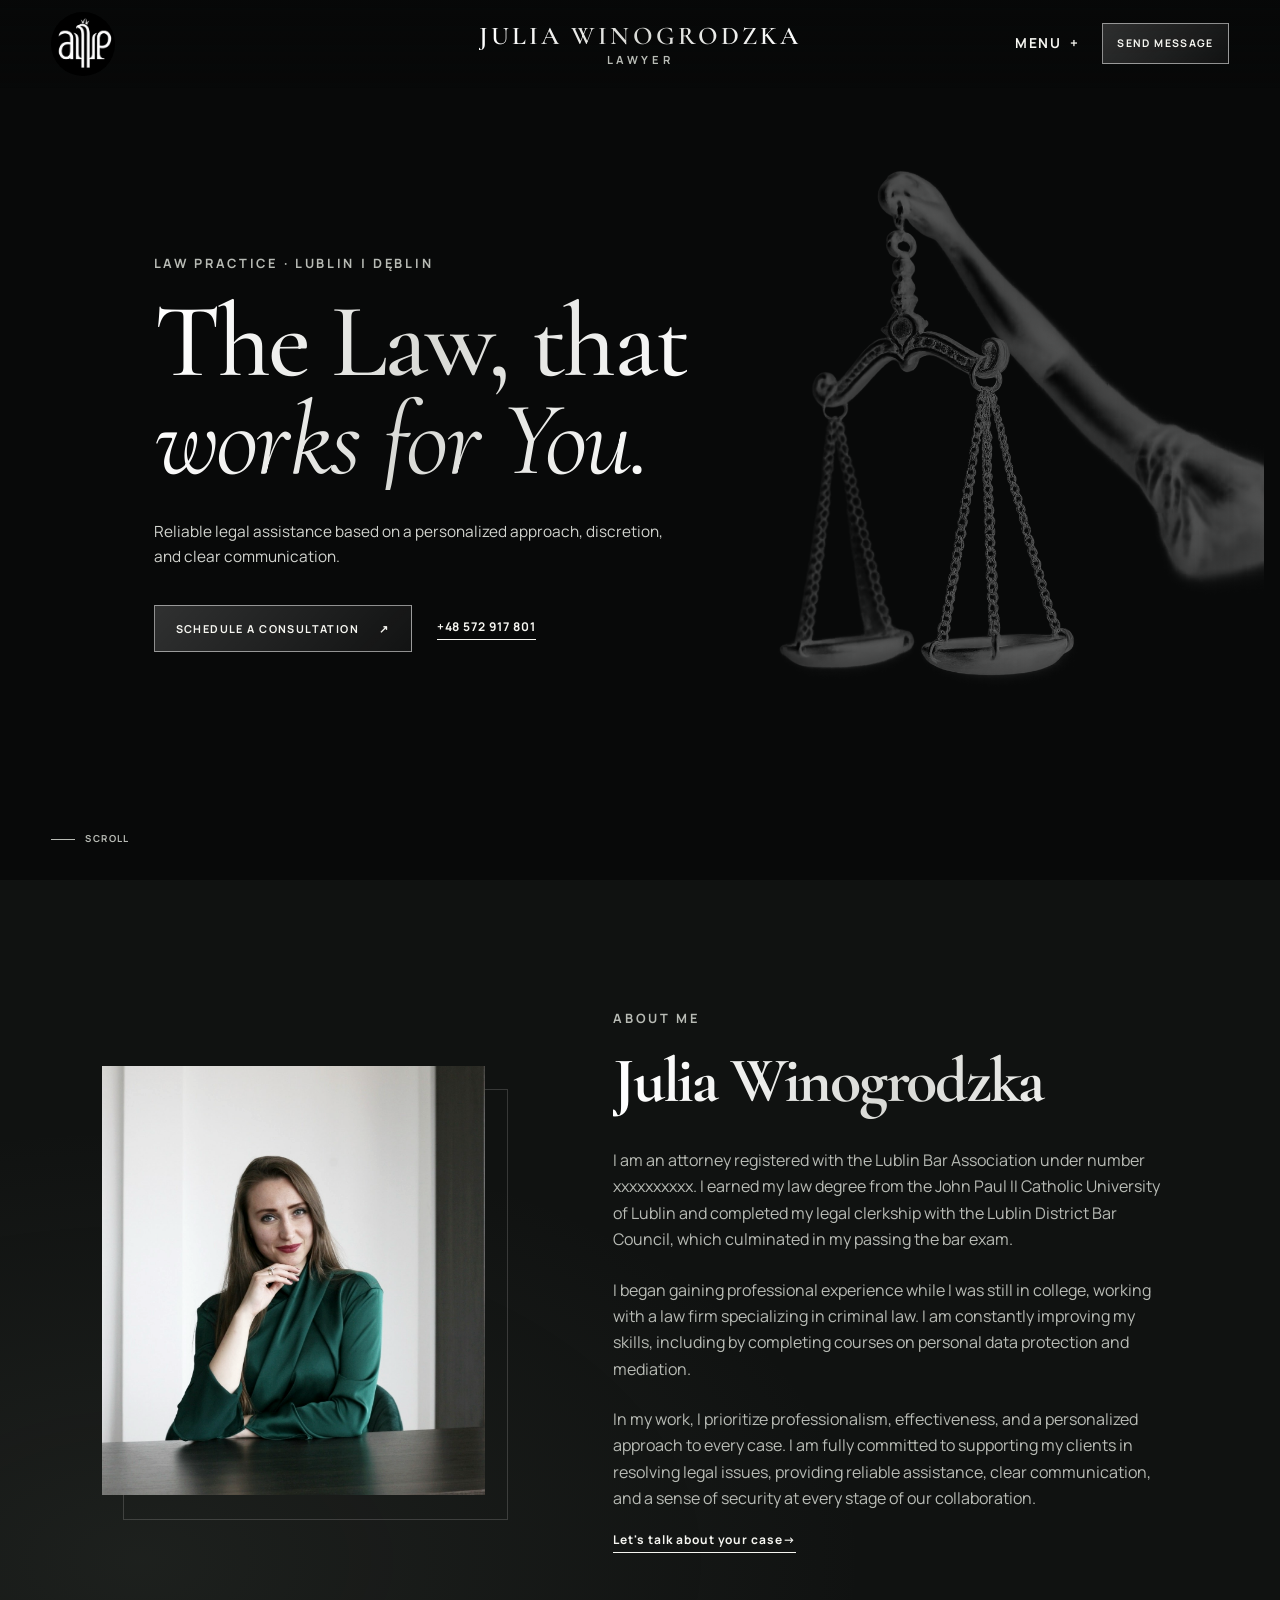
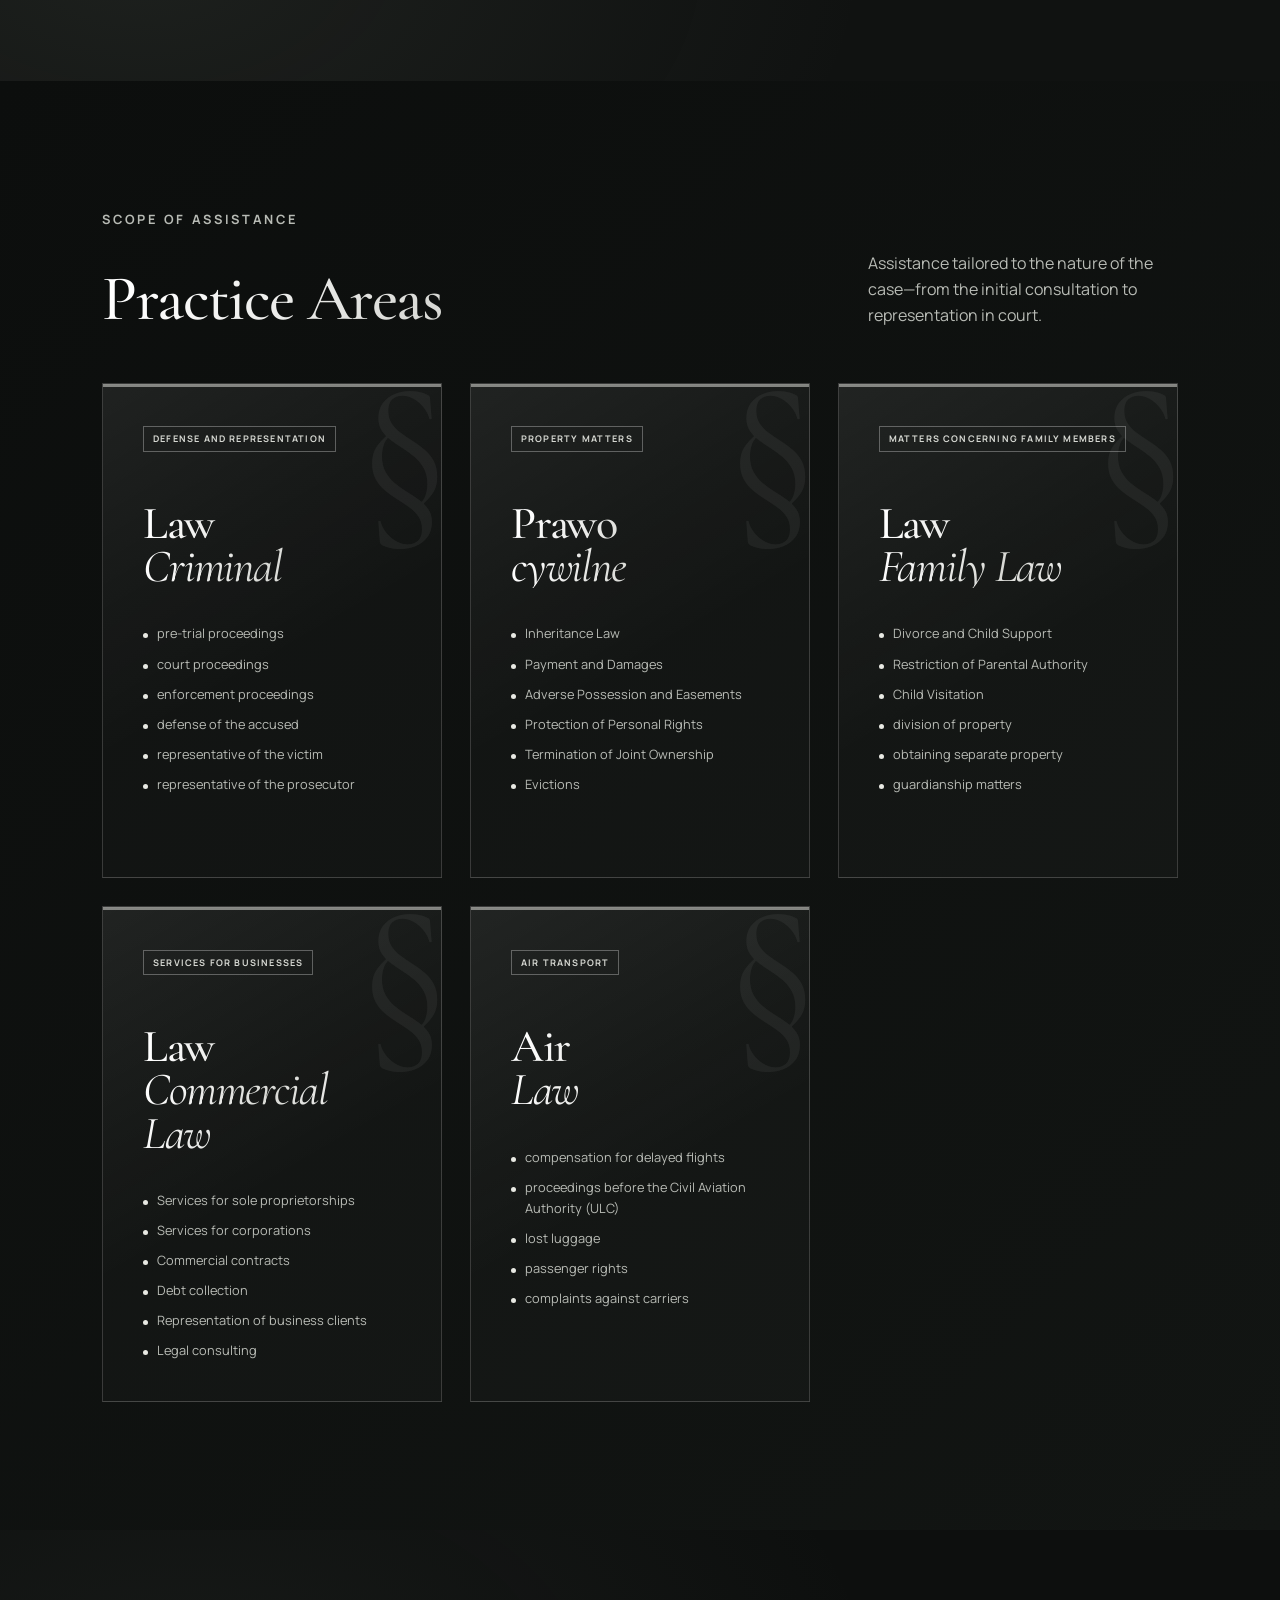
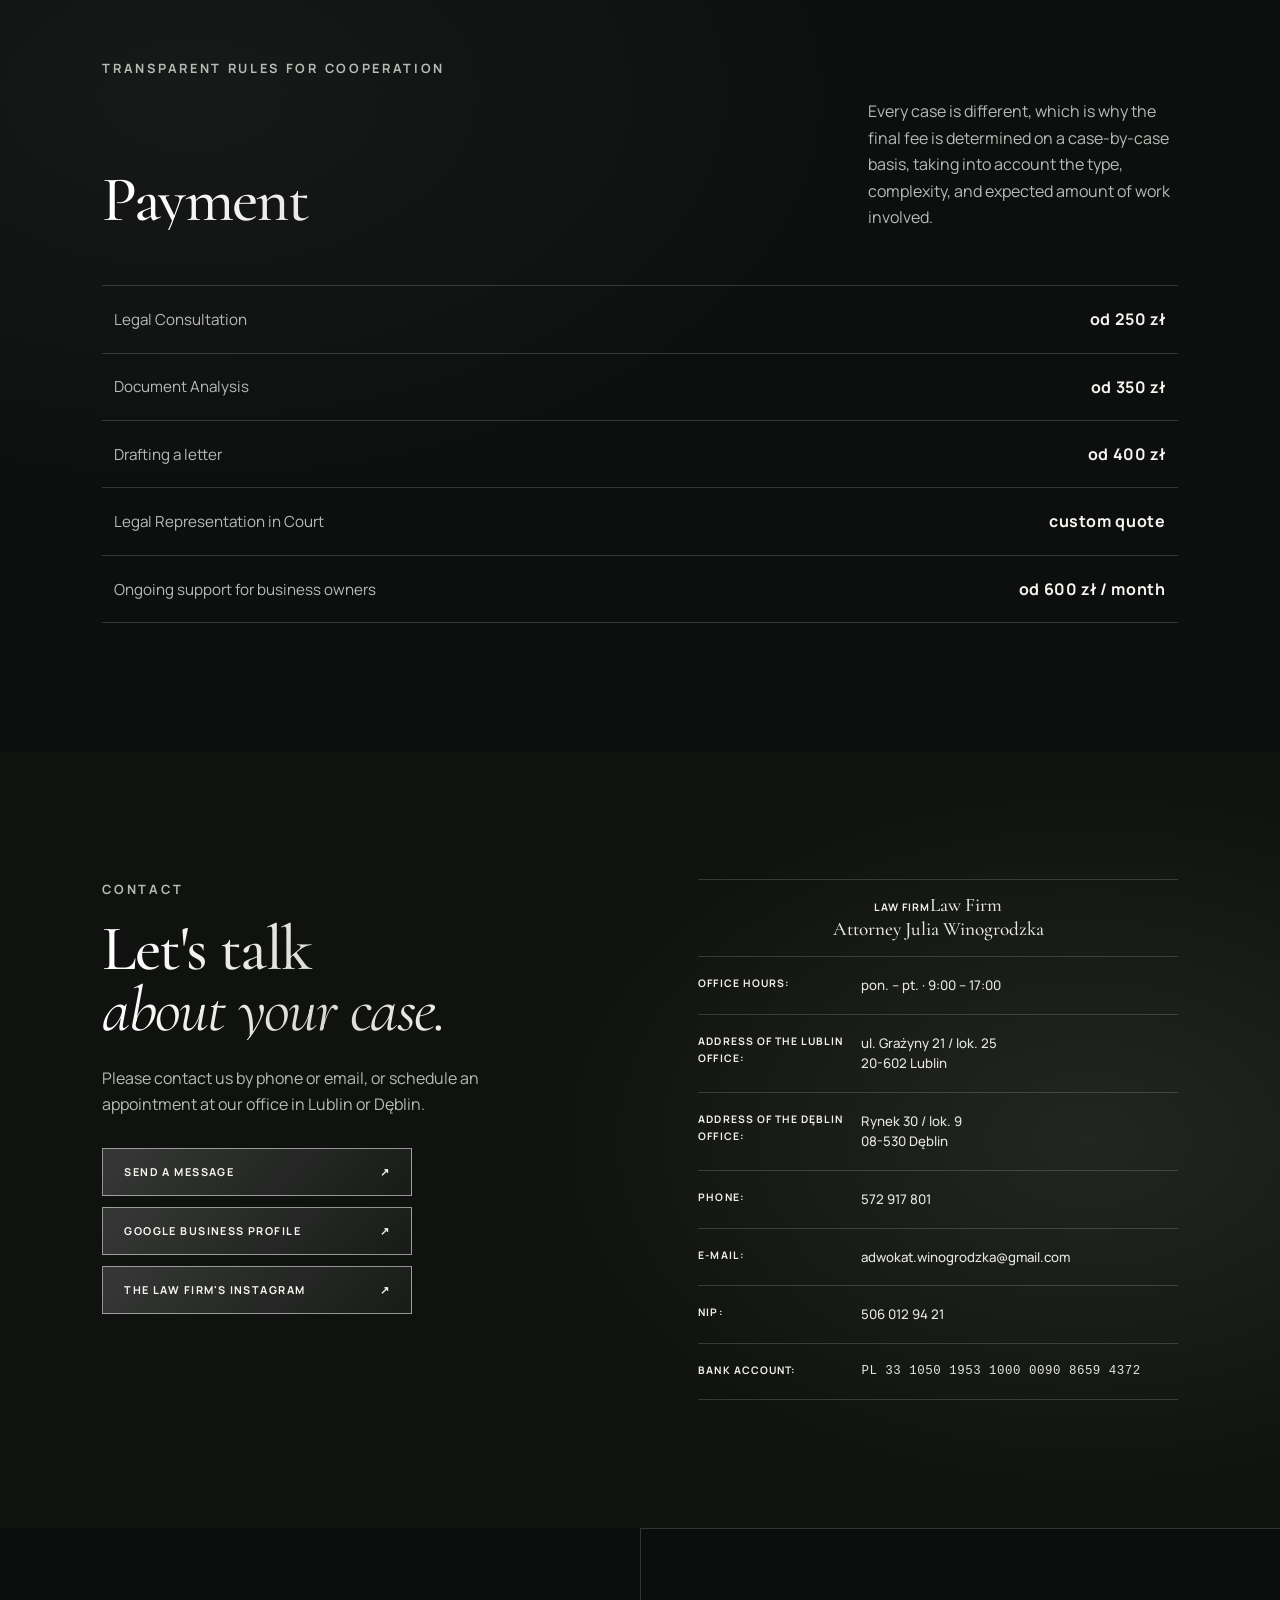
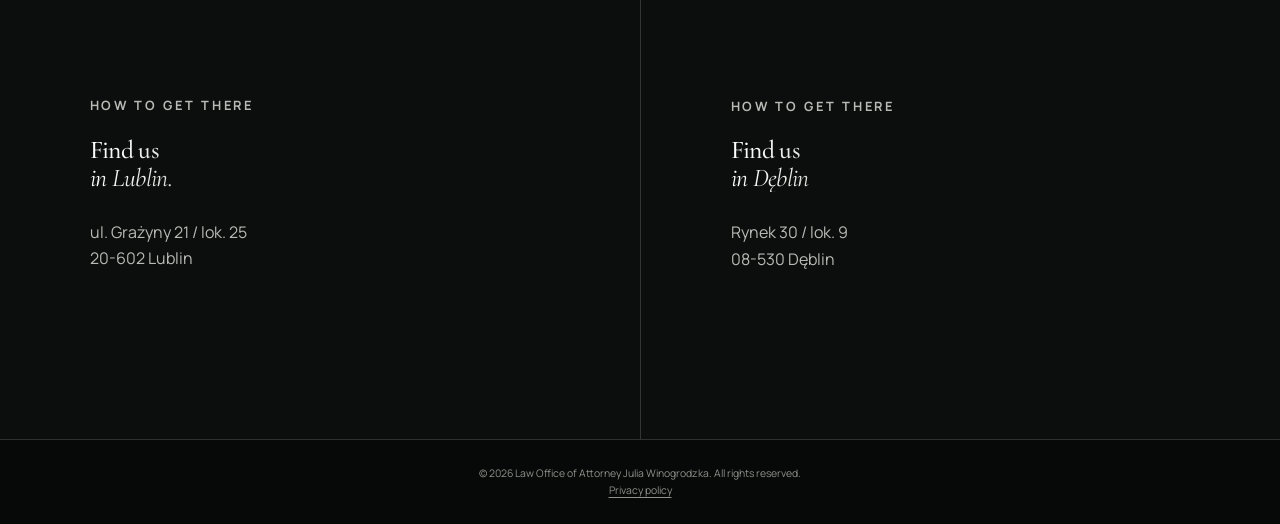
==== commit df8133f1: "Change 'Price List' to 'Payment' in index-en.html" ====
--- a/index-en.html
+++ b/index-en.html
@@ -184,7 +184,7 @@
         <p class="eyebrow">Transparent Rules for Cooperation</p>
 
         <h2 id="pricing-title">
-            Price List
+            Payment
         </h2>
 
         <p>
--- a/style.css
+++ b/style.css
@@ -83,7 +83,7 @@
     animation: breathing-bg 12s ease-in-out infinite alternate;
 }
 .hero-content { max-width: 790px; }
-.eyebrow { margin-bottom: 19px; color: var(--muted); font-size: 0.65rem; font-weight: 700; letter-spacing: .21em; text-transform: uppercase; }
+.eyebrow { margin-bottom: 19px; color: var(--muted); font-size: 0.80rem; font-weight: 700; letter-spacing: .21em; text-transform: uppercase; }
 .hero-copy { max-width: 530px; margin-top: 29px; color: #d2d4cf; font-size: clamp(.93rem, 1.2vw, 1.05rem); }
 .hero-actions { display: flex; flex-wrap: wrap; align-items: center; gap: 25px; margin-top: 35px; }
 .scroll-cue { position: absolute; bottom: 33px; left: clamp(1.25rem, 4vw, 4.7rem); display: flex; gap: 10px; align-items: center; color: var(--muted); font-size: .6rem; font-weight: 700; letter-spacing: .15em; text-transform: uppercase; }
